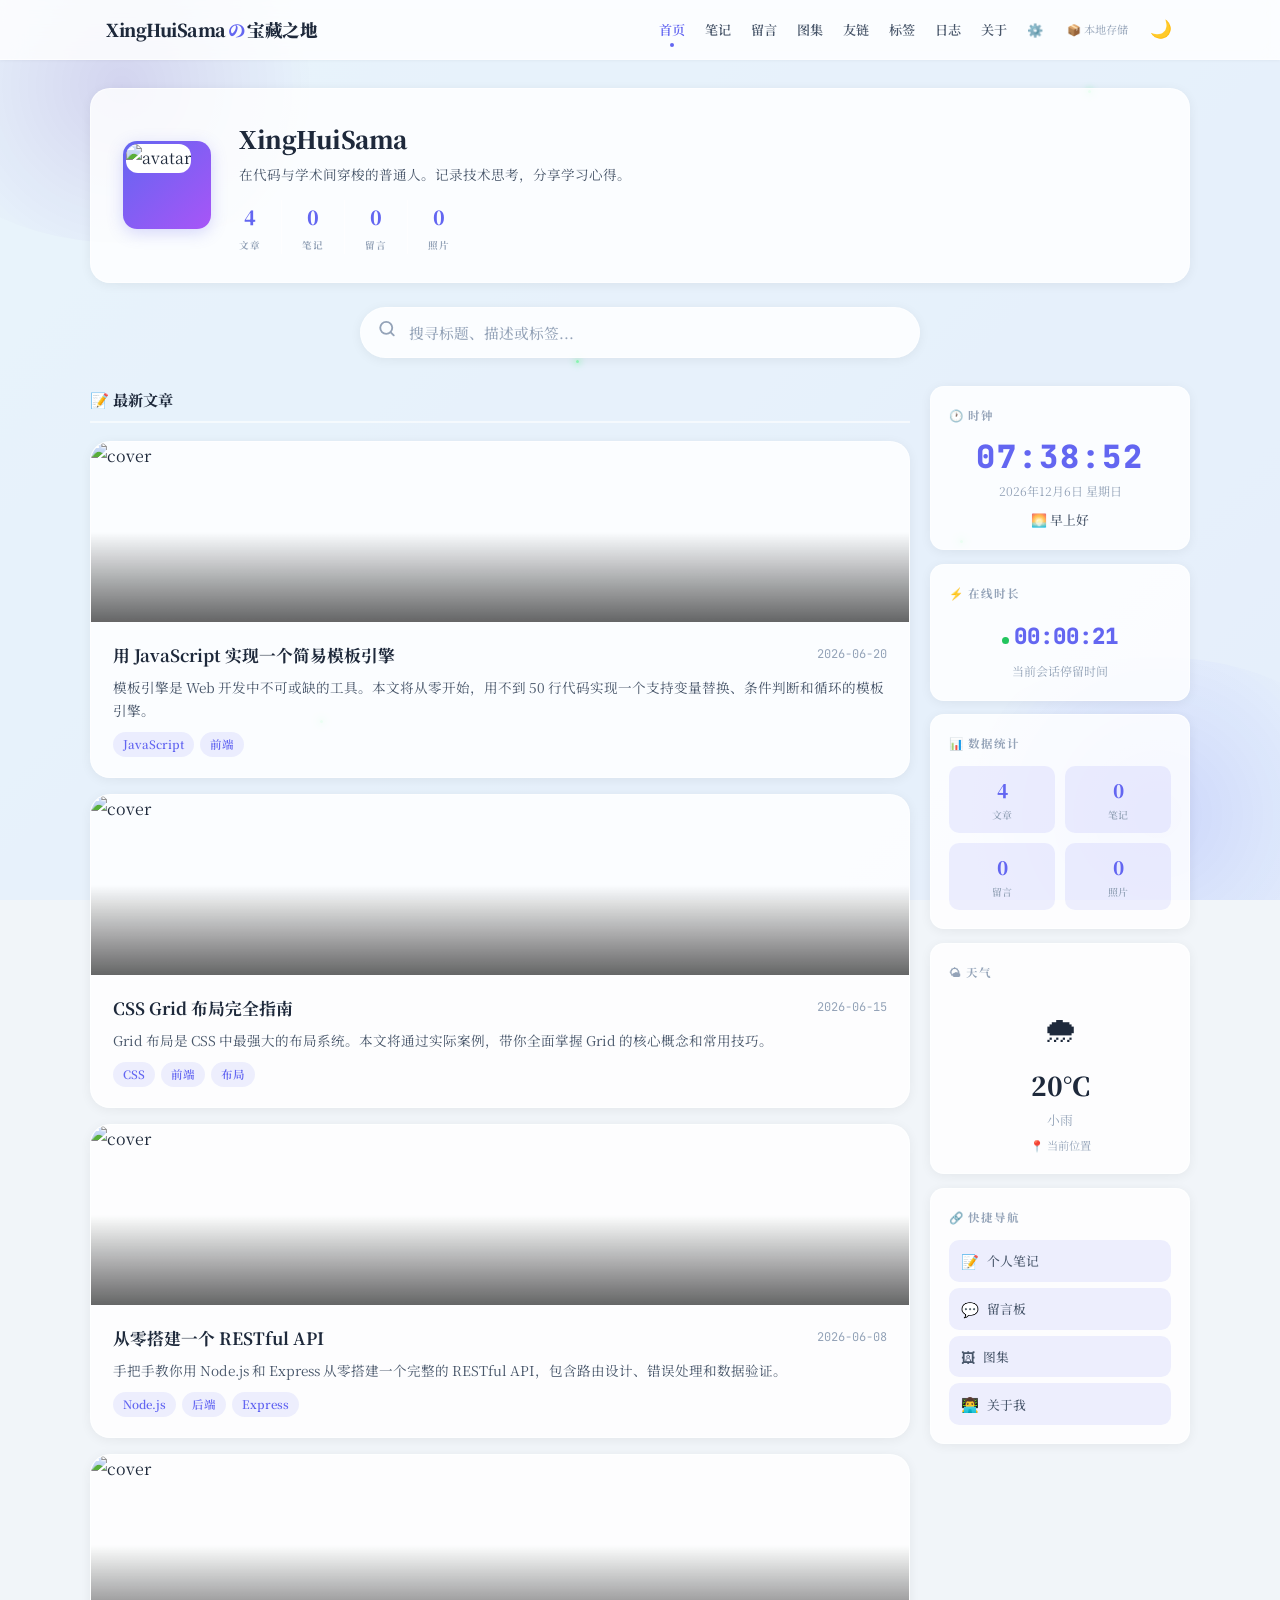
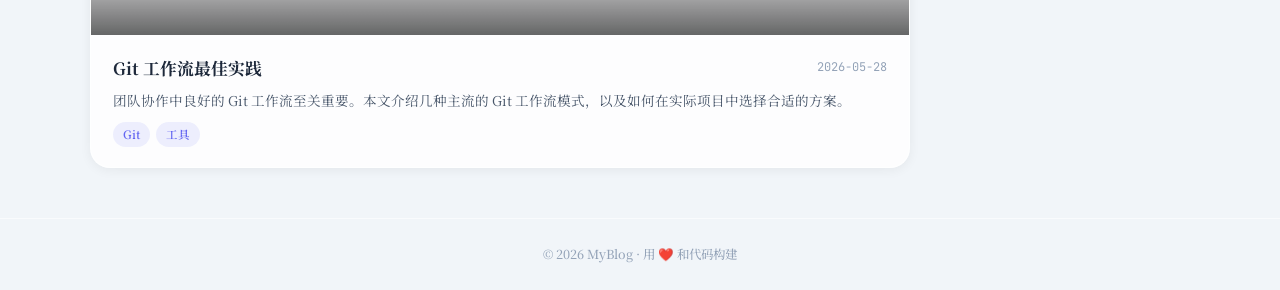
==== index.html @ 4ab78fc0 "✨ 初始化个人博客 - MyBlogの宝藏之地" ====
<!DOCTYPE html>
<html lang="zh-CN">
  <head>
    <meta charset="UTF-8" />
    <meta name="viewport" content="width=device-width, initial-scale=1.0" />
    <title>XingHuiSama の 博客</title>
    <link rel="preconnect" href="https://fonts.googleapis.com" />
    <link rel="preconnect" href="https://fonts.gstatic.com" crossorigin />
    <link href="https://fonts.googleapis.com/css2?family=Noto+Serif+SC:wght@400;700;900&family=JetBrains+Mono:wght@400;700&display=swap" rel="stylesheet" />
    <link rel="stylesheet" href="css/style.css" />
    <!-- Firebase SDK (for cross-device sync) -->
    <script src="https://www.gstatic.com/firebasejs/9.23.0/firebase-app-compat.js"></script>
    <script src="https://www.gstatic.com/firebasejs/9.23.0/firebase-firestore-compat.js"></script>
  </head>
  <body>
    <!-- Animated Background -->
    <div class="bg-layer">
      <div class="bg-image active" style="background-image:url('https://images.unsplash.com/photo-1519681393784-d120267933ba?w=800&q=60')"></div>
      <div class="bg-image" style="background-image:url('https://images.unsplash.com/photo-1470071459604-3b5ec3a7fe05?w=800&q=60')"></div>
      <div class="bg-image" style="background-image:url('https://images.unsplash.com/photo-1441974231531-c6227db76b6e?w=800&q=60')"></div>
      <div class="bg-overlay"></div>
      <div class="bg-gradient"></div>
      <div class="glow-blob top-left"></div>
      <div class="glow-blob bottom-right"></div>
    </div>

    <!-- Fireflies -->
    <div class="fireflies">
      <div class="firefly" style="top:20%;left:15%"></div>
      <div class="firefly" style="top:60%;left:75%"></div>
      <div class="firefly" style="top:40%;left:45%"></div>
      <div class="firefly" style="top:80%;left:25%"></div>
      <div class="firefly" style="top:10%;left:85%"></div>
    </div>

    <header class="header">
      <div class="header-inner">
        <a href="index.html" class="logo">MyBlog<span class="logo-accent">の</span>宝藏之地</a>
        <nav class="nav">
          <a href="index.html">首页</a>
          <a href="notes.html">笔记</a>
          <a href="guestbook.html">留言</a>
          <a href="gallery.html">图集</a>
          <a href="friends.html">友链</a>
          <a href="tags.html">标签</a>
          <a href="changelog.html">日志</a>
          <a href="about.html">关于</a>
          <a href="settings.html" title="设置">⚙️</a>
          <span id="sync-status" style="font-size:0.7rem;margin-left:4px"></span>
          <button class="theme-toggle" onclick="toggleTheme()">🌙</button>
        </nav>
      </div>
    </header>

    <main class="main">
      <!-- Profile Card -->
      <div class="hero-card">
        <div class="hero-avatar">
          <img src="https://api.dicebear.com/7.x/notionists/svg?seed=Felix&backgroundColor=c0aede" alt="avatar" />
        </div>
        <div class="hero-info">
          <h1 id="setting-hero-name">XingHuiSama</h1>
          <p class="hero-desc" id="setting-hero-desc">在代码与学术间穿梭的普通人。记录技术思考，分享学习心得。</p>
          <div class="hero-stats">
            <div class="hero-stat">
              <div class="stat-num" id="stat-articles">4</div>
              <div class="stat-label">文章</div>
            </div>
            <div class="stat-divider"></div>
            <div class="hero-stat">
              <div class="stat-num" id="stat-notes">0</div>
              <div class="stat-label">笔记</div>
            </div>
            <div class="stat-divider"></div>
            <div class="hero-stat">
              <div class="stat-num" id="stat-msgs">0</div>
              <div class="stat-label">留言</div>
            </div>
            <div class="stat-divider"></div>
            <div class="hero-stat">
              <div class="stat-num" id="stat-photos">0</div>
              <div class="stat-label">照片</div>
            </div>
          </div>
        </div>
      </div>

      <!-- Search -->
      <div class="search-box">
        <input type="text" id="search-input" placeholder="搜寻标题、描述或标签..." autocomplete="off" />
        <span class="search-icon">
          <svg xmlns="http://www.w3.org/2000/svg" viewBox="0 0 24 24" fill="none" stroke="currentColor" stroke-width="2.5" stroke-linecap="round" stroke-linejoin="round">
            <circle cx="11" cy="11" r="8"></circle>
            <line x1="21" y1="21" x2="16.65" y2="16.65"></line>
          </svg>
        </span>
        <button class="search-clear" id="search-clear" onclick="clearSearch()">✕</button>
      </div>

      <!-- Layout: Content + Widgets -->
      <div class="widgets-layout">
        <div class="content-main">
          <h2 class="section-title">📝 最新文章</h2>
          <div class="article-list" id="article-list"></div>
        </div>

        <aside class="widgets-sidebar">
          <!-- Clock -->
          <div class="widget">
            <div class="widget-title">🕐 时钟</div>
            <div class="widget-clock">
              <div class="clock-time" id="widget-clock-time">00:00:00</div>
              <div class="clock-date" id="widget-clock-date"></div>
              <div class="clock-greeting" id="widget-clock-greeting"></div>
            </div>
          </div>

          <!-- Online Time -->
          <div class="widget">
            <div class="widget-title">⚡ 在线时长</div>
            <div class="widget-online">
              <div class="online-time"><span class="online-dot"></span><span id="widget-online-time">00:00:00</span></div>
              <div class="online-label">当前会话停留时间</div>
            </div>
          </div>

          <!-- Stats -->
          <div class="widget">
            <div class="widget-title">📊 数据统计</div>
            <div class="widget-stats">
              <div class="widget-stat-item">
                <div class="widget-stat-num" id="widget-stat-articles">0</div>
                <div class="widget-stat-label">文章</div>
              </div>
              <div class="widget-stat-item">
                <div class="widget-stat-num" id="widget-stat-notes">0</div>
                <div class="widget-stat-label">笔记</div>
              </div>
              <div class="widget-stat-item">
                <div class="widget-stat-num" id="widget-stat-msgs">0</div>
                <div class="widget-stat-label">留言</div>
              </div>
              <div class="widget-stat-item">
                <div class="widget-stat-num" id="widget-stat-photos">0</div>
                <div class="widget-stat-label">照片</div>
              </div>
            </div>
          </div>

          <!-- Weather -->
          <div class="widget">
            <div class="widget-title">🌤 天气</div>
            <div class="widget-weather">
              <div class="weather-icon" id="widget-weather-icon">☀️</div>
              <div class="weather-temp" id="widget-weather-temp">--°C</div>
              <div class="weather-desc" id="widget-weather-desc">加载中...</div>
              <div class="weather-location">📍 当前位置</div>
            </div>
          </div>

          <!-- Quick Links -->
          <div class="widget">
            <div class="widget-title">🔗 快捷导航</div>
            <div class="widget-links">
              <a href="notes.html" class="widget-link">
                <span class="widget-link-icon">📝</span> 个人笔记
              </a>
              <a href="guestbook.html" class="widget-link">
                <span class="widget-link-icon">💬</span> 留言板
              </a>
              <a href="gallery.html" class="widget-link">
                <span class="widget-link-icon">🖼</span> 图集
              </a>
              <a href="about.html" class="widget-link">
                <span class="widget-link-icon">👨‍💻</span> 关于我
              </a>
            </div>
          </div>
        </aside>
      </div>
    </main>

    <footer class="footer">
      <p>© 2026 MyBlog · 用 ❤️ 和代码构建</p>
    </footer>

    <button class="back-to-top" id="back-to-top" onclick="scrollToTop()">↑</button>

    <script src="js/storage.js"></script>
    <script src="js/main.js"></script>
    <script src="js/articles.js"></script>
    <script src="js/widgets.js"></script>
    <script src="js/settings.js"></script>
    <script>
      renderArticleList("article-list");
      initSearch();
      initBgSlideshow();

      // 统计数据
      document.getElementById("stat-articles").textContent = articles.length;
      const allTags = [...new Set(articles.flatMap(a => a.tags))];
      document.getElementById("stat-tags") && (document.getElementById("stat-tags").textContent = allTags.length);

      // 异步加载笔记/留言/图集数量
      DB.get("notes").then(n => document.getElementById("stat-notes").textContent = n.length);
      DB.get("guestbook").then(m => document.getElementById("stat-msgs").textContent = m.length);
      DB.get("gallery").then(p => document.getElementById("stat-photos").textContent = p.length);

      // 监听同步更新
      window.addEventListener("db-sync", async () => {
        document.getElementById("stat-notes").textContent = (await DB.get("notes")).length;
        document.getElementById("stat-msgs").textContent = (await DB.get("guestbook")).length;
        document.getElementById("stat-photos").textContent = (await DB.get("gallery")).length;
      });

      // 搜索清除按钮
      const searchInput = document.getElementById("search-input");
      const searchClear = document.getElementById("search-clear");
      searchInput.addEventListener("input", () => {
        searchClear.classList.toggle("visible", searchInput.value.length > 0);
      });

      function clearSearch() {
        searchInput.value = "";
        searchClear.classList.remove("visible");
        renderArticleList("article-list");
        searchInput.focus();
      }
    </script>
  </body>
</html>
---- css/style.css ----
/* ===== CSS Variables ===== */
:root {
  --bg-primary: #f1f5f9;
  --bg-card: rgba(255, 255, 255, 0.82);
  --bg-card-hover: rgba(255, 255, 255, 0.92);
  --text-primary: #1e293b;
  --text-secondary: #475569;
  --text-muted: #94a3b8;
  --accent: #6366f1;
  --accent-hover: #818cf8;
  --accent-soft: rgba(99, 102, 241, 0.1);
  --border: rgba(255, 255, 255, 0.6);
  --shadow: 0 2px 12px rgba(0, 0, 0, 0.06);
  --shadow-hover: 0 8px 24px rgba(0, 0, 0, 0.1);
  --radius: 20px;
  --radius-sm: 14px;
  --radius-xs: 10px;
  --max-width: 1100px;
  --header-height: 60px;
  --transition: 0.2s ease;
}

[data-theme="dark"] {
  --bg-primary: #0f172a;
  --bg-card: rgba(30, 41, 59, 0.88);
  --bg-card-hover: rgba(30, 41, 59, 0.95);
  --text-primary: #f1f5f9;
  --text-secondary: #cbd5e1;
  --text-muted: #64748b;
  --accent: #818cf8;
  --accent-hover: #a5b4fc;
  --accent-soft: rgba(129, 140, 248, 0.15);
  --border: rgba(255, 255, 255, 0.08);
  --shadow: 0 2px 12px rgba(0, 0, 0, 0.25);
  --shadow-hover: 0 8px 24px rgba(0, 0, 0, 0.35);
}

/* ===== Reset & Base ===== */
*, *::before, *::after {
  margin: 0;
  padding: 0;
  box-sizing: border-box;
}

html {
  scroll-behavior: smooth;
}

body {
  font-family: "Noto Serif SC", "Georgia", "Times New Roman", serif;
  background: var(--bg-primary);
  color: var(--text-primary);
  line-height: 1.8;
  min-height: 100vh;
  overflow-x: hidden;
  transition: background 0.5s, color 0.5s;
}

a {
  text-decoration: none;
  color: var(--accent);
  transition: color var(--transition);
}

a:hover { color: var(--accent-hover); }
img { max-width: 100%; }

/* ===== Animated Background (轻量版) ===== */
.bg-layer {
  position: fixed;
  inset: 0;
  z-index: -1;
  pointer-events: none;
  overflow: hidden;
  will-change: contents;
}

.bg-layer .bg-image {
  position: absolute;
  inset: 0;
  background-size: cover;
  background-position: center;
  opacity: 0;
  transition: opacity 1.5s ease;
  will-change: opacity;
}

.bg-layer .bg-image.active { opacity: 1; }

/* 半透明遮罩替代 backdrop-filter blur */
.bg-layer .bg-overlay {
  position: absolute;
  inset: 0;
  background: rgba(241, 245, 249, 0.55);
}

[data-theme="dark"] .bg-layer .bg-overlay {
  background: rgba(15, 23, 42, 0.65);
}

/* 渐变色叠加 */
.bg-layer .bg-gradient {
  position: absolute;
  inset: 0;
  opacity: 0.35;
  background: linear-gradient(-45deg, #a18cd1, #fbc2eb, #a1c4fd, #c2e9fb);
  background-size: 400% 400%;
  animation: gradientMove 18s ease infinite;
  mix-blend-mode: color;
  will-change: background-position;
}

[data-theme="dark"] .bg-layer .bg-gradient { opacity: 0.1; }

@keyframes gradientMove {
  0% { background-position: 0% 50%; }
  50% { background-position: 100% 50%; }
  100% { background-position: 0% 50%; }
}

/* 光晕 - 简化版，移除 filter blur */
.bg-layer .glow-blob {
  position: absolute;
  border-radius: 50%;
}

.bg-layer .glow-blob.top-left {
  top: -8%;
  left: -8%;
  width: 35%;
  height: 35%;
  background: radial-gradient(circle, rgba(161, 140, 209, 0.3), transparent 70%);
}

.bg-layer .glow-blob.bottom-right {
  bottom: -8%;
  right: -8%;
  width: 35%;
  height: 35%;
  background: radial-gradient(circle, rgba(129, 140, 248, 0.25), transparent 70%);
}

/* ===== Fireflies (轻量版) ===== */
.fireflies {
  position: fixed;
  inset: 0;
  pointer-events: none;
  z-index: 0;
  overflow: hidden;
}

.firefly {
  position: absolute;
  width: 3px;
  height: 3px;
  border-radius: 50%;
  background: rgba(100, 255, 150, 0.7);
  box-shadow: 0 0 6px 2px rgba(100, 255, 150, 0.4);
  animation: fireflyBreathe 3s ease-in-out infinite, fireflyFloat 10s ease-in-out infinite;
  will-change: transform, opacity;
}

.firefly:nth-child(2) { animation-delay: 0.7s; animation-duration: 3.2s, 12s; }
.firefly:nth-child(3) { animation-delay: 1.4s; animation-duration: 2.8s, 11s; }
.firefly:nth-child(4) { animation-delay: 2.1s; animation-duration: 3.5s, 13s; }
.firefly:nth-child(5) { animation-delay: 0.3s; animation-duration: 2.6s, 9s; }

@keyframes fireflyBreathe {
  0%, 100% { opacity: 0; transform: scale(0.5); }
  50% { opacity: 0.9; transform: scale(1.1); }
}

@keyframes fireflyFloat {
  0% { transform: translate(0, 0); }
  25% { transform: translate(6vw, -10vh); }
  50% { transform: translate(-3vw, -15vh); }
  75% { transform: translate(10vw, -6vh); }
  100% { transform: translate(0, 0); }
}

/* ===== Header ===== */
.header {
  position: fixed;
  top: 0;
  left: 0;
  right: 0;
  height: var(--header-height);
  z-index: 100;
  border-bottom: 1px solid var(--border);
  background: var(--bg-card);
  backdrop-filter: blur(12px);
  -webkit-backdrop-filter: blur(12px);
  box-shadow: 0 1px 3px rgba(0, 0, 0, 0.04);
  will-change: transform;
}

.header-inner {
  width: 92%;
  max-width: var(--max-width);
  margin: 0 auto;
  height: 100%;
  display: flex;
  align-items: center;
  justify-content: space-between;
  padding: 0 16px;
}

.logo {
  font-size: 1.1rem;
  font-weight: 900;
  color: var(--text-primary);
  letter-spacing: -0.5px;
  white-space: nowrap;
}

.logo:hover { color: var(--accent); }
.logo .logo-accent { color: var(--accent); margin: 0 2px; }

.nav {
  display: flex;
  align-items: center;
  gap: 20px;
}

.nav a {
  color: var(--text-secondary);
  font-size: 0.82rem;
  font-weight: 600;
  position: relative;
  padding: 4px 0;
  transition: color 0.2s;
}

.nav a:hover { color: var(--accent); }

.nav a.active { color: var(--accent); }

.nav a.active::after {
  content: "";
  position: absolute;
  bottom: -2px;
  left: 50%;
  transform: translateX(-50%);
  width: 4px;
  height: 4px;
  background: var(--accent);
  border-radius: 50%;
  animation: pulse 2s ease-in-out infinite;
}

@keyframes pulse {
  0%, 100% { opacity: 1; }
  50% { opacity: 0.4; }
}

.theme-toggle {
  background: none;
  border: none;
  cursor: pointer;
  font-size: 1.1rem;
  color: var(--text-secondary);
  padding: 2px;
  transition: color 0.2s, transform 0.2s;
}

.theme-toggle:hover {
  color: var(--accent);
  transform: rotate(20deg);
}

/* ===== Main ===== */
.main {
  width: 92%;
  max-width: var(--max-width);
  margin: 0 auto;
  padding: calc(var(--header-height) + 28px) 0 50px;
  position: relative;
  z-index: 1;
}

/* ===== Hero Card ===== */
.hero-card {
  background: var(--bg-card);
  border: 1px solid var(--border);
  border-radius: var(--radius);
  box-shadow: var(--shadow);
  padding: 28px 32px;
  display: flex;
  align-items: center;
  gap: 28px;
  margin-bottom: 24px;
  transition: box-shadow 0.3s, transform 0.3s;
  contain: layout style;
}

.hero-card:hover {
  transform: translateY(-2px);
  box-shadow: var(--shadow-hover);
}

.hero-avatar {
  width: 88px;
  height: 88px;
  border-radius: var(--radius-sm);
  background: linear-gradient(135deg, var(--accent), #a855f7);
  padding: 3px;
  flex-shrink: 0;
  box-shadow: 0 4px 16px rgba(99, 102, 241, 0.25);
  transition: transform 0.3s;
}

.hero-card:hover .hero-avatar { transform: rotate(3deg); }

.hero-avatar img {
  width: 100%;
  height: 100%;
  border-radius: calc(var(--radius-sm) - 2px);
  object-fit: cover;
  background: white;
}

.hero-info { flex: 1; min-width: 0; }

.hero-info h1 {
  font-size: 1.5rem;
  font-weight: 900;
  margin-bottom: 4px;
  letter-spacing: -0.5px;
}

.hero-info .hero-desc {
  font-size: 0.85rem;
  color: var(--text-secondary);
  line-height: 1.6;
}

.hero-stats {
  display: flex;
  gap: 20px;
  margin-top: 14px;
}

.hero-stat { text-align: center; }

.hero-stat .stat-num {
  font-size: 1.2rem;
  font-weight: 900;
  color: var(--accent);
}

.hero-stat .stat-label {
  font-size: 0.6rem;
  font-weight: 700;
  color: var(--text-muted);
  text-transform: uppercase;
  letter-spacing: 1px;
  margin-top: 2px;
}

.stat-divider {
  width: 1px;
  background: var(--border);
  align-self: stretch;
}

/* ===== Search Bar ===== */
.search-box {
  position: relative;
  max-width: 560px;
  margin: 0 auto 28px;
}

.search-box input {
  width: 100%;
  padding: 14px 48px 14px 48px;
  font-size: 0.92rem;
  font-weight: 500;
  border: 1px solid var(--border);
  border-radius: 50px;
  background: var(--bg-card);
  color: var(--text-primary);
  outline: none;
  box-shadow: var(--shadow);
  transition: border-color 0.2s, box-shadow 0.2s;
  font-family: inherit;
}

.search-box input:focus {
  border-color: var(--accent);
  box-shadow: 0 0 0 3px var(--accent-soft), var(--shadow);
}

.search-box input::placeholder { color: var(--text-muted); }

.search-icon {
  position: absolute;
  left: 18px;
  top: 50%;
  transform: translateY(-50%);
  color: var(--text-muted);
  pointer-events: none;
  transition: color 0.2s;
}

.search-box input:focus ~ .search-icon { color: var(--accent); }
.search-icon svg { width: 18px; height: 18px; }

.search-clear {
  position: absolute;
  right: 14px;
  top: 50%;
  transform: translateY(-50%);
  background: none;
  border: none;
  font-size: 0.9rem;
  color: var(--text-muted);
  cursor: pointer;
  padding: 4px 8px;
  display: none;
  border-radius: 50%;
  transition: color 0.2s, background 0.2s;
}

.search-clear.visible { display: flex; align-items: center; justify-content: center; }
.search-clear:hover { color: var(--accent); background: var(--accent-soft); }

/* ===== Section Title ===== */
.section-title {
  font-size: 0.95rem;
  font-weight: 700;
  margin-bottom: 18px;
  padding-bottom: 8px;
  border-bottom: 2px solid var(--border);
  color: var(--text-primary);
}

/* ===== Article Cards ===== */
.article-list {
  display: flex;
  flex-direction: column;
  gap: 16px;
}

.article-card {
  background: var(--bg-card);
  border: 1px solid var(--border);
  border-radius: var(--radius);
  box-shadow: var(--shadow);
  overflow: hidden;
  transition: box-shadow 0.3s, transform 0.3s;
  cursor: pointer;
  contain: layout style;
  will-change: transform;
}

.article-card:hover {
  transform: translateY(-3px);
  box-shadow: var(--shadow-hover);
}

.article-cover {
  width: 100%;
  height: 180px;
  display: flex;
  align-items: center;
  justify-content: center;
  position: relative;
  overflow: hidden;
  contain: layout paint;
}

.article-cover img {
  width: 100%;
  height: 100%;
  object-fit: cover;
  transition: transform 0.5s;
}

.article-card:hover .article-cover img { transform: scale(1.04); }

.article-cover-overlay {
  position: absolute;
  inset: 0;
  background: linear-gradient(to top, rgba(0, 0, 0, 0.6) 0%, transparent 50%);
  z-index: 1;
}

.article-card-body { padding: 18px 22px 20px; }

.article-card-header {
  display: flex;
  align-items: center;
  justify-content: space-between;
  margin-bottom: 6px;
}

.article-card h2 {
  font-size: 1.05rem;
  font-weight: 700;
  color: var(--text-primary);
}

.article-card .date {
  font-size: 0.75rem;
  color: var(--text-muted);
  white-space: nowrap;
  font-family: "JetBrains Mono", "Fira Code", monospace;
}

.article-card .excerpt {
  color: var(--text-secondary);
  font-size: 0.85rem;
  margin-bottom: 10px;
  display: -webkit-box;
  -webkit-line-clamp: 2;
  -webkit-box-orient: vertical;
  overflow: hidden;
  line-height: 1.7;
}

.tags { display: flex; gap: 6px; flex-wrap: wrap; }

.tag {
  display: inline-block;
  padding: 2px 10px;
  font-size: 0.72rem;
  color: var(--accent);
  background: var(--accent-soft);
  border-radius: 20px;
  font-weight: 600;
  transition: background 0.2s, color 0.2s;
}

.tag:hover { background: var(--accent); color: white; }

/* ===== Empty State & Highlight ===== */
.empty-state {
  text-align: center;
  color: var(--text-muted);
  padding: 50px 0;
  font-size: 0.95rem;
}

.search-highlight {
  background: rgba(99, 102, 241, 0.2);
  color: var(--accent);
  padding: 1px 4px;
  border-radius: 3px;
  font-weight: 600;
}

/* ===== Breadcrumb ===== */
.breadcrumb {
  display: flex;
  align-items: center;
  gap: 8px;
  font-size: 0.82rem;
  color: var(--text-muted);
  margin-bottom: 18px;
}

.breadcrumb a { color: var(--text-secondary); }
.breadcrumb a:hover { color: var(--accent); }
.breadcrumb-sep { color: var(--text-muted); }

/* ===== Article Detail ===== */
.article-header {
  text-align: center;
  padding: 16px 0 28px;
  border-bottom: 1px solid var(--border);
  margin-bottom: 28px;
}

.article-header h1 {
  font-size: 1.6rem;
  font-weight: 900;
  margin-bottom: 12px;
  line-height: 1.3;
}

.article-meta {
  color: var(--text-muted);
  font-size: 0.82rem;
  display: flex;
  align-items: center;
  justify-content: center;
  gap: 12px;
  flex-wrap: wrap;
}

.article-content {
  font-size: 0.95rem;
  line-height: 2;
}

.article-content h2 {
  font-size: 1.25rem;
  font-weight: 700;
  margin: 32px 0 12px;
  color: var(--text-primary);
}

.article-content h3 {
  font-size: 1.05rem;
  font-weight: 600;
  margin: 22px 0 8px;
  color: var(--text-primary);
}

.article-content p { margin-bottom: 14px; color: var(--text-secondary); }

.article-content code {
  background: var(--accent-soft);
  padding: 2px 6px;
  border-radius: 5px;
  font-size: 0.85em;
  font-family: "JetBrains Mono", "Fira Code", "Consolas", monospace;
  color: var(--accent);
  font-weight: 500;
}

.article-content pre {
  background: rgba(15, 23, 42, 0.92);
  color: #e2e8f0;
  padding: 18px 20px;
  border-radius: var(--radius-xs);
  overflow-x: auto;
  margin: 16px 0;
}

.article-content pre code {
  background: none;
  padding: 0;
  color: #e2e8f0;
  font-size: 0.86em;
}

.article-content ul, .article-content ol {
  margin: 8px 0 14px 22px;
  color: var(--text-secondary);
}

.article-content li { margin-bottom: 5px; }

.article-content blockquote {
  border-left: 3px solid var(--accent);
  padding: 12px 18px;
  margin: 16px 0;
  background: var(--accent-soft);
  border-radius: 0 var(--radius-xs) var(--radius-xs) 0;
  color: var(--text-secondary);
  font-style: italic;
}

.back-link {
  display: inline-flex;
  align-items: center;
  gap: 6px;
  margin-bottom: 20px;
  color: var(--text-secondary);
  font-size: 0.82rem;
  font-weight: 500;
}

.back-link:hover { color: var(--accent); }

/* ===== Related Articles ===== */
.related-section {
  margin-top: 40px;
  padding-top: 24px;
  border-top: 1px solid var(--border);
}

.related-list {
  display: grid;
  grid-template-columns: repeat(auto-fill, minmax(220px, 1fr));
  gap: 14px;
}

.related-card {
  display: block;
  background: var(--bg-card);
  border: 1px solid var(--border);
  border-radius: var(--radius-sm);
  overflow: hidden;
  transition: box-shadow 0.3s, transform 0.3s;
  color: var(--text-primary);
  contain: layout style;
}

.related-card:hover {
  transform: translateY(-2px);
  box-shadow: var(--shadow-hover);
  color: var(--text-primary);
}

.related-card .article-cover { height: 100px; }

.related-card-body { padding: 12px 14px; }

.related-card h4 {
  font-size: 0.85rem;
  font-weight: 700;
  margin-bottom: 4px;
  color: var(--text-primary);
  display: -webkit-box;
  -webkit-line-clamp: 2;
  -webkit-box-orient: vertical;
  overflow: hidden;
}

.related-card .date {
  font-size: 0.72rem;
  color: var(--text-muted);
  font-family: "JetBrains Mono", "Fira Code", monospace;
}

/* ===== About Page ===== */
.about-section {
  display: flex;
  gap: 32px;
  align-items: flex-start;
  margin-top: 14px;
}

.about-avatar {
  width: 110px;
  height: 110px;
  border-radius: var(--radius-sm);
  background: linear-gradient(135deg, var(--accent), #a855f7);
  display: flex;
  align-items: center;
  justify-content: center;
  font-size: 2.2rem;
  color: white;
  flex-shrink: 0;
  box-shadow: 0 6px 20px rgba(99, 102, 241, 0.25);
}

.about-text h1 { font-size: 1.5rem; font-weight: 900; margin-bottom: 6px; }
.about-text .subtitle { color: var(--text-muted); margin-bottom: 14px; font-size: 0.88rem; }
.about-text p { color: var(--text-secondary); margin-bottom: 12px; font-size: 0.92rem; }

.about-skills { margin-top: 24px; }
.about-skills h2 { font-size: 1.05rem; font-weight: 700; margin-bottom: 12px; }
.skill-tags { display: flex; gap: 8px; flex-wrap: wrap; }

.skill-tag {
  padding: 5px 14px;
  background: var(--bg-card);
  border: 1px solid var(--border);
  border-radius: 20px;
  font-size: 0.82rem;
  color: var(--text-secondary);
  font-weight: 500;
  transition: border-color 0.2s, color 0.2s;
}

.skill-tag:hover { border-color: var(--accent); color: var(--accent); }

/* ===== Tags Page ===== */
.tags-cloud {
  display: flex;
  gap: 8px;
  flex-wrap: wrap;
  margin-bottom: 28px;
}

.tags-cloud .tag {
  font-size: 0.85rem;
  padding: 5px 16px;
  cursor: pointer;
  border: 1px solid transparent;
  transition: all 0.2s;
}

.tags-cloud .tag.active,
.tags-cloud .tag:hover {
  background: var(--accent);
  color: white;
  border-color: var(--accent);
}

.tag-section h3 {
  font-size: 0.95rem;
  font-weight: 700;
  margin: 18px 0 12px;
  color: var(--text-primary);
}

/* ===== Changelog Page ===== */
.changelog-timeline {
  position: relative;
  padding-left: 26px;
}

.changelog-timeline::before {
  content: "";
  position: absolute;
  left: 7px;
  top: 0;
  bottom: 0;
  width: 2px;
  background: var(--border);
}

.changelog-entry {
  position: relative;
  margin-bottom: 28px;
}

.changelog-entry::before {
  content: "";
  position: absolute;
  left: -22px;
  top: 5px;
  width: 10px;
  height: 10px;
  border-radius: 50%;
  background: var(--accent);
  border: 2px solid var(--bg-primary);
  box-shadow: 0 0 0 3px var(--accent-soft);
}

.changelog-header {
  display: flex;
  align-items: center;
  gap: 10px;
  margin-bottom: 10px;
}

.changelog-version { font-size: 0.95rem; font-weight: 700; color: var(--accent); }

.changelog-date {
  font-size: 0.75rem;
  color: var(--text-muted);
  font-family: "JetBrains Mono", "Fira Code", monospace;
}

.changelog-changes {
  list-style: none;
  display: flex;
  flex-direction: column;
  gap: 6px;
}

.changelog-changes li {
  display: flex;
  align-items: center;
  gap: 8px;
  font-size: 0.85rem;
  color: var(--text-secondary);
}

.changelog-type {
  display: inline-block;
  padding: 2px 8px;
  border-radius: 10px;
  font-size: 0.68rem;
  font-weight: 700;
  flex-shrink: 0;
}

.cl-feat { background: var(--accent-soft); color: var(--accent); }
.cl-improve { background: rgba(34, 197, 94, 0.1); color: #22c55e; }
.cl-fix { background: rgba(239, 68, 68, 0.1); color: #ef4444; }

/* ===== Back to Top ===== */
.back-to-top {
  position: fixed;
  bottom: 28px;
  right: 28px;
  width: 44px;
  height: 44px;
  border-radius: 50%;
  background: var(--accent);
  color: white;
  border: none;
  cursor: pointer;
  font-size: 1.1rem;
  display: flex;
  align-items: center;
  justify-content: center;
  box-shadow: 0 4px 14px rgba(99, 102, 241, 0.35);
  opacity: 0;
  transform: translateY(16px);
  transition: opacity 0.25s, transform 0.25s;
  z-index: 90;
  will-change: transform, opacity;
}

.back-to-top.visible { opacity: 1; transform: translateY(0); }
.back-to-top:hover {
  background: var(--accent-hover);
  transform: translateY(-2px);
  box-shadow: 0 6px 18px rgba(99, 102, 241, 0.45);
}

/* ===== Footer ===== */
.footer {
  text-align: center;
  padding: 24px 20px;
  color: var(--text-muted);
  font-size: 0.78rem;
  border-top: 1px solid var(--border);
  font-weight: 500;
}

/* ===== Widgets Sidebar ===== */
.widgets-layout {
  display: grid;
  grid-template-columns: 1fr 260px;
  gap: 20px;
  align-items: start;
}

.widgets-sidebar {
  display: flex;
  flex-direction: column;
  gap: 14px;
  position: sticky;
  top: calc(var(--header-height) + 20px);
}

.widget {
  background: var(--bg-card);
  border: 1px solid var(--border);
  border-radius: var(--radius-sm);
  padding: 18px;
  box-shadow: var(--shadow);
  transition: box-shadow 0.3s;
  contain: layout style;
}

.widget:hover { box-shadow: var(--shadow-hover); }

.widget-title {
  font-size: 0.72rem;
  font-weight: 700;
  color: var(--text-muted);
  text-transform: uppercase;
  letter-spacing: 1px;
  margin-bottom: 12px;
}

.widget-clock { text-align: center; }

.clock-time {
  font-size: 2rem;
  font-weight: 900;
  color: var(--accent);
  font-family: "JetBrains Mono", "Fira Code", monospace;
  letter-spacing: 2px;
  line-height: 1.2;
}

.clock-date { font-size: 0.75rem; color: var(--text-muted); margin-top: 4px; }
.clock-greeting { font-size: 0.8rem; color: var(--text-secondary); margin-top: 6px; font-weight: 500; }

.widget-stats { display: grid; grid-template-columns: 1fr 1fr; gap: 10px; }

.widget-stat-item {
  text-align: center;
  padding: 8px 0;
  background: var(--accent-soft);
  border-radius: var(--radius-xs);
}

.widget-stat-num { font-size: 1.15rem; font-weight: 900; color: var(--accent); }

.widget-stat-label {
  font-size: 0.62rem;
  color: var(--text-muted);
  font-weight: 600;
  text-transform: uppercase;
  letter-spacing: 0.5px;
}

.widget-online { text-align: center; }

.online-time {
  font-size: 1.4rem;
  font-weight: 900;
  color: var(--accent);
  font-family: "JetBrains Mono", "Fira Code", monospace;
}

.online-label { font-size: 0.75rem; color: var(--text-muted); margin-top: 4px; }

.online-dot {
  display: inline-block;
  width: 7px;
  height: 7px;
  background: #22c55e;
  border-radius: 50%;
  margin-right: 5px;
  animation: pulse 2s ease-in-out infinite;
}

.widget-weather { text-align: center; }
.weather-icon { font-size: 2.2rem; margin-bottom: 4px; }
.weather-temp { font-size: 1.6rem; font-weight: 900; color: var(--text-primary); }
.weather-desc { font-size: 0.8rem; color: var(--text-muted); }
.weather-location { font-size: 0.7rem; color: var(--text-muted); margin-top: 4px; }

.widget-links { display: flex; flex-direction: column; gap: 6px; }

.widget-link {
  display: flex;
  align-items: center;
  gap: 8px;
  padding: 8px 12px;
  background: var(--accent-soft);
  border-radius: var(--radius-xs);
  color: var(--text-secondary);
  font-size: 0.8rem;
  font-weight: 500;
  transition: background 0.2s, color 0.2s, transform 0.2s;
}

.widget-link:hover {
  background: var(--accent);
  color: white;
  transform: translateX(3px);
}

.widget-link-icon { font-size: 0.9rem; }

/* ===== Notes Page ===== */
.notes-grid {
  display: grid;
  grid-template-columns: repeat(auto-fill, minmax(260px, 1fr));
  gap: 14px;
}

.note-card {
  background: var(--bg-card);
  border: 1px solid var(--border);
  border-radius: var(--radius-sm);
  padding: 20px;
  box-shadow: var(--shadow);
  transition: box-shadow 0.3s, transform 0.3s;
  cursor: pointer;
  position: relative;
  overflow: hidden;
  contain: layout style;
}

.note-card:hover { transform: translateY(-2px); box-shadow: var(--shadow-hover); }

.note-card h3 {
  font-size: 0.95rem;
  font-weight: 700;
  margin-bottom: 6px;
  display: -webkit-box;
  -webkit-line-clamp: 1;
  -webkit-box-orient: vertical;
  overflow: hidden;
}

.note-card .note-preview {
  font-size: 0.82rem;
  color: var(--text-secondary);
  display: -webkit-box;
  -webkit-line-clamp: 3;
  -webkit-box-orient: vertical;
  overflow: hidden;
  line-height: 1.6;
  margin-bottom: 10px;
}

.note-card .note-meta {
  display: flex;
  align-items: center;
  justify-content: space-between;
  font-size: 0.72rem;
  color: var(--text-muted);
}

.note-card .note-attachments { display: flex; gap: 5px; margin-top: 8px; }

.note-card .note-attach-thumb {
  width: 44px;
  height: 44px;
  border-radius: 7px;
  object-fit: cover;
  border: 1px solid var(--border);
}

.note-card .note-delete {
  position: absolute;
  top: 8px;
  right: 8px;
  background: rgba(239, 68, 68, 0.1);
  color: #ef4444;
  border: none;
  width: 26px;
  height: 26px;
  border-radius: 50%;
  cursor: pointer;
  font-size: 0.75rem;
  display: flex;
  align-items: center;
  justify-content: center;
  opacity: 0;
  transition: opacity 0.2s;
  z-index: 2;
}

.note-card:hover .note-delete { opacity: 1; }
.note-card .note-delete:hover { background: #ef4444; color: white; }

/* ===== Form Styles ===== */
.form-card {
  background: var(--bg-card);
  border: 1px solid var(--border);
  border-radius: var(--radius);
  padding: 24px;
  box-shadow: var(--shadow);
  margin-bottom: 20px;
}

.form-card h2 { font-size: 1.05rem; font-weight: 700; margin-bottom: 18px; }

.form-group { margin-bottom: 14px; }

.form-group label {
  display: block;
  font-size: 0.82rem;
  font-weight: 600;
  color: var(--text-secondary);
  margin-bottom: 5px;
}

.form-group input,
.form-group textarea,
.form-group select {
  width: 100%;
  padding: 10px 14px;
  font-size: 0.88rem;
  border: 1px solid var(--border);
  border-radius: var(--radius-xs);
  background: rgba(255, 255, 255, 0.6);
  color: var(--text-primary);
  outline: none;
  transition: border-color 0.2s, box-shadow 0.2s;
  font-family: inherit;
  resize: vertical;
}

[data-theme="dark"] .form-group input,
[data-theme="dark"] .form-group textarea,
[data-theme="dark"] .form-group select {
  background: rgba(30, 41, 59, 0.6);
}

.form-group input:focus,
.form-group textarea:focus {
  border-color: var(--accent);
  box-shadow: 0 0 0 3px var(--accent-soft);
}

.form-group textarea { min-height: 100px; line-height: 1.7; }

.form-group .file-upload {
  display: flex;
  align-items: center;
  gap: 10px;
  flex-wrap: wrap;
}

.form-group .file-upload-btn {
  display: inline-flex;
  align-items: center;
  gap: 5px;
  padding: 8px 18px;
  background: var(--accent-soft);
  color: var(--accent);
  border: 1px dashed var(--accent);
  border-radius: var(--radius-xs);
  cursor: pointer;
  font-size: 0.82rem;
  font-weight: 600;
  transition: background 0.2s, color 0.2s;
}

.form-group .file-upload-btn:hover {
  background: var(--accent);
  color: white;
  border-style: solid;
}

.form-group .file-upload input[type="file"] { display: none; }

.file-preview { display: flex; gap: 6px; flex-wrap: wrap; margin-top: 8px; }

.file-preview-item {
  position: relative;
  width: 56px;
  height: 56px;
  border-radius: 7px;
  overflow: hidden;
  border: 1px solid var(--border);
}

.file-preview-item img { width: 100%; height: 100%; object-fit: cover; }

.file-preview-item .remove-file {
  position: absolute;
  top: 2px;
  right: 2px;
  width: 16px;
  height: 16px;
  background: rgba(239, 68, 68, 0.9);
  color: white;
  border: none;
  border-radius: 50%;
  cursor: pointer;
  font-size: 0.55rem;
  display: flex;
  align-items: center;
  justify-content: center;
}

.btn {
  display: inline-flex;
  align-items: center;
  gap: 5px;
  padding: 8px 20px;
  font-size: 0.85rem;
  font-weight: 600;
  border: none;
  border-radius: var(--radius-xs);
  cursor: pointer;
  transition: background 0.2s, transform 0.2s, box-shadow 0.2s;
  font-family: inherit;
}

.btn-primary {
  background: var(--accent);
  color: white;
  box-shadow: 0 3px 10px rgba(99, 102, 241, 0.25);
}

.btn-primary:hover {
  background: var(--accent-hover);
  transform: translateY(-1px);
  box-shadow: 0 5px 14px rgba(99, 102, 241, 0.35);
}

.btn-secondary {
  background: var(--bg-card);
  color: var(--text-secondary);
  border: 1px solid var(--border);
}

.btn-secondary:hover { border-color: var(--accent); color: var(--accent); }

.form-actions { display: flex; gap: 8px; margin-top: 18px; }

/* ===== Guestbook ===== */
.message-list { display: flex; flex-direction: column; gap: 14px; }

.message-card {
  background: var(--bg-card);
  border: 1px solid var(--border);
  border-radius: var(--radius-sm);
  padding: 18px 20px;
  box-shadow: var(--shadow);
  transition: box-shadow 0.3s;
  position: relative;
}

.message-card:hover { box-shadow: var(--shadow-hover); }

.message-header {
  display: flex;
  align-items: center;
  gap: 10px;
  margin-bottom: 8px;
}

.message-avatar {
  width: 36px;
  height: 36px;
  border-radius: 50%;
  background: linear-gradient(135deg, var(--accent), #a855f7);
  display: flex;
  align-items: center;
  justify-content: center;
  color: white;
  font-weight: 700;
  font-size: 0.82rem;
  flex-shrink: 0;
}

.message-author { font-weight: 700; font-size: 0.85rem; color: var(--text-primary); }

.message-time {
  font-size: 0.7rem;
  color: var(--text-muted);
  font-family: "JetBrains Mono", "Fira Code", monospace;
}

.message-body {
  font-size: 0.85rem;
  color: var(--text-secondary);
  line-height: 1.7;
  margin-bottom: 8px;
}

.message-image {
  max-width: 280px;
  border-radius: var(--radius-xs);
  margin-top: 6px;
  cursor: pointer;
  transition: transform 0.2s;
}

.message-image:hover { transform: scale(1.02); }

.message-delete {
  position: absolute;
  top: 10px;
  right: 10px;
  background: none;
  border: none;
  color: var(--text-muted);
  cursor: pointer;
  font-size: 0.75rem;
  padding: 3px;
  opacity: 0;
  transition: opacity 0.2s;
}

.message-card:hover .message-delete { opacity: 1; }
.message-delete:hover { color: #ef4444; }

/* ===== Gallery ===== */
.gallery-upload-zone {
  border: 2px dashed var(--border);
  border-radius: var(--radius);
  padding: 40px 20px;
  text-align: center;
  cursor: pointer;
  transition: border-color 0.2s, background 0.2s;
  margin-bottom: 20px;
  background: var(--bg-card);
}

.gallery-upload-zone:hover,
.gallery-upload-zone.dragover {
  border-color: var(--accent);
  background: var(--accent-soft);
}

.gallery-upload-zone .upload-icon { font-size: 2.2rem; margin-bottom: 10px; }
.gallery-upload-zone p { color: var(--text-muted); font-size: 0.85rem; }
.gallery-upload-zone .upload-hint { font-size: 0.75rem; color: var(--text-muted); margin-top: 4px; }

.gallery-grid {
  display: grid;
  grid-template-columns: repeat(auto-fill, minmax(180px, 1fr));
  gap: 10px;
}

.gallery-item {
  position: relative;
  border-radius: var(--radius-xs);
  overflow: hidden;
  aspect-ratio: 1;
  cursor: pointer;
  box-shadow: var(--shadow);
  transition: box-shadow 0.3s, transform 0.3s;
  contain: layout paint;
}

.gallery-item:hover { transform: scale(1.02); box-shadow: var(--shadow-hover); }

.gallery-item img {
  width: 100%;
  height: 100%;
  object-fit: cover;
  transition: transform 0.4s;
}

.gallery-item:hover img { transform: scale(1.04); }

.gallery-item .gallery-delete {
  position: absolute;
  top: 6px;
  right: 6px;
  width: 24px;
  height: 24px;
  background: rgba(239, 68, 68, 0.85);
  color: white;
  border: none;
  border-radius: 50%;
  cursor: pointer;
  font-size: 0.7rem;
  display: flex;
  align-items: center;
  justify-content: center;
  opacity: 0;
  transition: opacity 0.2s;
  z-index: 2;
}

.gallery-item:hover .gallery-delete { opacity: 1; }

.gallery-item .gallery-caption {
  position: absolute;
  bottom: 0;
  left: 0;
  right: 0;
  padding: 20px 10px 8px;
  background: linear-gradient(to top, rgba(0, 0, 0, 0.65), transparent);
  color: white;
  font-size: 0.75rem;
  font-weight: 500;
  transform: translateY(100%);
  transition: transform 0.25s;
}

.gallery-item:hover .gallery-caption { transform: translateY(0); }

/* Lightbox */
.lightbox {
  position: fixed;
  inset: 0;
  background: rgba(0, 0, 0, 0.88);
  z-index: 200;
  display: flex;
  align-items: center;
  justify-content: center;
  opacity: 0;
  pointer-events: none;
  transition: opacity 0.25s;
}

.lightbox.active { opacity: 1; pointer-events: auto; }

.lightbox img {
  max-width: 90vw;
  max-height: 85vh;
  border-radius: var(--radius-xs);
  box-shadow: 0 16px 48px rgba(0, 0, 0, 0.5);
}

.lightbox-close {
  position: absolute;
  top: 18px;
  right: 22px;
  background: rgba(255, 255, 255, 0.12);
  color: white;
  border: none;
  width: 40px;
  height: 40px;
  border-radius: 50%;
  cursor: pointer;
  font-size: 1.2rem;
  display: flex;
  align-items: center;
  justify-content: center;
  transition: background 0.2s;
}

.lightbox-close:hover { background: rgba(255, 255, 255, 0.25); }

/* ===== Friends Page ===== */
.friends-grid {
  display: grid;
  grid-template-columns: repeat(auto-fill, minmax(280px, 1fr));
  gap: 16px;
}

.friend-card {
  background: var(--bg-card);
  border: 1px solid var(--border);
  border-radius: var(--radius-sm);
  padding: 20px;
  box-shadow: var(--shadow);
  display: flex;
  align-items: center;
  gap: 16px;
  transition: box-shadow 0.3s, transform 0.3s;
  position: relative;
  contain: layout style;
}

.friend-card:hover {
  transform: translateY(-2px);
  box-shadow: var(--shadow-hover);
}

.friend-avatar {
  width: 56px;
  height: 56px;
  border-radius: 50%;
  object-fit: cover;
  border: 2px solid var(--border);
  flex-shrink: 0;
  background: var(--bg-secondary, #f1f5f9);
}

.friend-info {
  flex: 1;
  min-width: 0;
}

.friend-name {
  font-size: 0.95rem;
  font-weight: 700;
  color: var(--text-primary);
  margin-bottom: 3px;
  display: -webkit-box;
  -webkit-line-clamp: 1;
  -webkit-box-orient: vertical;
  overflow: hidden;
}

.friend-desc {
  font-size: 0.8rem;
  color: var(--text-muted);
  display: -webkit-box;
  -webkit-line-clamp: 2;
  -webkit-box-orient: vertical;
  overflow: hidden;
  line-height: 1.5;
  margin-bottom: 6px;
}

.friend-link {
  font-size: 0.75rem;
  color: var(--accent);
  font-weight: 500;
  word-break: break-all;
  display: -webkit-box;
  -webkit-line-clamp: 1;
  -webkit-box-orient: vertical;
  overflow: hidden;
}

.friend-link:hover { text-decoration: underline; }

.friend-actions {
  position: absolute;
  top: 10px;
  right: 10px;
  display: flex;
  gap: 4px;
  opacity: 0;
  transition: opacity 0.2s;
}

.friend-card:hover .friend-actions { opacity: 1; }

.friend-action-btn {
  width: 24px;
  height: 24px;
  border-radius: 50%;
  border: none;
  cursor: pointer;
  font-size: 0.7rem;
  display: flex;
  align-items: center;
  justify-content: center;
  transition: background 0.2s, color 0.2s;
}

.friend-edit-btn {
  background: rgba(99, 102, 241, 0.1);
  color: var(--accent);
}

.friend-edit-btn:hover { background: var(--accent); color: white; }

.friend-del-btn {
  background: rgba(239, 68, 68, 0.1);
  color: #ef4444;
}

.friend-del-btn:hover { background: #ef4444; color: white; }

.friend-avatar-upload {
  display: flex;
  align-items: center;
  gap: 12px;
}

.friend-avatar-preview {
  width: 48px;
  height: 48px;
  border-radius: 50%;
  object-fit: cover;
  border: 2px solid var(--border);
  background: var(--bg-secondary, #f1f5f9);
}

.friend-apply-card {
  background: var(--accent-soft);
  border: 2px dashed var(--accent);
  border-radius: var(--radius-sm);
  padding: 24px;
  text-align: center;
  margin-bottom: 20px;
}

.friend-apply-card h3 {
  font-size: 1rem;
  font-weight: 700;
  color: var(--accent);
  margin-bottom: 8px;
}

.friend-apply-card p {
  font-size: 0.85rem;
  color: var(--text-secondary);
  margin-bottom: 14px;
}

.friend-apply-card .friend-apply-template {
  background: rgba(15, 23, 42, 0.9);
  color: #e2e8f0;
  padding: 12px 16px;
  border-radius: var(--radius-xs);
  font-size: 0.8rem;
  font-family: "JetBrains Mono", monospace;
  text-align: left;
  line-height: 1.6;
  margin-bottom: 14px;
  white-space: pre-wrap;
}

/* ===== Settings Page ===== */
.settings-avatar-upload {
  display: flex;
  flex-direction: column;
  align-items: center;
  gap: 14px;
  margin-bottom: 20px;
}

.settings-avatar-ring {
  width: 110px;
  height: 110px;
  border-radius: 50%;
  background: linear-gradient(135deg, var(--accent), #a855f7);
  padding: 4px;
  cursor: pointer;
  transition: transform 0.2s, box-shadow 0.2s;
}

.settings-avatar-ring:hover {
  transform: scale(1.05);
  box-shadow: 0 6px 20px rgba(99, 102, 241, 0.35);
}

.settings-avatar-ring img {
  width: 100%;
  height: 100%;
  border-radius: 50%;
  object-fit: cover;
  background: white;
  display: block;
}

.settings-avatar-hint {
  font-size: 0.82rem;
  color: var(--text-muted);
}

.settings-avatar-hint span {
  color: var(--accent);
  font-weight: 600;
  cursor: pointer;
}

.settings-preview {
  background: var(--bg-card);
  border: 1px solid var(--border);
  border-radius: var(--radius-sm);
  padding: 20px;
  margin-top: 20px;
}

.settings-preview h3 {
  font-size: 0.82rem;
  font-weight: 700;
  color: var(--text-muted);
  text-transform: uppercase;
  letter-spacing: 1px;
  margin-bottom: 14px;
}

.settings-preview-card {
  display: flex;
  align-items: center;
  gap: 14px;
  padding: 14px;
  background: var(--accent-soft);
  border-radius: var(--radius-xs);
}

.settings-preview-avatar {
  width: 50px;
  height: 50px;
  border-radius: 50%;
  object-fit: cover;
  border: 2px solid var(--accent);
}

.settings-preview-name {
  font-size: 1rem;
  font-weight: 900;
  color: var(--text-primary);
}

.settings-preview-sub {
  font-size: 0.75rem;
  color: var(--text-secondary);
  margin-top: 2px;
}

/* ===== Markdown Editor ===== */
.md-editor {
  border: 1px solid var(--border);
  border-radius: var(--radius-sm);
  overflow: hidden;
  background: var(--bg-card);
}

.md-editor-toolbar {
  display: flex;
  gap: 2px;
  padding: 6px 10px;
  background: var(--bg-secondary, #f1f5f9);
  border-bottom: 1px solid var(--border);
  flex-wrap: wrap;
}

.md-toolbar-btn {
  padding: 5px 8px;
  background: none;
  border: none;
  border-radius: 5px;
  cursor: pointer;
  font-size: 0.82rem;
  color: var(--text-secondary);
  transition: background 0.15s, color 0.15s;
  font-weight: 600;
}

.md-toolbar-btn:hover { background: var(--accent-soft); color: var(--accent); }
.md-toolbar-sep { width: 1px; background: var(--border); margin: 3px 5px; }

.md-editor-body {
  display: grid;
  grid-template-columns: 1fr 1fr;
  min-height: 280px;
}

.md-editor-pane { position: relative; }
.md-editor-pane:first-child { border-right: 1px solid var(--border); }

.md-editor-pane label {
  position: absolute;
  top: 8px;
  left: 12px;
  font-size: 0.65rem;
  font-weight: 700;
  color: var(--text-muted);
  text-transform: uppercase;
  letter-spacing: 1px;
  z-index: 1;
  pointer-events: none;
}

.md-editor textarea {
  width: 100%;
  height: 100%;
  min-height: 280px;
  padding: 32px 14px 14px;
  border: none;
  background: transparent;
  color: var(--text-primary);
  font-family: "JetBrains Mono", "Fira Code", "Consolas", monospace;
  font-size: 0.85rem;
  line-height: 1.7;
  resize: vertical;
  outline: none;
  tab-size: 2;
}

.md-preview {
  padding: 32px 14px 14px;
  overflow-y: auto;
  max-height: 460px;
}

.md-preview h1 { font-size: 1.4rem; font-weight: 900; margin: 16px 0 10px; border-bottom: 2px solid var(--border); padding-bottom: 6px; }
.md-preview h2 { font-size: 1.2rem; font-weight: 700; margin: 14px 0 8px; }
.md-preview h3 { font-size: 1rem; font-weight: 600; margin: 12px 0 6px; }
.md-preview p { margin-bottom: 10px; color: var(--text-secondary); line-height: 1.8; }
.md-preview strong { font-weight: 700; color: var(--text-primary); }
.md-preview code { background: var(--accent-soft); padding: 1px 5px; border-radius: 4px; font-size: 0.85em; font-family: "JetBrains Mono", monospace; color: var(--accent); }

.md-preview pre {
  background: rgba(15, 23, 42, 0.92);
  color: #e2e8f0;
  padding: 14px;
  border-radius: var(--radius-xs);
  overflow-x: auto;
  margin: 12px 0;
}

.md-preview pre code { background: none; padding: 0; color: #e2e8f0; }
.md-preview ul, .md-preview ol { margin: 6px 0 10px 22px; color: var(--text-secondary); }
.md-preview li { margin-bottom: 3px; }

.md-preview blockquote {
  border-left: 3px solid var(--accent);
  padding: 8px 14px;
  margin: 10px 0;
  background: var(--accent-soft);
  border-radius: 0 var(--radius-xs) var(--radius-xs) 0;
  color: var(--text-secondary);
  font-style: italic;
}

.md-preview a { color: var(--accent); text-decoration: underline; }
.md-preview hr { border: none; border-top: 2px solid var(--border); margin: 16px 0; }
.md-preview img { max-width: 100%; border-radius: var(--radius-xs); margin: 8px 0; }

.md-preview table { width: 100%; border-collapse: collapse; margin: 10px 0; }
.md-preview th, .md-preview td { border: 1px solid var(--border); padding: 6px 10px; text-align: left; font-size: 0.85rem; }
.md-preview th { background: var(--bg-secondary, #f1f5f9); font-weight: 700; }
.md-empty { color: var(--text-muted); font-style: italic; padding: 16px; text-align: center; }

/* ===== Mobile ===== */
@media (max-width: 640px) {
  .header-inner { width: 96%; }
  .nav { gap: 12px; flex-wrap: wrap; justify-content: flex-end; }
  .nav a { font-size: 0.75rem; }

  .hero-card { flex-direction: column; text-align: center; padding: 22px 20px; gap: 16px; }
  .hero-stats { justify-content: center; }
  .hero-info h1 { font-size: 1.2rem; }

  .article-cover { height: 140px; }
  .article-card-body { padding: 14px 18px; }
  .article-card-header { flex-direction: column; align-items: flex-start; gap: 3px; }

  .back-to-top { bottom: 18px; right: 18px; width: 40px; height: 40px; }
  .related-list { grid-template-columns: 1fr; }
  .about-section { flex-direction: column; align-items: center; text-align: center; }

  .widgets-layout { grid-template-columns: 1fr; }
  .widgets-sidebar { position: static; display: grid; grid-template-columns: 1fr 1fr; gap: 10px; }

  .notes-grid { grid-template-columns: 1fr; }
  .gallery-grid { grid-template-columns: repeat(2, 1fr); gap: 8px; }
  .md-editor-body { grid-template-columns: 1fr; }
  .md-editor-pane:first-child { border-right: none; border-bottom: 1px solid var(--border); }
  .friends-grid { grid-template-columns: 1fr; }
}
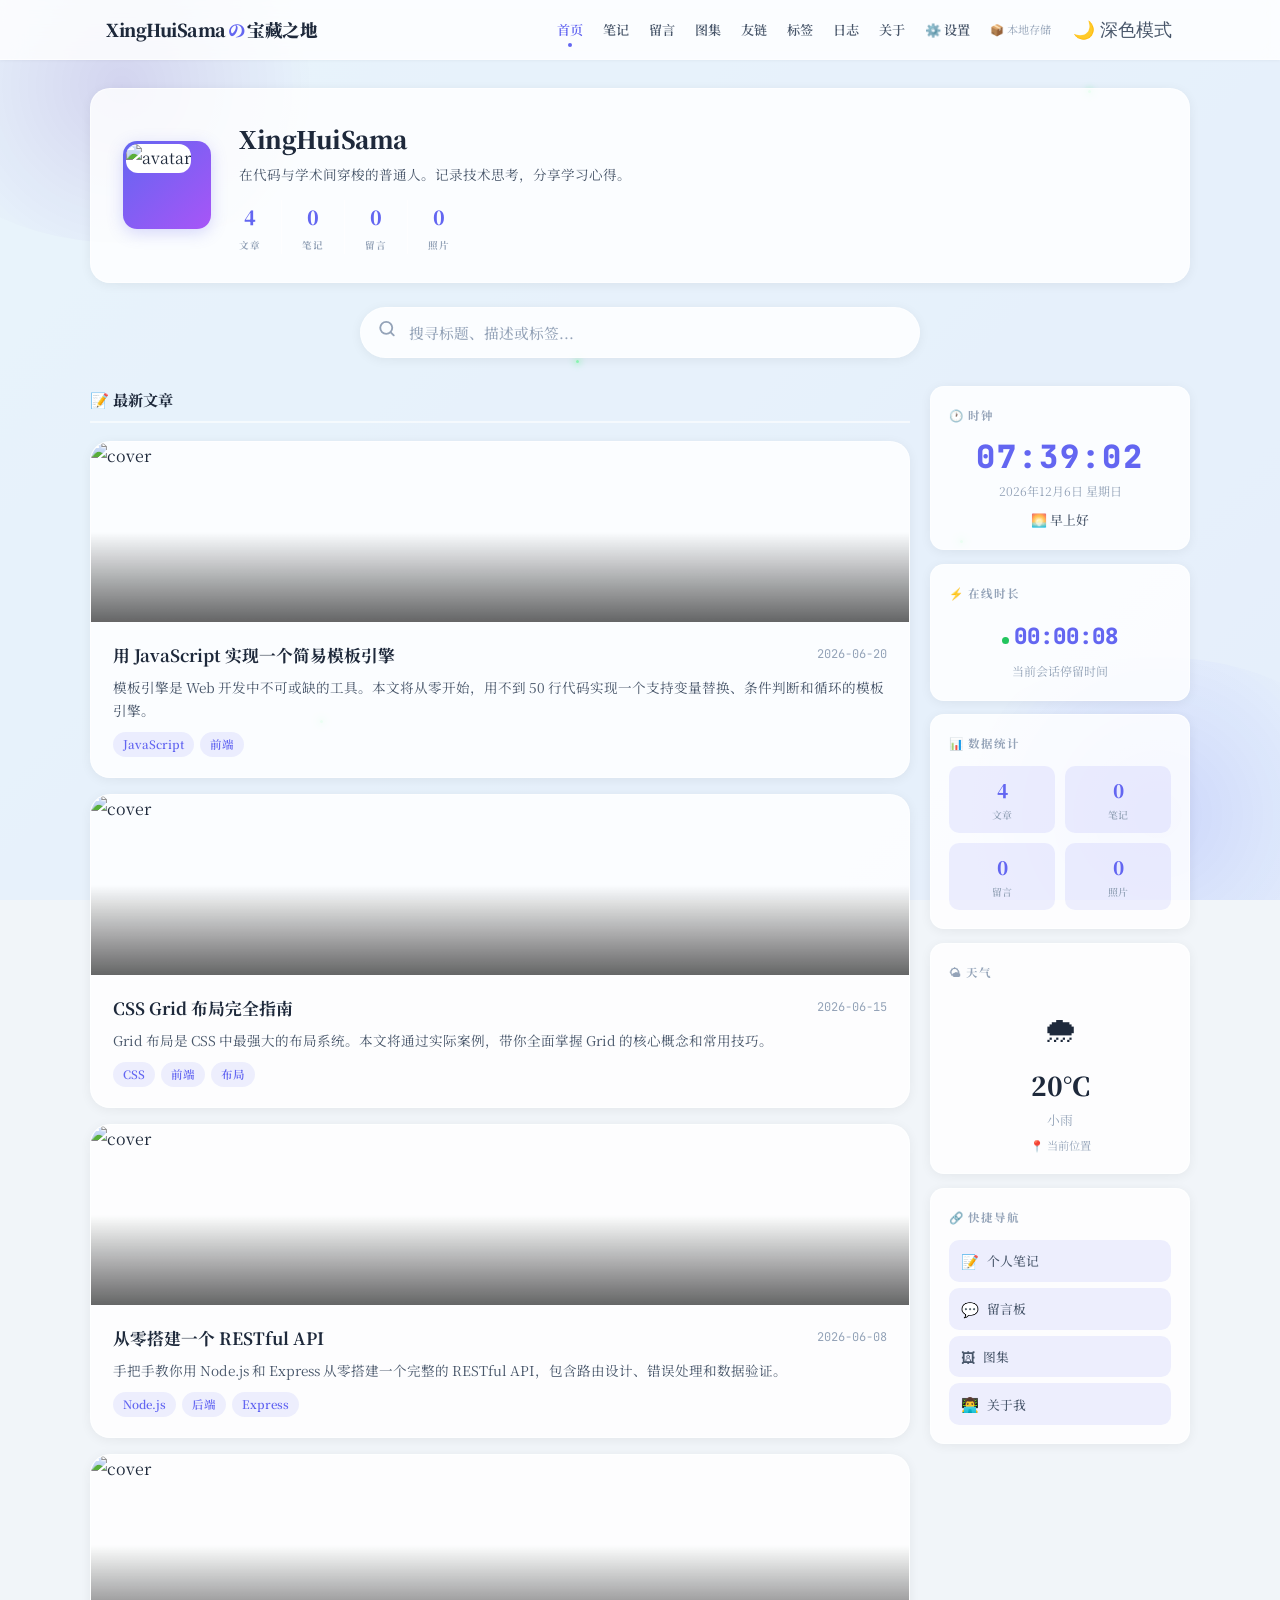
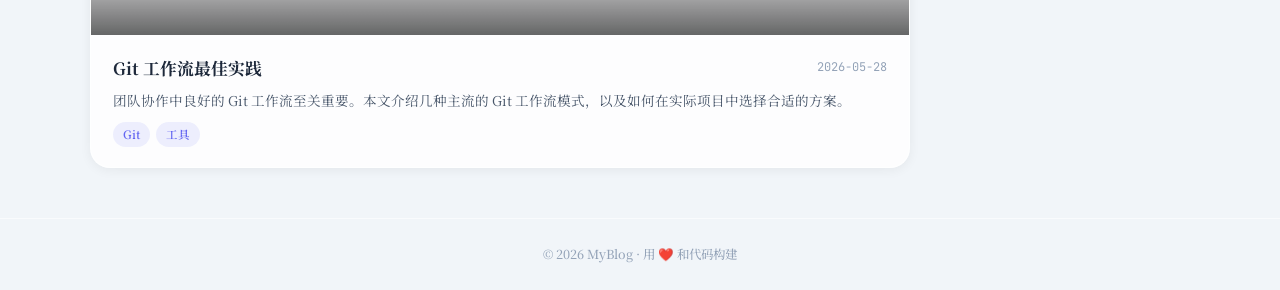
==== commit c0ad3792: "📱 优化移动端导航 - 汉堡菜单 + 侧滑面板" ====
--- a/index.html
+++ b/index.html
@@ -36,7 +36,12 @@
     <header class="header">
       <div class="header-inner">
         <a href="index.html" class="logo">MyBlog<span class="logo-accent">の</span>宝藏之地</a>
-        <nav class="nav">
+        <button class="nav-toggle" id="nav-toggle" onclick="toggleNav()">
+          <span class="nav-toggle-bar"></span>
+          <span class="nav-toggle-bar"></span>
+          <span class="nav-toggle-bar"></span>
+        </button>
+        <nav class="nav" id="main-nav">
           <a href="index.html">首页</a>
           <a href="notes.html">笔记</a>
           <a href="guestbook.html">留言</a>
@@ -45,10 +50,11 @@
           <a href="tags.html">标签</a>
           <a href="changelog.html">日志</a>
           <a href="about.html">关于</a>
-          <a href="settings.html" title="设置">⚙️</a>
-          <span id="sync-status" style="font-size:0.7rem;margin-left:4px"></span>
-          <button class="theme-toggle" onclick="toggleTheme()">🌙</button>
+          <a href="settings.html" title="设置">⚙️ 设置</a>
+          <span id="sync-status" style="font-size:0.7rem;margin:8px 0"></span>
+          <button class="theme-toggle" onclick="toggleTheme()">🌙 主题切换</button>
         </nav>
+        <div class="nav-overlay" id="nav-overlay" onclick="closeNav()"></div>
       </div>
     </header>
 
--- a/css/style.css
+++ b/css/style.css
@@ -1837,11 +1837,104 @@
 .md-preview th { background: var(--bg-secondary, #f1f5f9); font-weight: 700; }
 .md-empty { color: var(--text-muted); font-style: italic; padding: 16px; text-align: center; }
 
+/* ===== Mobile Hamburger Menu ===== */
+.nav-toggle {
+  display: none;
+  background: none;
+  border: none;
+  cursor: pointer;
+  padding: 6px;
+  z-index: 110;
+}
+
+.nav-toggle-bar {
+  display: block;
+  width: 20px;
+  height: 2px;
+  background: var(--text-primary);
+  margin: 4px 0;
+  border-radius: 2px;
+  transition: all 0.3s;
+}
+
+.nav-toggle.active .nav-toggle-bar:nth-child(1) {
+  transform: rotate(45deg) translate(4px, 4px);
+}
+
+.nav-toggle.active .nav-toggle-bar:nth-child(2) {
+  opacity: 0;
+}
+
+.nav-toggle.active .nav-toggle-bar:nth-child(3) {
+  transform: rotate(-45deg) translate(5px, -5px);
+}
+
+.nav-overlay {
+  display: none;
+  position: fixed;
+  inset: 0;
+  background: rgba(0, 0, 0, 0.4);
+  z-index: 99;
+  opacity: 0;
+  transition: opacity 0.3s;
+}
+
+.nav-overlay.active {
+  display: block;
+  opacity: 1;
+}
+
+.nav-sidebar {
+  display: none;
+}
+
+@media (max-width: 768px) {
+  .nav-toggle { display: flex; flex-direction: column; align-items: center; }
+
+  .nav {
+    position: fixed;
+    top: 0;
+    right: -280px;
+    width: 280px;
+    height: 100vh;
+    background: var(--bg-card);
+    backdrop-filter: blur(20px);
+    -webkit-backdrop-filter: blur(20px);
+    flex-direction: column;
+    align-items: stretch;
+    gap: 0;
+    padding: 80px 24px 24px;
+    z-index: 101;
+    transition: right 0.3s ease;
+    box-shadow: -4px 0 24px rgba(0, 0, 0, 0.15);
+    overflow-y: auto;
+    -webkit-overflow-scrolling: touch;
+  }
+
+  .nav.open { right: 0; }
+
+  .nav a {
+    font-size: 1rem;
+    padding: 14px 0;
+    border-bottom: 1px solid var(--border);
+    text-align: left;
+  }
+
+  .nav a.active::after { display: none; }
+
+  .theme-toggle {
+    margin-top: 12px;
+    align-self: flex-start;
+    font-size: 1.3rem;
+    padding: 10px 0;
+  }
+
+  #sync-status { display: none; }
+}
+
 /* ===== Mobile ===== */
 @media (max-width: 640px) {
   .header-inner { width: 96%; }
-  .nav { gap: 12px; flex-wrap: wrap; justify-content: flex-end; }
-  .nav a { font-size: 0.75rem; }
 
   .hero-card { flex-direction: column; text-align: center; padding: 22px 20px; gap: 16px; }
   .hero-stats { justify-content: center; }
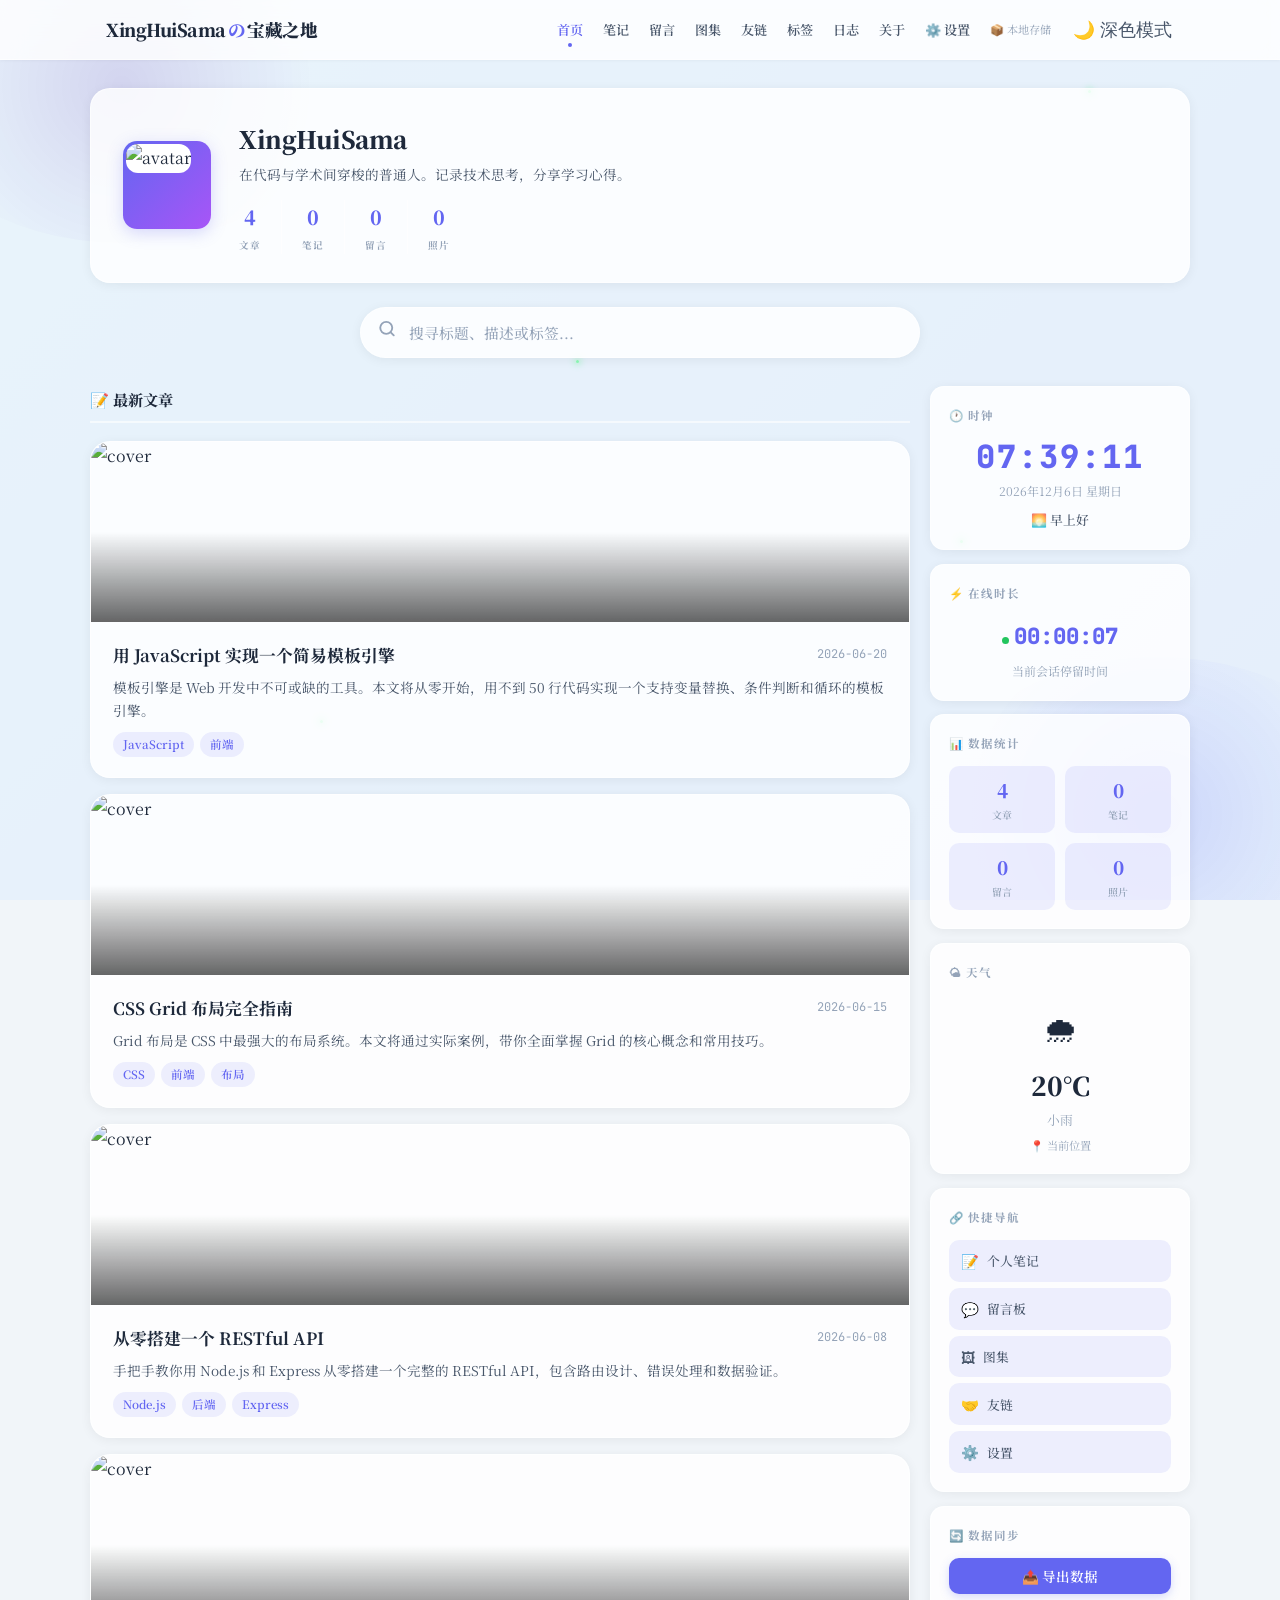
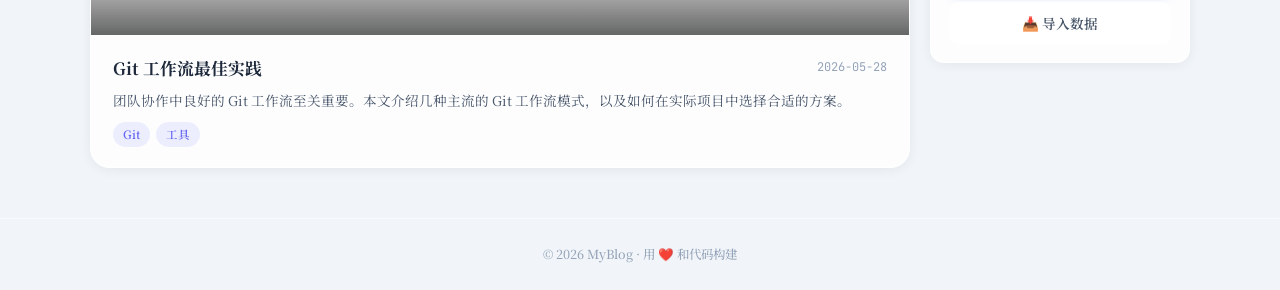
==== commit cb35175f: "🔄 实现跨设备数据同步 - 导出/导入 JSON 文件" ====
--- a/index.html
+++ b/index.html
@@ -9,8 +9,6 @@
     <link href="https://fonts.googleapis.com/css2?family=Noto+Serif+SC:wght@400;700;900&family=JetBrains+Mono:wght@400;700&display=swap" rel="stylesheet" />
     <link rel="stylesheet" href="css/style.css" />
     <!-- Firebase SDK (for cross-device sync) -->
-    <script src="https://www.gstatic.com/firebasejs/9.23.0/firebase-app-compat.js"></script>
-    <script src="https://www.gstatic.com/firebasejs/9.23.0/firebase-firestore-compat.js"></script>
   </head>
   <body>
     <!-- Animated Background -->
@@ -177,11 +175,41 @@
               <a href="gallery.html" class="widget-link">
                 <span class="widget-link-icon">🖼</span> 图集
               </a>
-              <a href="about.html" class="widget-link">
-                <span class="widget-link-icon">👨‍💻</span> 关于我
-              </a>
-            </div>
-          </div>
+              <a href="friends.html" class="widget-link">
+                <span class="widget-link-icon">🤝</span> 友链
+              </a>
+              <a href="settings.html" class="widget-link">
+                <span class="widget-link-icon">⚙️</span> 设置
+              </a>
+            </div>
+          </div>
+
+          <!-- Sync -->
+          <div class="widget">
+            <div class="widget-title">🔄 数据同步</div>
+            <div style="display:flex;flex-direction:column;gap:8px">
+              <button class="btn btn-primary" style="width:100%;justify-content:center" onclick="DB.exportAll()">📤 导出数据</button>
+              <label class="btn btn-secondary" style="width:100%;justify-content:center;cursor:pointer;margin:0">
+                📥 导入数据
+                <input type="file" accept=".json" style="display:none" onchange="quickImport(this)" />
+              </label>
+            </div>
+          </div>
+
+          <script>
+            async function quickImport(input) {
+              const file = input.files[0];
+              if (!file) return;
+              try {
+                await DB.importAll(file);
+                alert("✅ 导入成功！页面将刷新");
+                location.reload();
+              } catch (e) {
+                alert("❌ 导入失败: " + e.message);
+              }
+              input.value = "";
+            }
+          </script>
         </aside>
       </div>
     </main>
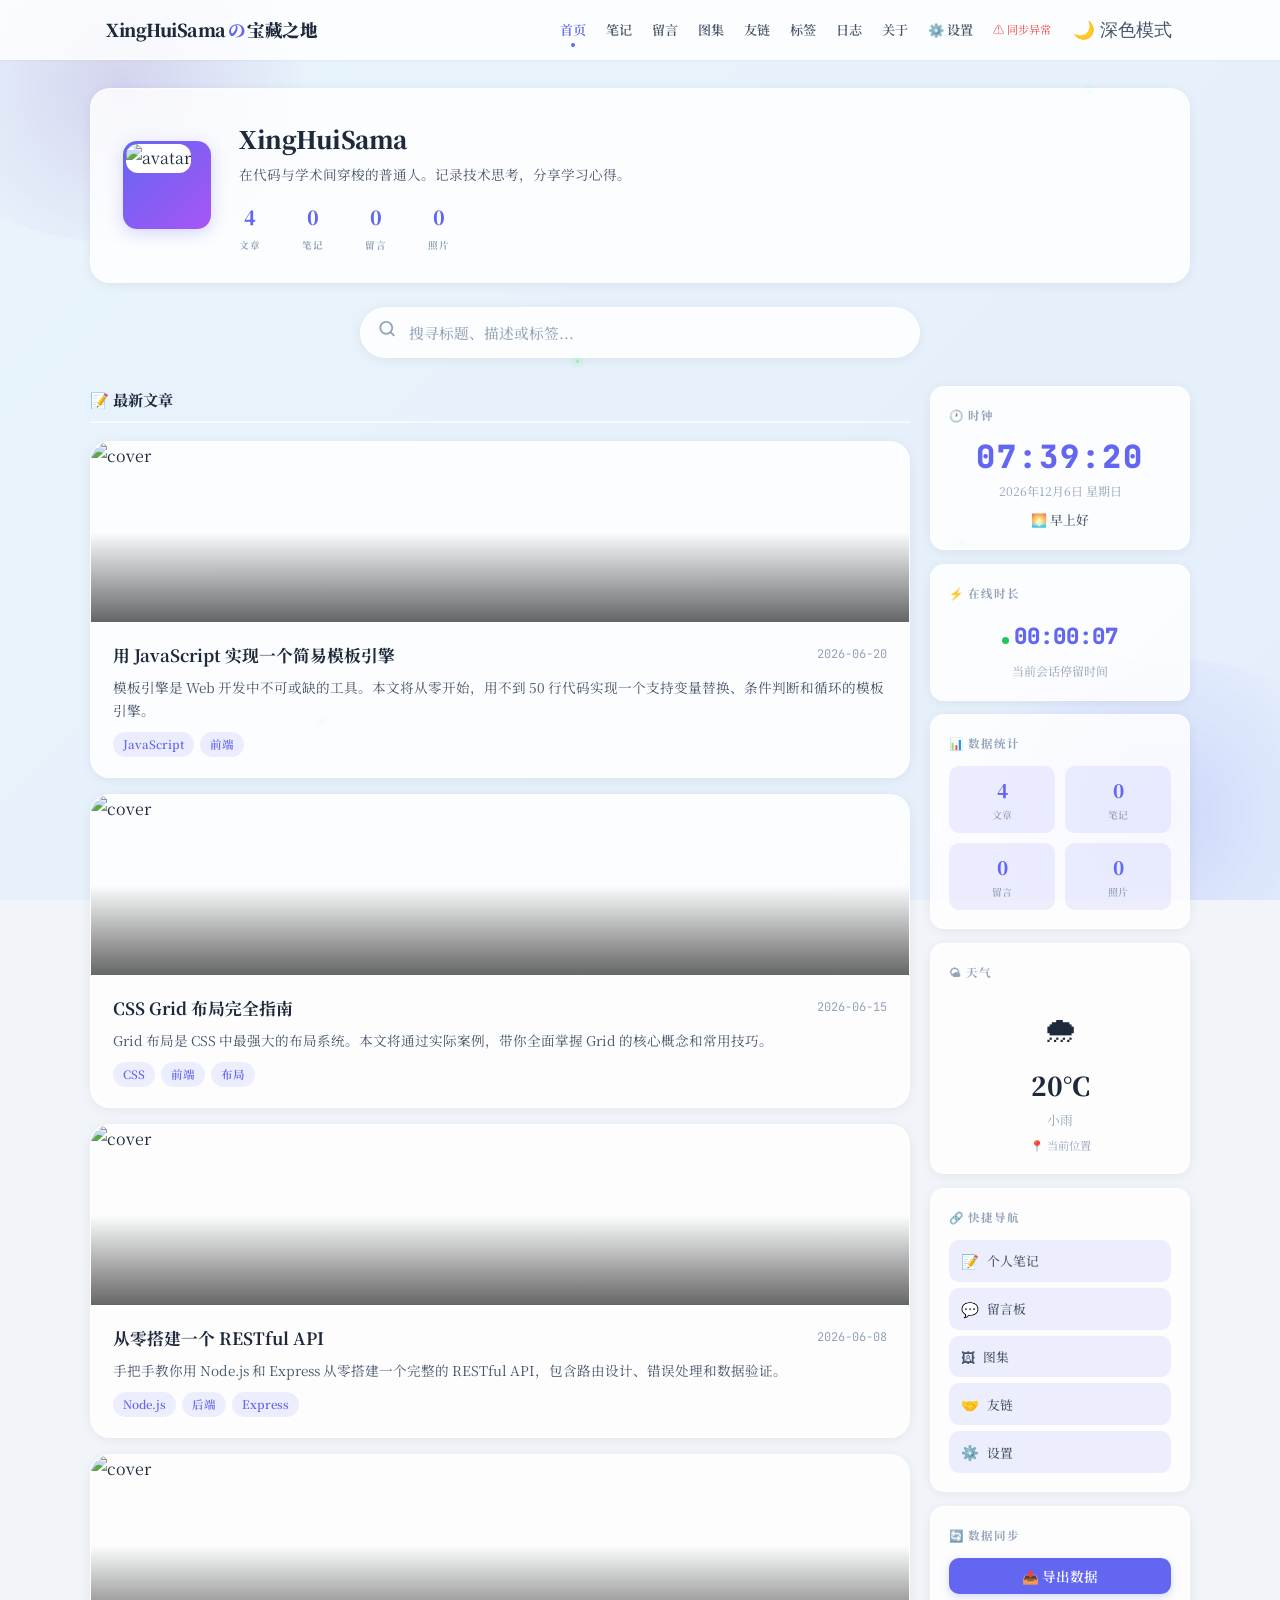
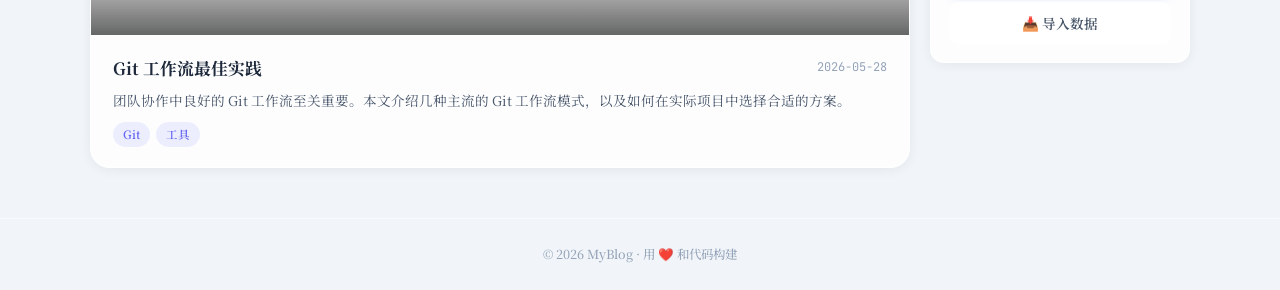
==== commit b095118c: "优化博客网页：性能、SEO、UX、无障碍 - 修复 settings.html 中重复的 handleImport 函数 - 添加 Meta 标签（description, Open Graph）到所" ====
--- a/index.html
+++ b/index.html
@@ -4,6 +4,10 @@
     <meta charset="UTF-8" />
     <meta name="viewport" content="width=device-width, initial-scale=1.0" />
     <title>XingHuiSama の 博客</title>
+    <meta name="description" content="XingHuiSama 的个人博客，记录技术思考，分享学习心得。" />
+    <meta property="og:title" content="XingHuiSama の 博客" />
+    <meta property="og:description" content="记录技术思考，分享学习心得。" />
+    <meta property="og:type" content="website" />
     <link rel="preconnect" href="https://fonts.googleapis.com" />
     <link rel="preconnect" href="https://fonts.gstatic.com" crossorigin />
     <link href="https://fonts.googleapis.com/css2?family=Noto+Serif+SC:wght@400;700;900&family=JetBrains+Mono:wght@400;700&display=swap" rel="stylesheet" />
@@ -34,7 +38,7 @@
     <header class="header">
       <div class="header-inner">
         <a href="index.html" class="logo">MyBlog<span class="logo-accent">の</span>宝藏之地</a>
-        <button class="nav-toggle" id="nav-toggle" onclick="toggleNav()">
+        <button class="nav-toggle" id="nav-toggle" onclick="toggleNav()" aria-label="切换导航菜单" aria-expanded="false">
           <span class="nav-toggle-bar"></span>
           <span class="nav-toggle-bar"></span>
           <span class="nav-toggle-bar"></span>
@@ -50,7 +54,7 @@
           <a href="about.html">关于</a>
           <a href="settings.html" title="设置">⚙️ 设置</a>
           <span id="sync-status" style="font-size:0.7rem;margin:8px 0"></span>
-          <button class="theme-toggle" onclick="toggleTheme()">🌙 主题切换</button>
+          <button class="theme-toggle" onclick="toggleTheme()" aria-pressed="false">🌙 主题切换</button>
         </nav>
         <div class="nav-overlay" id="nav-overlay" onclick="closeNav()"></div>
       </div>
@@ -60,7 +64,7 @@
       <!-- Profile Card -->
       <div class="hero-card">
         <div class="hero-avatar">
-          <img src="https://api.dicebear.com/7.x/notionists/svg?seed=Felix&backgroundColor=c0aede" alt="avatar" />
+          <img loading="lazy" src="https://api.dicebear.com/7.x/notionists/svg?seed=Felix&backgroundColor=c0aede" alt="avatar" />
         </div>
         <div class="hero-info">
           <h1 id="setting-hero-name">XingHuiSama</h1>
@@ -261,5 +265,10 @@
         searchInput.focus();
       }
     </script>
+      <script>
+      if ("serviceWorker" in navigator) {
+        navigator.serviceWorker.register("/sw.js").catch(() => {});
+      }
+    </script>
   </body>
 </html>
--- a/css/style.css
+++ b/css/style.css
@@ -1957,3 +1957,35 @@
   .md-editor-pane:first-child { border-right: none; border-bottom: 1px solid var(--border); }
   .friends-grid { grid-template-columns: 1fr; }
 }
+
+/* ===== Accessibility & Reduced Motion ===== */
+@media (prefers-reduced-motion: reduce) {
+  *, *::before, *::after {
+    animation-duration: 0.01ms !important;
+    animation-iteration-count: 1 !important;
+    transition-duration: 0.01ms !important;
+  }
+  
+  .firefly {
+    animation: none !important;
+    opacity: 0.5;
+  }
+  
+  .bg-layer .bg-gradient {
+    animation: none !important;
+  }
+}
+
+/* ===== Touch Optimization ===== */
+@media (pointer: coarse) {
+  .btn, .nav a, .theme-toggle, .nav-toggle, .back-to-top,
+  .widget-link, .tag, .friend-action-btn, .note-delete,
+  .message-delete, .gallery-delete {
+    min-height: 44px;
+    min-width: 44px;
+  }
+  
+  .article-card, .note-card, .friend-card, .gallery-item {
+    touch-action: manipulation;
+  }
+}
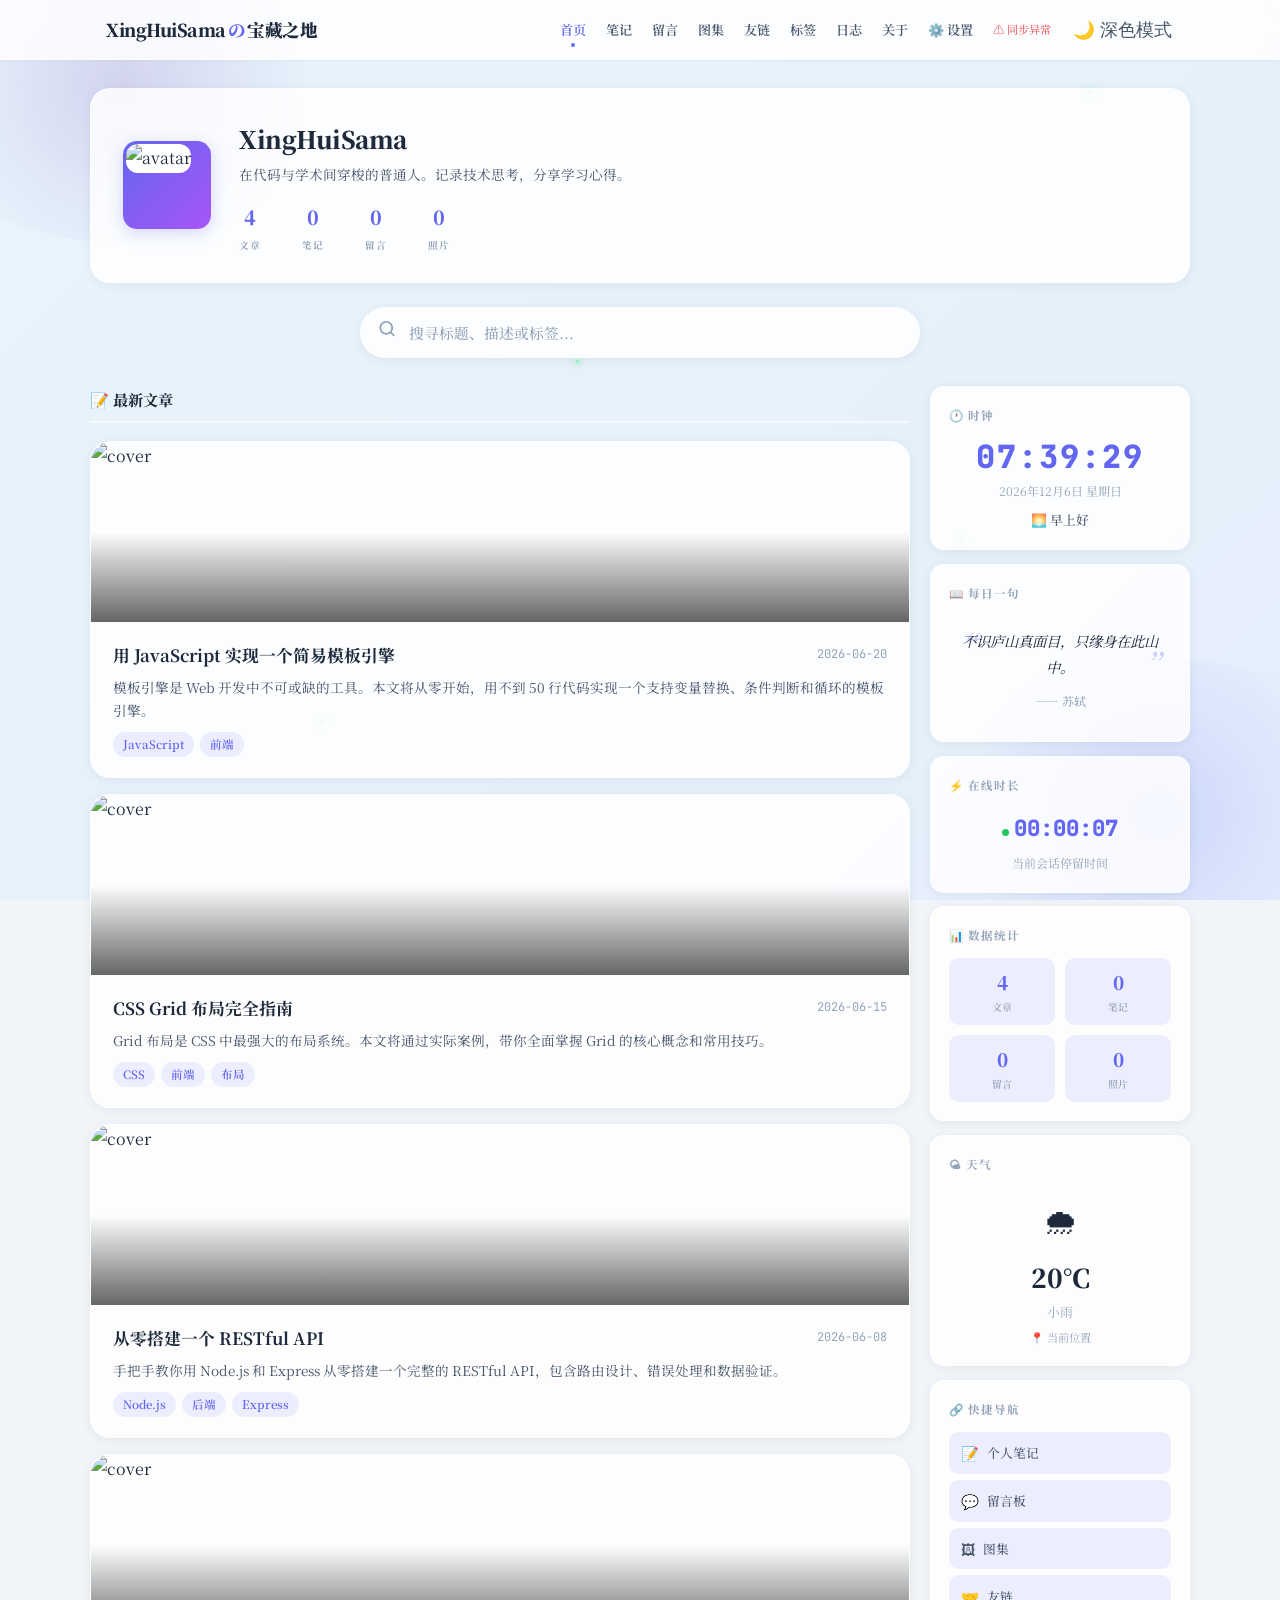
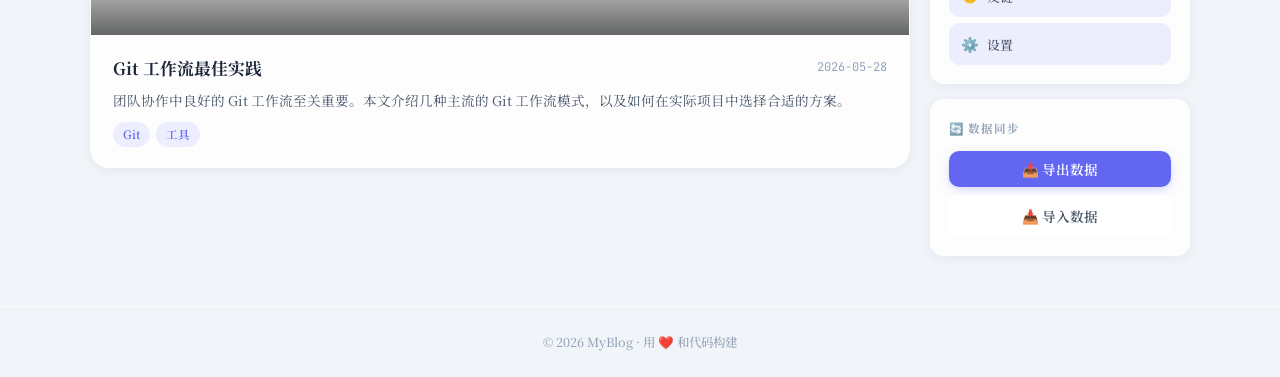
==== commit 2307a4bc: "添加每日一句功能 - 新增 js/quotes.js 包含150+经典名句 - 首页侧边栏添加每日一句小部件 - 根据日期自动更换句子 - 添加引号装饰和作者显示样式" ====
--- a/index.html
+++ b/index.html
@@ -123,6 +123,14 @@
             </div>
           </div>
 
+          <!-- Daily Quote -->
+          <div class="widget">
+            <div class="widget-title">📖 每日一句</div>
+            <div class="widget-quote">
+              <div class="quote-text" id="daily-quote">加载中...</div>
+              <div class="quote-author" id="daily-quote-author"></div>
+            </div>
+          </div>
           <!-- Online Time -->
           <div class="widget">
             <div class="widget-title">⚡ 在线时长</div>
@@ -227,12 +235,14 @@
     <script src="js/storage.js"></script>
     <script src="js/main.js"></script>
     <script src="js/articles.js"></script>
+    <script src="js/quotes.js"></script>
     <script src="js/widgets.js"></script>
     <script src="js/settings.js"></script>
     <script>
       renderArticleList("article-list");
       initSearch();
       initBgSlideshow();
+      initDailyQuote();
 
       // 统计数据
       document.getElementById("stat-articles").textContent = articles.length;
--- a/css/style.css
+++ b/css/style.css
@@ -1989,3 +1989,46 @@
     touch-action: manipulation;
   }
 }
+
+/* ===== Daily Quote Widget ===== */
+.widget-quote {
+  text-align: center;
+  padding: 12px 0;
+}
+
+.quote-text {
+  font-size: 0.9rem;
+  color: var(--text-primary);
+  line-height: 1.8;
+  font-style: italic;
+  margin-bottom: 10px;
+  position: relative;
+  padding: 0 10px;
+}
+
+.quote-text::before {
+  content: "\201C";
+  font-size: 2rem;
+  color: var(--accent);
+  position: absolute;
+  left: -5px;
+  top: -10px;
+  opacity: 0.3;
+}
+
+.quote-text::after {
+  content: "\201D";
+  font-size: 2rem;
+  color: var(--accent);
+  position: absolute;
+  right: -5px;
+  bottom: -15px;
+  opacity: 0.3;
+}
+
+.quote-author {
+  font-size: 0.75rem;
+  color: var(--text-muted);
+  font-weight: 500;
+  margin-top: 8px;
+}
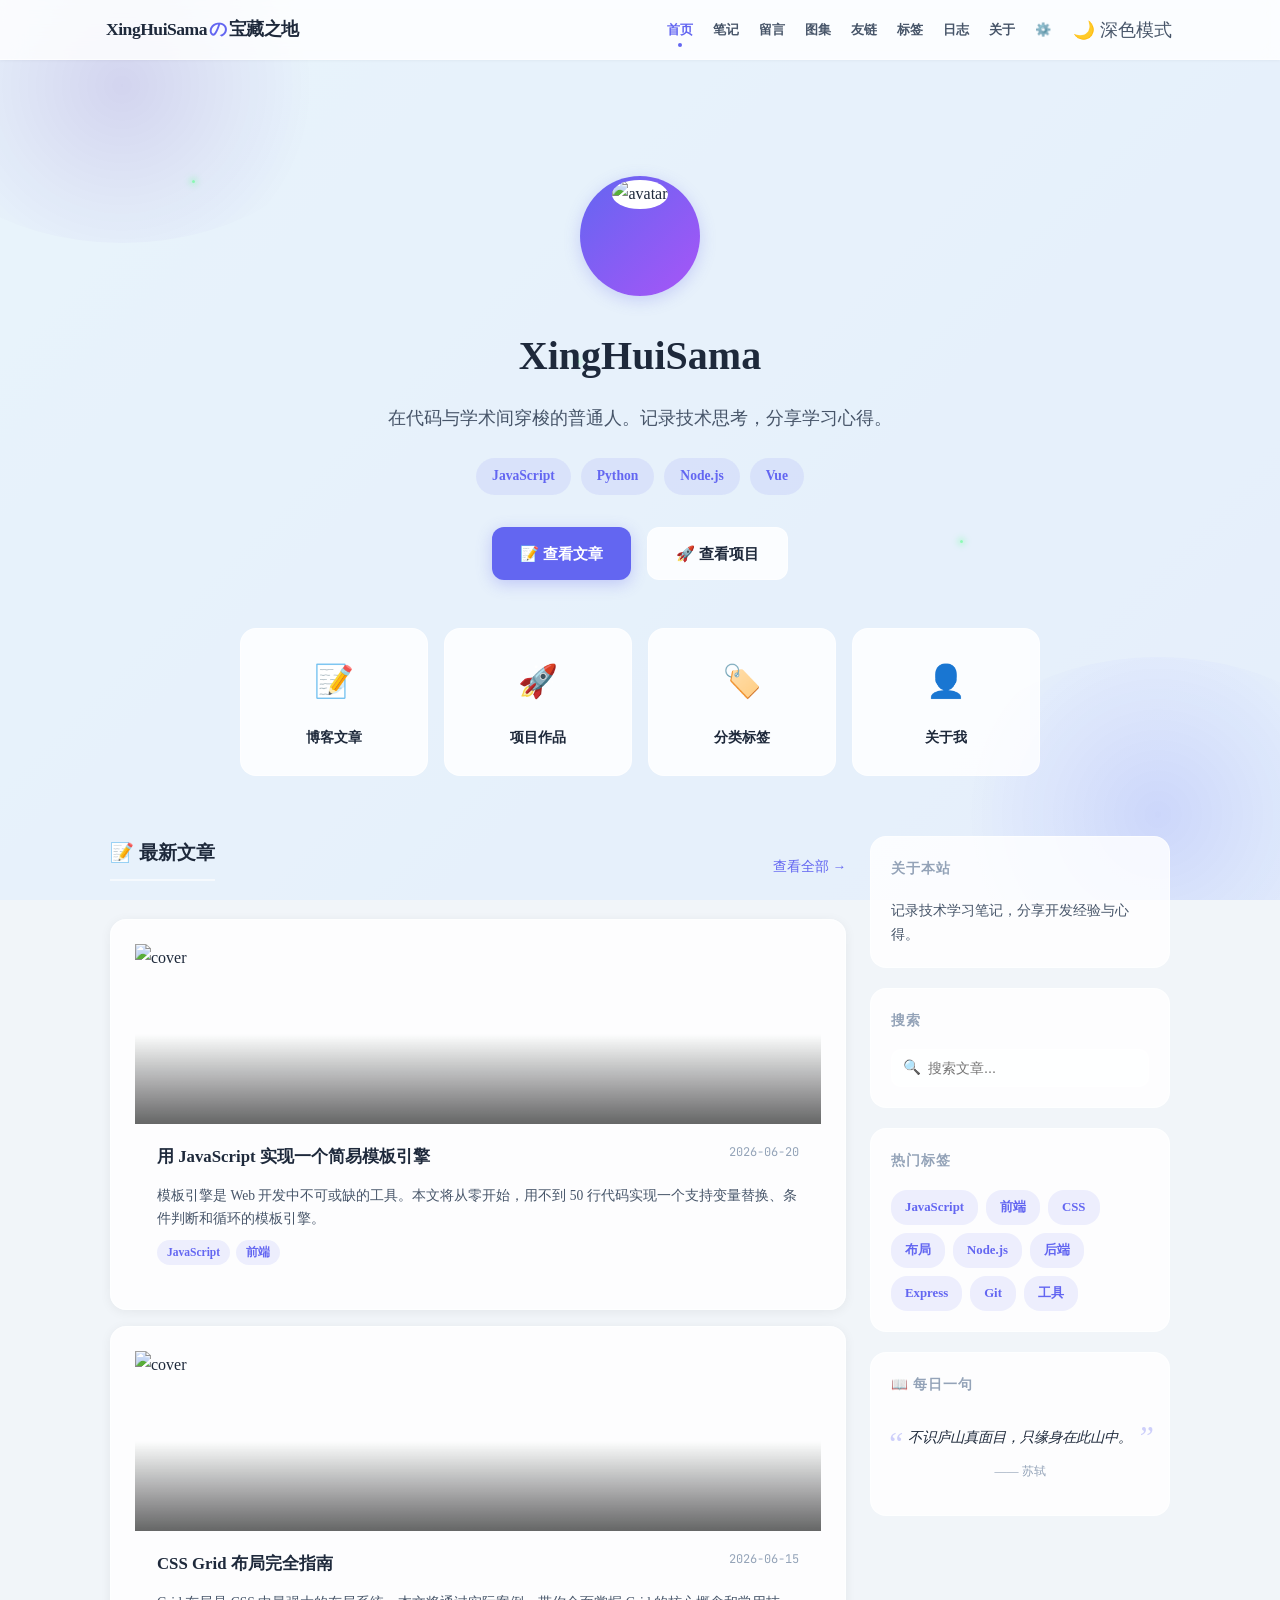
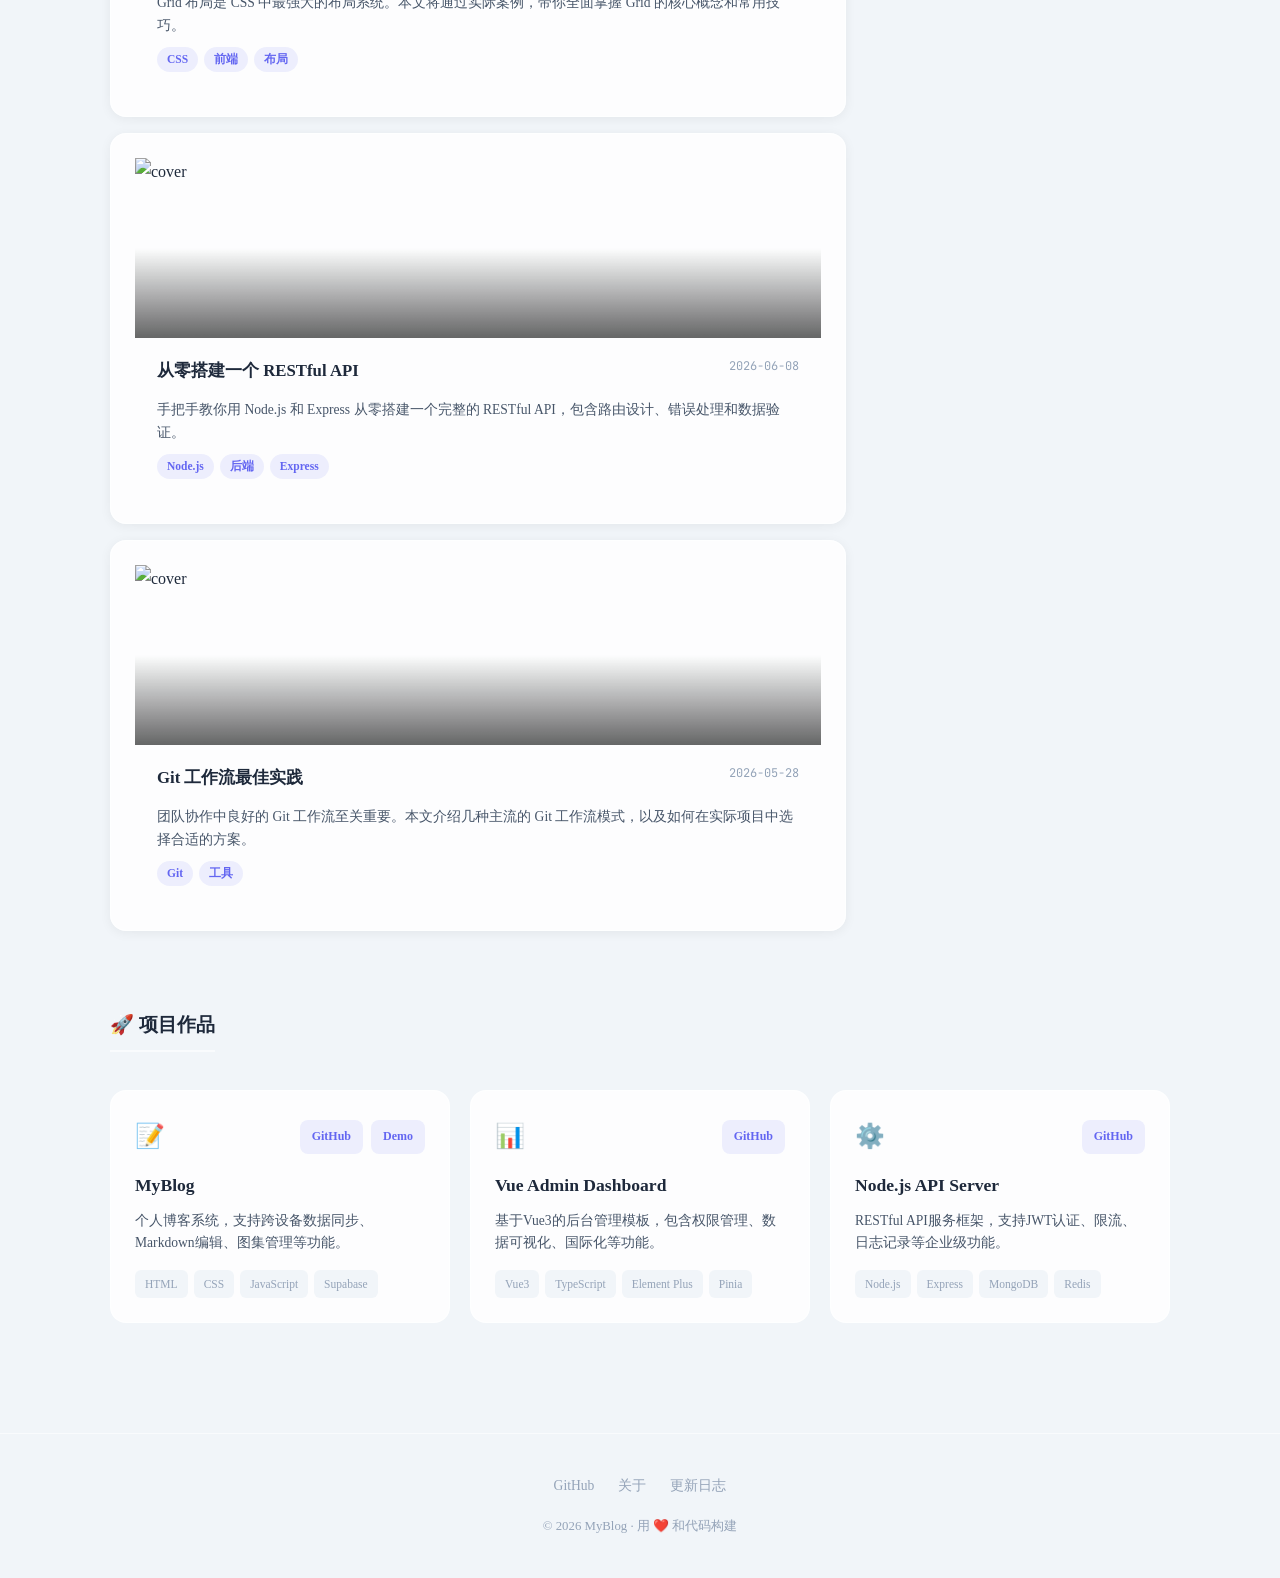
==== commit 3dd8c7e0: "重构首页布局为4大区块结构 - HeroSection: 头像、名字、简介、技术标签、双按钮 - QuickNavSection: 4个快捷入口卡片 - ContentSection: 文章列表 + " ====
--- a/index.html
+++ b/index.html
@@ -1,284 +1,162 @@
 <!DOCTYPE html>
 <html lang="zh-CN">
-  <head>
-    <meta charset="UTF-8" />
-    <meta name="viewport" content="width=device-width, initial-scale=1.0" />
-    <title>XingHuiSama の 博客</title>
-    <meta name="description" content="XingHuiSama 的个人博客，记录技术思考，分享学习心得。" />
-    <meta property="og:title" content="XingHuiSama の 博客" />
-    <meta property="og:description" content="记录技术思考，分享学习心得。" />
-    <meta property="og:type" content="website" />
-    <link rel="preconnect" href="https://fonts.googleapis.com" />
-    <link rel="preconnect" href="https://fonts.gstatic.com" crossorigin />
-    <link href="https://fonts.googleapis.com/css2?family=Noto+Serif+SC:wght@400;700;900&family=JetBrains+Mono:wght@400;700&display=swap" rel="stylesheet" />
-    <link rel="stylesheet" href="css/style.css" />
-    <!-- Firebase SDK (for cross-device sync) -->
-  </head>
-  <body>
-    <!-- Animated Background -->
-    <div class="bg-layer">
-      <div class="bg-image active" style="background-image:url('https://images.unsplash.com/photo-1519681393784-d120267933ba?w=800&q=60')"></div>
-      <div class="bg-image" style="background-image:url('https://images.unsplash.com/photo-1470071459604-3b5ec3a7fe05?w=800&q=60')"></div>
-      <div class="bg-image" style="background-image:url('https://images.unsplash.com/photo-1441974231531-c6227db76b6e?w=800&q=60')"></div>
-      <div class="bg-overlay"></div>
-      <div class="bg-gradient"></div>
-      <div class="glow-blob top-left"></div>
-      <div class="glow-blob bottom-right"></div>
-    </div>
-
-    <!-- Fireflies -->
-    <div class="fireflies">
-      <div class="firefly" style="top:20%;left:15%"></div>
-      <div class="firefly" style="top:60%;left:75%"></div>
-      <div class="firefly" style="top:40%;left:45%"></div>
-      <div class="firefly" style="top:80%;left:25%"></div>
-      <div class="firefly" style="top:10%;left:85%"></div>
-    </div>
-
-    <header class="header">
-      <div class="header-inner">
-        <a href="index.html" class="logo">MyBlog<span class="logo-accent">の</span>宝藏之地</a>
-        <button class="nav-toggle" id="nav-toggle" onclick="toggleNav()" aria-label="切换导航菜单" aria-expanded="false">
-          <span class="nav-toggle-bar"></span>
-          <span class="nav-toggle-bar"></span>
-          <span class="nav-toggle-bar"></span>
-        </button>
-        <nav class="nav" id="main-nav">
-          <a href="index.html">首页</a>
-          <a href="notes.html">笔记</a>
-          <a href="guestbook.html">留言</a>
-          <a href="gallery.html">图集</a>
-          <a href="friends.html">友链</a>
-          <a href="tags.html">标签</a>
-          <a href="changelog.html">日志</a>
-          <a href="about.html">关于</a>
-          <a href="settings.html" title="设置">⚙️ 设置</a>
-          <span id="sync-status" style="font-size:0.7rem;margin:8px 0"></span>
-          <button class="theme-toggle" onclick="toggleTheme()" aria-pressed="false">🌙 主题切换</button>
-        </nav>
-        <div class="nav-overlay" id="nav-overlay" onclick="closeNav()"></div>
-      </div>
-    </header>
-
-    <main class="main">
-      <!-- Profile Card -->
-      <div class="hero-card">
-        <div class="hero-avatar">
-          <img loading="lazy" src="https://api.dicebear.com/7.x/notionists/svg?seed=Felix&backgroundColor=c0aede" alt="avatar" />
-        </div>
-        <div class="hero-info">
-          <h1 id="setting-hero-name">XingHuiSama</h1>
-          <p class="hero-desc" id="setting-hero-desc">在代码与学术间穿梭的普通人。记录技术思考，分享学习心得。</p>
-          <div class="hero-stats">
-            <div class="hero-stat">
-              <div class="stat-num" id="stat-articles">4</div>
-              <div class="stat-label">文章</div>
-            </div>
-            <div class="stat-divider"></div>
-            <div class="hero-stat">
-              <div class="stat-num" id="stat-notes">0</div>
-              <div class="stat-label">笔记</div>
-            </div>
-            <div class="stat-divider"></div>
-            <div class="hero-stat">
-              <div class="stat-num" id="stat-msgs">0</div>
-              <div class="stat-label">留言</div>
-            </div>
-            <div class="stat-divider"></div>
-            <div class="hero-stat">
-              <div class="stat-num" id="stat-photos">0</div>
-              <div class="stat-label">照片</div>
-            </div>
-          </div>
-        </div>
-      </div>
-
-      <!-- Search -->
-      <div class="search-box">
-        <input type="text" id="search-input" placeholder="搜寻标题、描述或标签..." autocomplete="off" />
-        <span class="search-icon">
-          <svg xmlns="http://www.w3.org/2000/svg" viewBox="0 0 24 24" fill="none" stroke="currentColor" stroke-width="2.5" stroke-linecap="round" stroke-linejoin="round">
-            <circle cx="11" cy="11" r="8"></circle>
-            <line x1="21" y1="21" x2="16.65" y2="16.65"></line>
-          </svg>
-        </span>
-        <button class="search-clear" id="search-clear" onclick="clearSearch()">✕</button>
-      </div>
-
-      <!-- Layout: Content + Widgets -->
-      <div class="widgets-layout">
-        <div class="content-main">
-          <h2 class="section-title">📝 最新文章</h2>
-          <div class="article-list" id="article-list"></div>
-        </div>
-
-        <aside class="widgets-sidebar">
-          <!-- Clock -->
-          <div class="widget">
-            <div class="widget-title">🕐 时钟</div>
-            <div class="widget-clock">
-              <div class="clock-time" id="widget-clock-time">00:00:00</div>
-              <div class="clock-date" id="widget-clock-date"></div>
-              <div class="clock-greeting" id="widget-clock-greeting"></div>
-            </div>
-          </div>
-
-          <!-- Daily Quote -->
-          <div class="widget">
-            <div class="widget-title">📖 每日一句</div>
-            <div class="widget-quote">
-              <div class="quote-text" id="daily-quote">加载中...</div>
-              <div class="quote-author" id="daily-quote-author"></div>
-            </div>
-          </div>
-          <!-- Online Time -->
-          <div class="widget">
-            <div class="widget-title">⚡ 在线时长</div>
-            <div class="widget-online">
-              <div class="online-time"><span class="online-dot"></span><span id="widget-online-time">00:00:00</span></div>
-              <div class="online-label">当前会话停留时间</div>
-            </div>
-          </div>
-
-          <!-- Stats -->
-          <div class="widget">
-            <div class="widget-title">📊 数据统计</div>
-            <div class="widget-stats">
-              <div class="widget-stat-item">
-                <div class="widget-stat-num" id="widget-stat-articles">0</div>
-                <div class="widget-stat-label">文章</div>
-              </div>
-              <div class="widget-stat-item">
-                <div class="widget-stat-num" id="widget-stat-notes">0</div>
-                <div class="widget-stat-label">笔记</div>
-              </div>
-              <div class="widget-stat-item">
-                <div class="widget-stat-num" id="widget-stat-msgs">0</div>
-                <div class="widget-stat-label">留言</div>
-              </div>
-              <div class="widget-stat-item">
-                <div class="widget-stat-num" id="widget-stat-photos">0</div>
-                <div class="widget-stat-label">照片</div>
-              </div>
-            </div>
-          </div>
-
-          <!-- Weather -->
-          <div class="widget">
-            <div class="widget-title">🌤 天气</div>
-            <div class="widget-weather">
-              <div class="weather-icon" id="widget-weather-icon">☀️</div>
-              <div class="weather-temp" id="widget-weather-temp">--°C</div>
-              <div class="weather-desc" id="widget-weather-desc">加载中...</div>
-              <div class="weather-location">📍 当前位置</div>
-            </div>
-          </div>
-
-          <!-- Quick Links -->
-          <div class="widget">
-            <div class="widget-title">🔗 快捷导航</div>
-            <div class="widget-links">
-              <a href="notes.html" class="widget-link">
-                <span class="widget-link-icon">📝</span> 个人笔记
-              </a>
-              <a href="guestbook.html" class="widget-link">
-                <span class="widget-link-icon">💬</span> 留言板
-              </a>
-              <a href="gallery.html" class="widget-link">
-                <span class="widget-link-icon">🖼</span> 图集
-              </a>
-              <a href="friends.html" class="widget-link">
-                <span class="widget-link-icon">🤝</span> 友链
-              </a>
-              <a href="settings.html" class="widget-link">
-                <span class="widget-link-icon">⚙️</span> 设置
-              </a>
-            </div>
-          </div>
-
-          <!-- Sync -->
-          <div class="widget">
-            <div class="widget-title">🔄 数据同步</div>
-            <div style="display:flex;flex-direction:column;gap:8px">
-              <button class="btn btn-primary" style="width:100%;justify-content:center" onclick="DB.exportAll()">📤 导出数据</button>
-              <label class="btn btn-secondary" style="width:100%;justify-content:center;cursor:pointer;margin:0">
-                📥 导入数据
-                <input type="file" accept=".json" style="display:none" onchange="quickImport(this)" />
-              </label>
-            </div>
-          </div>
-
-          <script>
-            async function quickImport(input) {
-              const file = input.files[0];
-              if (!file) return;
-              try {
-                await DB.importAll(file);
-                alert("✅ 导入成功！页面将刷新");
-                location.reload();
-              } catch (e) {
-                alert("❌ 导入失败: " + e.message);
-              }
-              input.value = "";
-            }
-          </script>
-        </aside>
-      </div>
-    </main>
-
-    <footer class="footer">
-      <p>© 2026 MyBlog · 用 ❤️ 和代码构建</p>
-    </footer>
-
-    <button class="back-to-top" id="back-to-top" onclick="scrollToTop()">↑</button>
-
-    <script src="js/storage.js"></script>
-    <script src="js/main.js"></script>
-    <script src="js/articles.js"></script>
-    <script src="js/quotes.js"></script>
-    <script src="js/widgets.js"></script>
-    <script src="js/settings.js"></script>
-    <script>
-      renderArticleList("article-list");
-      initSearch();
-      initBgSlideshow();
-      initDailyQuote();
-
-      // 统计数据
-      document.getElementById("stat-articles").textContent = articles.length;
-      const allTags = [...new Set(articles.flatMap(a => a.tags))];
-      document.getElementById("stat-tags") && (document.getElementById("stat-tags").textContent = allTags.length);
-
-      // 异步加载笔记/留言/图集数量
-      DB.get("notes").then(n => document.getElementById("stat-notes").textContent = n.length);
-      DB.get("guestbook").then(m => document.getElementById("stat-msgs").textContent = m.length);
-      DB.get("gallery").then(p => document.getElementById("stat-photos").textContent = p.length);
-
-      // 监听同步更新
-      window.addEventListener("db-sync", async () => {
-        document.getElementById("stat-notes").textContent = (await DB.get("notes")).length;
-        document.getElementById("stat-msgs").textContent = (await DB.get("guestbook")).length;
-        document.getElementById("stat-photos").textContent = (await DB.get("gallery")).length;
-      });
-
-      // 搜索清除按钮
-      const searchInput = document.getElementById("search-input");
-      const searchClear = document.getElementById("search-clear");
-      searchInput.addEventListener("input", () => {
-        searchClear.classList.toggle("visible", searchInput.value.length > 0);
-      });
-
-      function clearSearch() {
-        searchInput.value = "";
-        searchClear.classList.remove("visible");
-        renderArticleList("article-list");
-        searchInput.focus();
-      }
-    </script>
-      <script>
-      if ("serviceWorker" in navigator) {
-        navigator.serviceWorker.register("/sw.js").catch(() => {});
-      }
-    </script>
-  </body>
+<head>
+<meta charset="UTF-8" />
+<meta name="viewport" content="width=device-width, initial-scale=1.0" />
+<title>XingHuiSama</title>
+<meta name="description" content="个人博客" />
+<link rel="preconnect" href="https://fonts.googleapis.com" />
+<link rel="preconnect" href="https://fonts.gstatic.com" crossorigin />
+<link href="https://fonts.googleapis.com/css2?family=Inter:wght@400;500;600;700;800&family=Noto+Sans+SC:wght@400;500;600;700&family=JetBrains+Mono:wght@400;500&display=swap" rel="stylesheet" />
+<link rel="stylesheet" href="css/style.css" />
+</head>
+<body>
+<div class="bg-layer">
+<div class="bg-image active" style="background-image:url('https://images.unsplash.com/photo-1519681393784-d120267933ba?w=800&q=60')"></div>
+<div class="bg-image" style="background-image:url('https://images.unsplash.com/photo-1470071459604-3b5ec3a7fe05?w=800&q=60')"></div>
+<div class="bg-overlay"></div>
+<div class="bg-gradient"></div>
+<div class="glow-blob top-left"></div>
+<div class="glow-blob bottom-right"></div>
+</div>
+<div class="fireflies">
+<div class="firefly" style="top:20%;left:15%"></div>
+<div class="firefly" style="top:60%;left:75%"></div>
+<div class="firefly" style="top:40%;left:45%"></div>
+</div>
+<header class="header">
+<div class="header-inner">
+<a href="index.html" class="logo">MyBlog<span class="logo-accent">の</span>宝藏之地</a>
+<button class="nav-toggle" id="nav-toggle" onclick="toggleNav()">
+<span class="nav-toggle-bar"></span>
+<span class="nav-toggle-bar"></span>
+<span class="nav-toggle-bar"></span>
+</button>
+<nav class="nav" id="main-nav">
+<a href="index.html">首页</a>
+<a href="notes.html">笔记</a>
+<a href="guestbook.html">留言</a>
+<a href="gallery.html">图集</a>
+<a href="friends.html">友链</a>
+<a href="tags.html">标签</a>
+<a href="changelog.html">日志</a>
+<a href="about.html">关于</a>
+<a href="settings.html">⚙️</a>
+<button class="theme-toggle" onclick="toggleTheme()">🌙 主题</button>
+</nav>
+<div class="nav-overlay" id="nav-overlay" onclick="closeNav()"></div>
+</div>
+</header>
+<main class="main">
+<section class="hero-section">
+<div class="hero-content">
+<div class="hero-avatar">
+<img id="hero-avatar-img" src="https://api.dicebear.com/7.x/notionists/svg?seed=Felix&backgroundColor=c0aede" alt="avatar" />
+</div>
+<h1 class="hero-name" id="hero-name">XingHuiSama</h1>
+<p class="hero-desc" id="hero-desc">在代码与学术间穿梭的普通人。记录技术思考，分享学习心得。</p>
+<div class="hero-tags">
+<span class="hero-tag">JavaScript</span>
+<span class="hero-tag">Python</span>
+<span class="hero-tag">Node.js</span>
+<span class="hero-tag">Vue</span>
+</div>
+<div class="hero-buttons">
+<a href="#articles" class="hero-btn hero-btn-primary">📝 查看文章</a>
+<a href="#projects" class="hero-btn hero-btn-secondary">🚀 查看项目</a>
+</div>
+</div>
+</section>
+<section class="quick-nav-section">
+<div class="quick-nav-grid">
+<a href="notes.html" class="quick-nav-card">
+<span class="quick-nav-icon">📝</span>
+<span class="quick-nav-label">博客文章</span>
+</a>
+<a href="#projects" class="quick-nav-card">
+<span class="quick-nav-icon">🚀</span>
+<span class="quick-nav-label">项目作品</span>
+</a>
+<a href="tags.html" class="quick-nav-card">
+<span class="quick-nav-icon">🏷️</span>
+<span class="quick-nav-label">分类标签</span>
+</a>
+<a href="about.html" class="quick-nav-card">
+<span class="quick-nav-icon">👤</span>
+<span class="quick-nav-label">关于我</span>
+</a>
+</div>
+</section>
+<section class="content-section" id="articles">
+<div class="content-grid">
+<div class="content-main">
+<div class="section-header">
+<h2 class="section-title">📝 最新文章</h2>
+<a href="notes.html" class="section-more">查看全部 →</a>
+</div>
+<div id="article-list"></div>
+</div>
+<aside class="sidebar">
+<div class="sidebar-card">
+<h3 class="sidebar-title">关于本站</h3>
+<p class="sidebar-about-text">记录技术学习笔记，分享开发经验与心得。</p>
+</div>
+<div class="sidebar-card">
+<h3 class="sidebar-title">搜索</h3>
+<div class="sidebar-search">
+<span class="sidebar-search-icon">🔍</span>
+<input type="text" id="search-input" placeholder="搜索文章..." autocomplete="off" />
+</div>
+</div>
+<div class="sidebar-card">
+<h3 class="sidebar-title">热门标签</h3>
+<div class="sidebar-tags" id="sidebar-tags"></div>
+</div>
+<div class="sidebar-card">
+<h3 class="sidebar-title">📖 每日一句</h3>
+<div class="widget-quote">
+<div class="quote-text" id="daily-quote">加载中...</div>
+<div class="quote-author" id="daily-quote-author"></div>
+</div>
+</div>
+</aside>
+</div>
+</section>
+<section class="project-section" id="projects">
+<div class="section-header" style="max-width:1100px;margin:0 auto 20px">
+<h2 class="section-title">🚀 项目作品</h2>
+</div>
+<div class="project-grid" id="project-list"></div>
+</section>
+</main>
+<footer class="footer-section">
+<div class="footer-links">
+<a href="https://github.com/linrjie" class="footer-link" target="_blank">GitHub</a>
+<a href="about.html" class="footer-link">关于</a>
+<a href="changelog.html" class="footer-link">更新日志</a>
+</div>
+<p class="footer-copyright">© 2026 MyBlog · 用 ❤️ 和代码构建</p>
+</footer>
+<button class="back-to-top" id="back-to-top" onclick="scrollToTop()">↑</button>
+<script src="js/quotes.js"></script>
+<script src="js/storage.js"></script>
+<script src="js/main.js"></script>
+<script src="js/articles.js"></script>
+<script src="js/projects.js"></script>
+<script src="js/widgets.js"></script>
+<script src="js/settings.js"></script>
+<script>
+renderArticleList("article-list");
+initDailyQuote();
+initBgSlideshow();
+renderProjectList("project-list");
+var allTags = [...new Set(articles.flatMap(function(a){ return a.tags; }))];
+var tagsEl = document.getElementById("sidebar-tags");
+if(tagsEl){tagsEl.innerHTML = allTags.slice(0,10).map(function(t){return '<a href="tags.html?tag='+encodeURIComponent(t)+'" class="sidebar-tag">'+t+'</a>';}).join("");}
+var si = document.getElementById("search-input");
+if(si){var dt;si.addEventListener("input",function(){clearTimeout(dt);dt=setTimeout(function(){var q=si.value;var r=searchArticles(q);var c=document.getElementById("article-list");if(!c)return;if(r.length===0){c.innerHTML='<p style="text-align:center;color:var(--text-muted);padding:40px 0">没有找到匹配的文章</p>';return;}c.innerHTML=r.map(function(a){return '<a href="article.html?id='+a.id+'" class="article-card"><div class="article-card-header"><h3 class="article-card-title">'+highlightText(a.title,q)+'</h3><span class="article-card-date">'+a.date+'</span></div><p class="article-card-summary">'+highlightText(a.excerpt,q)+'</p><div class="article-card-tags">'+a.tags.map(function(t){return '<span class="article-tag">'+t+'</span>';}).join("")+'</div></a>';}).join("");},200);});}
+async function applyHeroSettings(){var s=await SettingsStore.get();document.getElementById("hero-name").textContent=s.name;document.getElementById("hero-desc").textContent=s.subtitle;document.getElementById("hero-avatar-img").src=s.avatar;}
+applyHeroSettings();
+</script>
+</body>
 </html>
--- a/css/style.css
+++ b/css/style.css
@@ -2032,3 +2032,75 @@
   font-weight: 500;
   margin-top: 8px;
 }
+.hero-section{min-height:60vh;display:flex;align-items:center;justify-content:center;text-align:center;padding:80px 20px 40px}
+.hero-content{max-width:640px;animation:fadeInUp .8s ease-out}
+.hero-avatar{width:120px;height:120px;border-radius:50%;background:linear-gradient(135deg,var(--accent),#a855f7);padding:4px;margin:0 auto 24px}
+.hero-avatar img{width:100%;height:100%;border-radius:50%;object-fit:cover;background:white}
+.hero-name{font-size:2.5rem;font-weight:800;margin-bottom:12px}
+.hero-desc{font-size:1.1rem;color:var(--text-secondary);margin-bottom:24px;line-height:1.7}
+.hero-tags{display:flex;gap:10px;justify-content:center;flex-wrap:wrap;margin-bottom:32px}
+.hero-tag{padding:6px 16px;background:var(--accent-soft);color:var(--accent);border-radius:20px;font-size:.85rem;font-weight:600}
+.hero-buttons{display:flex;gap:16px;justify-content:center;flex-wrap:wrap}
+.hero-btn{padding:12px 28px;border-radius:12px;font-size:.95rem;font-weight:600;cursor:pointer;transition:all .3s;text-decoration:none;display:inline-flex;align-items:center;gap:8px}
+.hero-btn-primary{background:var(--accent);color:white;box-shadow:0 4px 16px rgba(99,102,241,.3)}
+.hero-btn-primary:hover{transform:translateY(-2px);box-shadow:0 6px 24px rgba(99,102,241,.4);color:white}
+.hero-btn-secondary{background:var(--bg-card);color:var(--text-primary);border:1px solid var(--border)}
+.hero-btn-secondary:hover{transform:translateY(-2px);border-color:var(--accent);color:var(--accent)}
+.quick-nav-section{padding:0 20px 60px}
+.quick-nav-grid{display:grid;grid-template-columns:repeat(4,1fr);gap:16px;max-width:800px;margin:0 auto}
+.quick-nav-card{background:var(--bg-card);border:1px solid var(--border);border-radius:16px;padding:24px 16px;text-align:center;text-decoration:none;transition:all .3s}
+.quick-nav-card:hover{transform:translateY(-4px);box-shadow:var(--shadow-hover);border-color:var(--accent)}
+.quick-nav-icon{font-size:2rem;margin-bottom:12px;display:block}
+.quick-nav-label{font-size:.9rem;font-weight:600;color:var(--text-primary)}
+.content-section{padding:0 20px 60px}
+.content-grid{display:grid;grid-template-columns:1fr 300px;gap:24px;max-width:1100px;margin:0 auto}
+.content-main{min-width:0}
+.section-header{display:flex;align-items:center;justify-content:space-between;margin-bottom:20px}
+.section-title{font-size:1.2rem;font-weight:700;color:var(--text-primary);display:flex;align-items:center;gap:8px}
+.section-more{font-size:.85rem;color:var(--accent);text-decoration:none;font-weight:500}
+.section-more:hover{text-decoration:underline}
+.article-card{background:var(--bg-card);border:1px solid var(--border);border-radius:16px;padding:24px;margin-bottom:16px;transition:all .3s;cursor:pointer;text-decoration:none;display:block}
+.article-card:hover{transform:translateY(-4px);box-shadow:var(--shadow-hover);border-color:var(--accent)}
+.article-card-header{display:flex;align-items:flex-start;justify-content:space-between;gap:16px;margin-bottom:12px}
+.article-card-title{font-size:1.15rem;font-weight:700;color:var(--text-primary);line-height:1.4}
+.article-card-date{font-size:.8rem;color:var(--text-muted);white-space:nowrap;font-family:JetBrains Mono,monospace}
+.article-card-summary{font-size:.9rem;color:var(--text-secondary);line-height:1.7;margin-bottom:16px;display:-webkit-box;-webkit-line-clamp:2;-webkit-box-orient:vertical;overflow:hidden}
+.article-card-tags{display:flex;gap:8px;flex-wrap:wrap}
+.article-tag{padding:4px 12px;background:var(--accent-soft);color:var(--accent);border-radius:16px;font-size:.75rem;font-weight:600}
+.sidebar{display:flex;flex-direction:column;gap:20px}
+.sidebar-card{background:var(--bg-card);border:1px solid var(--border);border-radius:16px;padding:20px}
+.sidebar-title{font-size:.85rem;font-weight:700;color:var(--text-muted);text-transform:uppercase;letter-spacing:1px;margin-bottom:16px}
+.sidebar-about-text{font-size:.9rem;color:var(--text-secondary);line-height:1.7}
+.sidebar-tags{display:flex;gap:8px;flex-wrap:wrap}
+.sidebar-tag{padding:6px 14px;background:var(--accent-soft);color:var(--accent);border-radius:16px;font-size:.8rem;font-weight:600;cursor:pointer;transition:all .2s;text-decoration:none}
+.sidebar-tag:hover{background:var(--accent);color:white}
+.sidebar-search{position:relative}
+.sidebar-search input{width:100%;padding:10px 14px 10px 36px;border:1px solid var(--border);border-radius:10px;background:rgba(255,255,255,.6);color:var(--text-primary);font-size:.9rem;outline:none;transition:all .2s}
+.sidebar-search input:focus{border-color:var(--accent);box-shadow:0 0 0 3px var(--accent-soft)}
+.sidebar-search-icon{position:absolute;left:12px;top:50%;transform:translateY(-50%);color:var(--text-muted);font-size:.9rem}
+.project-section{padding:0 20px 60px}
+.project-grid{display:grid;grid-template-columns:repeat(3,1fr);gap:20px;max-width:1100px;margin:0 auto}
+.project-card{background:var(--bg-card);border:1px solid var(--border);border-radius:16px;padding:24px;transition:all .3s}
+.project-card:hover{transform:translateY(-4px);box-shadow:var(--shadow-hover);border-color:var(--accent)}
+.project-card-header{display:flex;align-items:center;justify-content:space-between;margin-bottom:12px}
+.project-card-icon{font-size:1.5rem}
+.project-card-links{display:flex;gap:8px}
+.project-link{padding:6px 12px;background:var(--accent-soft);color:var(--accent);border-radius:8px;font-size:.75rem;font-weight:600;text-decoration:none;transition:all .2s}
+.project-link:hover{background:var(--accent);color:white}
+.project-card-name{font-size:1.1rem;font-weight:700;color:var(--text-primary);margin-bottom:8px}
+.project-card-desc{font-size:.85rem;color:var(--text-secondary);line-height:1.6;margin-bottom:16px}
+.project-card-tech{display:flex;gap:6px;flex-wrap:wrap}
+.project-tech-tag{padding:4px 10px;background:var(--bg-primary);color:var(--text-muted);border-radius:6px;font-size:.72rem;font-weight:500}
+.widget-quote{text-align:center;padding:12px 0}
+.quote-text{font-size:.9rem;color:var(--text-primary);line-height:1.8;font-style:italic;margin-bottom:10px;position:relative;padding:0 10px}
+.quote-text::before{content:"\201C";font-size:2rem;color:var(--accent);position:absolute;left:-5px;top:-10px;opacity:.3}
+.quote-text::after{content:"\201D";font-size:2rem;color:var(--accent);position:absolute;right:-5px;bottom:-15px;opacity:.3}
+.quote-author{font-size:.75rem;color:var(--text-muted);font-weight:500;margin-top:8px}
+.footer-section{padding:40px 20px;border-top:1px solid var(--border);text-align:center}
+.footer-links{display:flex;gap:24px;justify-content:center;margin-bottom:16px}
+.footer-link{color:var(--text-muted);text-decoration:none;font-size:.85rem;transition:color .2s}
+.footer-link:hover{color:var(--accent)}
+.footer-copyright{font-size:.8rem;color:var(--text-muted)}
+@keyframes fadeInUp{from{opacity:0;transform:translateY(20px)}to{opacity:1;transform:translateY(0)}}
+@media(max-width:768px){.hero-name{font-size:1.8rem}.quick-nav-grid{grid-template-columns:repeat(2,1fr)}.content-grid{grid-template-columns:1fr}.project-grid{grid-template-columns:1fr}.sidebar{order:-1}}
+@media(max-width:480px){.hero-section{min-height:50vh;padding:60px 16px 30px}.hero-buttons{flex-direction:column}.hero-btn{width:100%;justify-content:center}}
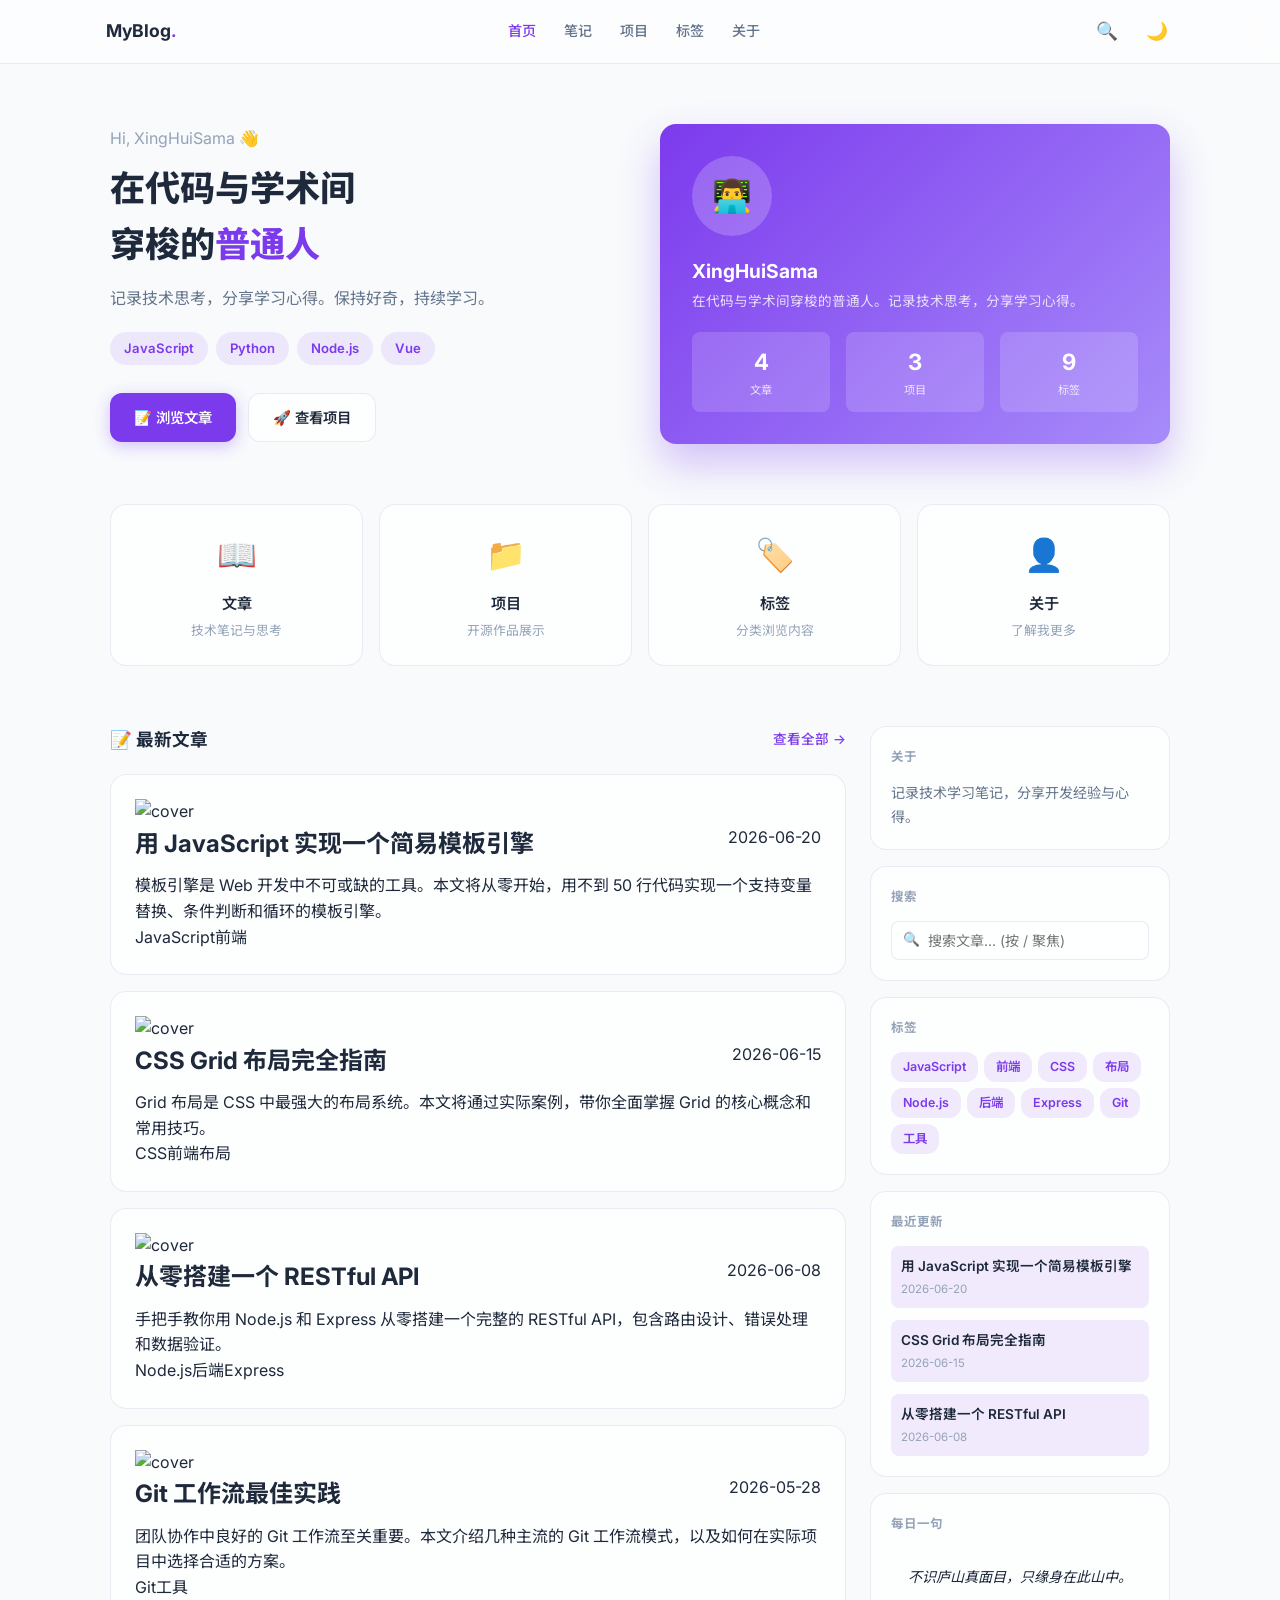
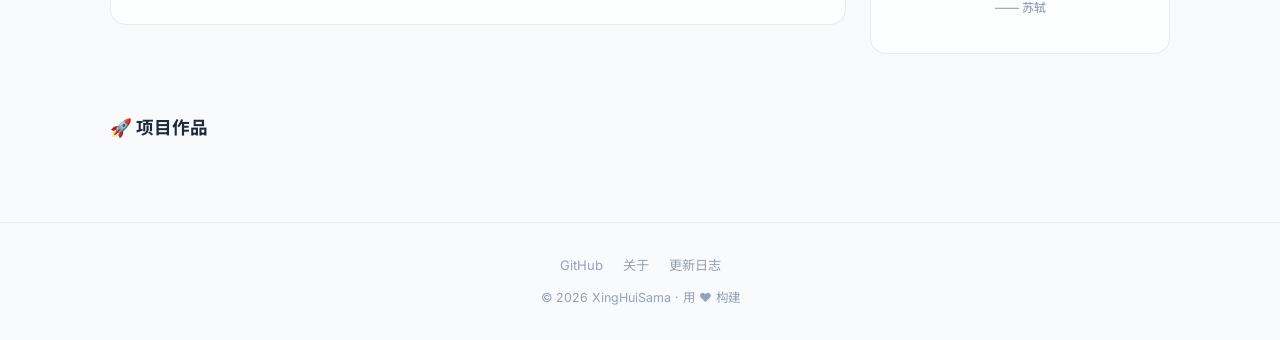
==== commit 4da657f9: "极简风格重构：卡片化设计 + 玻璃拟态 设计系统： - 主色: #7C3AED (紫色) - 背景: #F8FAFC - 卡片: rgba(255,255,255,0.7) + blur(12px) " ====
--- a/index.html
+++ b/index.html
@@ -1,143 +1,23 @@
 <!DOCTYPE html>
 <html lang="zh-CN">
 <head>
-<meta charset="UTF-8" />
-<meta name="viewport" content="width=device-width, initial-scale=1.0" />
+<meta charset="UTF-8">
+<meta name="viewport" content="width=device-width, initial-scale=1.0">
 <title>XingHuiSama</title>
-<meta name="description" content="个人博客" />
-<link rel="preconnect" href="https://fonts.googleapis.com" />
-<link rel="preconnect" href="https://fonts.gstatic.com" crossorigin />
-<link href="https://fonts.googleapis.com/css2?family=Inter:wght@400;500;600;700;800&family=Noto+Sans+SC:wght@400;500;600;700&family=JetBrains+Mono:wght@400;500&display=swap" rel="stylesheet" />
-<link rel="stylesheet" href="css/style.css" />
+<link rel="preconnect" href="https://fonts.googleapis.com">
+<link rel="preconnect" href="https://fonts.gstatic.com" crossorigin>
+<link href="https://fonts.googleapis.com/css2?family=Inter:wght@400;500;600;700;800&family=Noto+Sans+SC:wght@400;500;600;700&family=JetBrains+Mono:wght@400;500&display=swap" rel="stylesheet">
+<link rel="stylesheet" href="css/style.css">
 </head>
 <body>
-<div class="bg-layer">
-<div class="bg-image active" style="background-image:url('https://images.unsplash.com/photo-1519681393784-d120267933ba?w=800&q=60')"></div>
-<div class="bg-image" style="background-image:url('https://images.unsplash.com/photo-1470071459604-3b5ec3a7fe05?w=800&q=60')"></div>
-<div class="bg-overlay"></div>
-<div class="bg-gradient"></div>
-<div class="glow-blob top-left"></div>
-<div class="glow-blob bottom-right"></div>
-</div>
-<div class="fireflies">
-<div class="firefly" style="top:20%;left:15%"></div>
-<div class="firefly" style="top:60%;left:75%"></div>
-<div class="firefly" style="top:40%;left:45%"></div>
-</div>
-<header class="header">
-<div class="header-inner">
-<a href="index.html" class="logo">MyBlog<span class="logo-accent">の</span>宝藏之地</a>
-<button class="nav-toggle" id="nav-toggle" onclick="toggleNav()">
-<span class="nav-toggle-bar"></span>
-<span class="nav-toggle-bar"></span>
-<span class="nav-toggle-bar"></span>
-</button>
-<nav class="nav" id="main-nav">
-<a href="index.html">首页</a>
-<a href="notes.html">笔记</a>
-<a href="guestbook.html">留言</a>
-<a href="gallery.html">图集</a>
-<a href="friends.html">友链</a>
-<a href="tags.html">标签</a>
-<a href="changelog.html">日志</a>
-<a href="about.html">关于</a>
-<a href="settings.html">⚙️</a>
-<button class="theme-toggle" onclick="toggleTheme()">🌙 主题</button>
-</nav>
-<div class="nav-overlay" id="nav-overlay" onclick="closeNav()"></div>
-</div>
-</header>
-<main class="main">
-<section class="hero-section">
-<div class="hero-content">
-<div class="hero-avatar">
-<img id="hero-avatar-img" src="https://api.dicebear.com/7.x/notionists/svg?seed=Felix&backgroundColor=c0aede" alt="avatar" />
-</div>
-<h1 class="hero-name" id="hero-name">XingHuiSama</h1>
-<p class="hero-desc" id="hero-desc">在代码与学术间穿梭的普通人。记录技术思考，分享学习心得。</p>
-<div class="hero-tags">
-<span class="hero-tag">JavaScript</span>
-<span class="hero-tag">Python</span>
-<span class="hero-tag">Node.js</span>
-<span class="hero-tag">Vue</span>
-</div>
-<div class="hero-buttons">
-<a href="#articles" class="hero-btn hero-btn-primary">📝 查看文章</a>
-<a href="#projects" class="hero-btn hero-btn-secondary">🚀 查看项目</a>
-</div>
-</div>
-</section>
-<section class="quick-nav-section">
-<div class="quick-nav-grid">
-<a href="notes.html" class="quick-nav-card">
-<span class="quick-nav-icon">📝</span>
-<span class="quick-nav-label">博客文章</span>
-</a>
-<a href="#projects" class="quick-nav-card">
-<span class="quick-nav-icon">🚀</span>
-<span class="quick-nav-label">项目作品</span>
-</a>
-<a href="tags.html" class="quick-nav-card">
-<span class="quick-nav-icon">🏷️</span>
-<span class="quick-nav-label">分类标签</span>
-</a>
-<a href="about.html" class="quick-nav-card">
-<span class="quick-nav-icon">👤</span>
-<span class="quick-nav-label">关于我</span>
-</a>
-</div>
-</section>
-<section class="content-section" id="articles">
-<div class="content-grid">
-<div class="content-main">
-<div class="section-header">
-<h2 class="section-title">📝 最新文章</h2>
-<a href="notes.html" class="section-more">查看全部 →</a>
-</div>
-<div id="article-list"></div>
-</div>
-<aside class="sidebar">
-<div class="sidebar-card">
-<h3 class="sidebar-title">关于本站</h3>
-<p class="sidebar-about-text">记录技术学习笔记，分享开发经验与心得。</p>
-</div>
-<div class="sidebar-card">
-<h3 class="sidebar-title">搜索</h3>
-<div class="sidebar-search">
-<span class="sidebar-search-icon">🔍</span>
-<input type="text" id="search-input" placeholder="搜索文章..." autocomplete="off" />
-</div>
-</div>
-<div class="sidebar-card">
-<h3 class="sidebar-title">热门标签</h3>
-<div class="sidebar-tags" id="sidebar-tags"></div>
-</div>
-<div class="sidebar-card">
-<h3 class="sidebar-title">📖 每日一句</h3>
-<div class="widget-quote">
-<div class="quote-text" id="daily-quote">加载中...</div>
-<div class="quote-author" id="daily-quote-author"></div>
-</div>
-</div>
-</aside>
-</div>
-</section>
-<section class="project-section" id="projects">
-<div class="section-header" style="max-width:1100px;margin:0 auto 20px">
-<h2 class="section-title">🚀 项目作品</h2>
-</div>
-<div class="project-grid" id="project-list"></div>
-</section>
-</main>
-<footer class="footer-section">
-<div class="footer-links">
-<a href="https://github.com/linrjie" class="footer-link" target="_blank">GitHub</a>
-<a href="about.html" class="footer-link">关于</a>
-<a href="changelog.html" class="footer-link">更新日志</a>
-</div>
-<p class="footer-copyright">© 2026 MyBlog · 用 ❤️ 和代码构建</p>
-</footer>
-<button class="back-to-top" id="back-to-top" onclick="scrollToTop()">↑</button>
+<header class="topnav"><div class="topnav-inner"><a href="index.html" class="topnav-logo">MyBlog<span>.</span></a><nav class="topnav-links" id="nav-links"><a href="index.html" class="active">首页</a><a href="notes.html">笔记</a><a href="#projects">项目</a><a href="tags.html">标签</a><a href="about.html">关于</a></nav><div class="topnav-right"><button class="topnav-icon" id="search-btn">🔍</button><button class="topnav-icon" id="theme-btn">🌙</button><button class="nav-toggle" id="nav-toggle"><span></span><span></span><span></span></button></div></div></header>
+<div class="nav-overlay" id="nav-overlay"></div>
+<section class="hero"><div class="hero-left"><p class="hero-greeting">Hi, <span id="hero-name">XingHuiSama</span> 👋</p><h1 class="hero-name">在代码与学术间<br>穿梭的<span>普通人</span></h1><p class="hero-desc">记录技术思考，分享学习心得。保持好奇，持续学习。</p><div class="hero-tags"><span class="hero-tag">JavaScript</span><span class="hero-tag">Python</span><span class="hero-tag">Node.js</span><span class="hero-tag">Vue</span></div><div class="hero-btns"><a href="#articles" class="hero-btn hero-btn-primary">📝 浏览文章</a><a href="#projects" class="hero-btn hero-btn-secondary">🚀 查看项目</a></div></div><div class="hero-right"><div class="hero-card"><div class="hero-card-avatar">👨‍💻</div><div class="hero-card-name" id="hero-card-name">XingHuiSama</div><div class="hero-card-desc" id="hero-card-desc">全栈开发者 / 技术爱好者</div><div class="hero-card-stats"><div class="hero-stat"><div class="hero-stat-num" id="stat-articles">4</div><div class="hero-stat-label">文章</div></div><div class="hero-stat"><div class="hero-stat-num" id="stat-projects">3</div><div class="hero-stat-label">项目</div></div><div class="hero-stat"><div class="hero-stat-num" id="stat-tags">8</div><div class="hero-stat-label">标签</div></div></div></div></div></section>
+<section class="quick"><div class="quick-grid"><a href="notes.html" class="quick-card"><span class="quick-card-icon">📖</span><div class="quick-card-title">文章</div><div class="quick-card-sub">技术笔记与思考</div></a><a href="#projects" class="quick-card"><span class="quick-card-icon">📁</span><div class="quick-card-title">项目</div><div class="quick-card-sub">开源作品展示</div></a><a href="tags.html" class="quick-card"><span class="quick-card-icon">🏷️</span><div class="quick-card-title">标签</div><div class="quick-card-sub">分类浏览内容</div></a><a href="about.html" class="quick-card"><span class="quick-card-icon">👤</span><div class="quick-card-title">关于</div><div class="quick-card-sub">了解我更多</div></a></div></section>
+<section class="content" id="articles"><div class="content-main"><div class="section-header"><h2 class="section-title">📝 最新文章</h2><a href="notes.html" class="section-more">查看全部 →</a></div><div id="article-list"></div></div><aside class="sidebar"><div class="sidebar-card"><h3 class="sidebar-title">关于</h3><p class="sidebar-about">记录技术学习笔记，分享开发经验与心得。</p></div><div class="sidebar-card"><h3 class="sidebar-title">搜索</h3><div class="sidebar-search"><span class="sidebar-search-icon">🔍</span><input type="text" id="search-sidebar" placeholder="搜索文章... (按 / 聚焦)" autocomplete="off"></div></div><div class="sidebar-card"><h3 class="sidebar-title">标签</h3><div class="sidebar-tags" id="sidebar-tags"></div></div><div class="sidebar-card"><h3 class="sidebar-title">最近更新</h3><div class="sidebar-recent" id="sidebar-recent"></div></div><div class="sidebar-card"><h3 class="sidebar-title">每日一句</h3><div class="quote-card"><div class="quote-text" id="daily-quote">加载中...</div><div class="quote-author" id="daily-quote-author"></div></div></div></aside></section>
+<section class="projects" id="projects"><div class="section-header"><h2 class="section-title">🚀 项目作品</h2></div><div class="projects-grid" id="project-list"></div></section>
+<footer class="footer"><div class="footer-links"><a href="https://github.com/linrjie" class="footer-link" target="_blank">GitHub</a><a href="about.html" class="footer-link">关于</a><a href="changelog.html" class="footer-link">更新日志</a></div><p class="footer-copy">© 2026 XingHuiSama · 用 ❤️ 构建</p></footer>
+<button class="back-top" id="back-top">↑</button>
 <script src="js/quotes.js"></script>
 <script src="js/storage.js"></script>
 <script src="js/main.js"></script>
@@ -145,18 +25,6 @@
 <script src="js/projects.js"></script>
 <script src="js/widgets.js"></script>
 <script src="js/settings.js"></script>
-<script>
-renderArticleList("article-list");
-initDailyQuote();
-initBgSlideshow();
-renderProjectList("project-list");
-var allTags = [...new Set(articles.flatMap(function(a){ return a.tags; }))];
-var tagsEl = document.getElementById("sidebar-tags");
-if(tagsEl){tagsEl.innerHTML = allTags.slice(0,10).map(function(t){return '<a href="tags.html?tag='+encodeURIComponent(t)+'" class="sidebar-tag">'+t+'</a>';}).join("");}
-var si = document.getElementById("search-input");
-if(si){var dt;si.addEventListener("input",function(){clearTimeout(dt);dt=setTimeout(function(){var q=si.value;var r=searchArticles(q);var c=document.getElementById("article-list");if(!c)return;if(r.length===0){c.innerHTML='<p style="text-align:center;color:var(--text-muted);padding:40px 0">没有找到匹配的文章</p>';return;}c.innerHTML=r.map(function(a){return '<a href="article.html?id='+a.id+'" class="article-card"><div class="article-card-header"><h3 class="article-card-title">'+highlightText(a.title,q)+'</h3><span class="article-card-date">'+a.date+'</span></div><p class="article-card-summary">'+highlightText(a.excerpt,q)+'</p><div class="article-card-tags">'+a.tags.map(function(t){return '<span class="article-tag">'+t+'</span>';}).join("")+'</div></a>';}).join("");},200);});}
-async function applyHeroSettings(){var s=await SettingsStore.get();document.getElementById("hero-name").textContent=s.name;document.getElementById("hero-desc").textContent=s.subtitle;document.getElementById("hero-avatar-img").src=s.avatar;}
-applyHeroSettings();
-</script>
+<script src="js/app.js"></script>
 </body>
 </html>
--- a/css/style.css
+++ b/css/style.css
@@ -1,2106 +1,90 @@
-/* ===== CSS Variables ===== */
-:root {
-  --bg-primary: #f1f5f9;
-  --bg-card: rgba(255, 255, 255, 0.82);
-  --bg-card-hover: rgba(255, 255, 255, 0.92);
-  --text-primary: #1e293b;
-  --text-secondary: #475569;
-  --text-muted: #94a3b8;
-  --accent: #6366f1;
-  --accent-hover: #818cf8;
-  --accent-soft: rgba(99, 102, 241, 0.1);
-  --border: rgba(255, 255, 255, 0.6);
-  --shadow: 0 2px 12px rgba(0, 0, 0, 0.06);
-  --shadow-hover: 0 8px 24px rgba(0, 0, 0, 0.1);
-  --radius: 20px;
-  --radius-sm: 14px;
-  --radius-xs: 10px;
-  --max-width: 1100px;
-  --header-height: 60px;
-  --transition: 0.2s ease;
-}
-
-[data-theme="dark"] {
-  --bg-primary: #0f172a;
-  --bg-card: rgba(30, 41, 59, 0.88);
-  --bg-card-hover: rgba(30, 41, 59, 0.95);
-  --text-primary: #f1f5f9;
-  --text-secondary: #cbd5e1;
-  --text-muted: #64748b;
-  --accent: #818cf8;
-  --accent-hover: #a5b4fc;
-  --accent-soft: rgba(129, 140, 248, 0.15);
-  --border: rgba(255, 255, 255, 0.08);
-  --shadow: 0 2px 12px rgba(0, 0, 0, 0.25);
-  --shadow-hover: 0 8px 24px rgba(0, 0, 0, 0.35);
-}
-
-/* ===== Reset & Base ===== */
-*, *::before, *::after {
-  margin: 0;
-  padding: 0;
-  box-sizing: border-box;
-}
-
-html {
-  scroll-behavior: smooth;
-}
-
-body {
-  font-family: "Noto Serif SC", "Georgia", "Times New Roman", serif;
-  background: var(--bg-primary);
-  color: var(--text-primary);
-  line-height: 1.8;
-  min-height: 100vh;
-  overflow-x: hidden;
-  transition: background 0.5s, color 0.5s;
-}
-
-a {
-  text-decoration: none;
-  color: var(--accent);
-  transition: color var(--transition);
-}
-
-a:hover { color: var(--accent-hover); }
-img { max-width: 100%; }
-
-/* ===== Animated Background (轻量版) ===== */
-.bg-layer {
-  position: fixed;
-  inset: 0;
-  z-index: -1;
-  pointer-events: none;
-  overflow: hidden;
-  will-change: contents;
-}
-
-.bg-layer .bg-image {
-  position: absolute;
-  inset: 0;
-  background-size: cover;
-  background-position: center;
-  opacity: 0;
-  transition: opacity 1.5s ease;
-  will-change: opacity;
-}
-
-.bg-layer .bg-image.active { opacity: 1; }
-
-/* 半透明遮罩替代 backdrop-filter blur */
-.bg-layer .bg-overlay {
-  position: absolute;
-  inset: 0;
-  background: rgba(241, 245, 249, 0.55);
-}
-
-[data-theme="dark"] .bg-layer .bg-overlay {
-  background: rgba(15, 23, 42, 0.65);
-}
-
-/* 渐变色叠加 */
-.bg-layer .bg-gradient {
-  position: absolute;
-  inset: 0;
-  opacity: 0.35;
-  background: linear-gradient(-45deg, #a18cd1, #fbc2eb, #a1c4fd, #c2e9fb);
-  background-size: 400% 400%;
-  animation: gradientMove 18s ease infinite;
-  mix-blend-mode: color;
-  will-change: background-position;
-}
-
-[data-theme="dark"] .bg-layer .bg-gradient { opacity: 0.1; }
-
-@keyframes gradientMove {
-  0% { background-position: 0% 50%; }
-  50% { background-position: 100% 50%; }
-  100% { background-position: 0% 50%; }
-}
-
-/* 光晕 - 简化版，移除 filter blur */
-.bg-layer .glow-blob {
-  position: absolute;
-  border-radius: 50%;
-}
-
-.bg-layer .glow-blob.top-left {
-  top: -8%;
-  left: -8%;
-  width: 35%;
-  height: 35%;
-  background: radial-gradient(circle, rgba(161, 140, 209, 0.3), transparent 70%);
-}
-
-.bg-layer .glow-blob.bottom-right {
-  bottom: -8%;
-  right: -8%;
-  width: 35%;
-  height: 35%;
-  background: radial-gradient(circle, rgba(129, 140, 248, 0.25), transparent 70%);
-}
-
-/* ===== Fireflies (轻量版) ===== */
-.fireflies {
-  position: fixed;
-  inset: 0;
-  pointer-events: none;
-  z-index: 0;
-  overflow: hidden;
-}
-
-.firefly {
-  position: absolute;
-  width: 3px;
-  height: 3px;
-  border-radius: 50%;
-  background: rgba(100, 255, 150, 0.7);
-  box-shadow: 0 0 6px 2px rgba(100, 255, 150, 0.4);
-  animation: fireflyBreathe 3s ease-in-out infinite, fireflyFloat 10s ease-in-out infinite;
-  will-change: transform, opacity;
-}
-
-.firefly:nth-child(2) { animation-delay: 0.7s; animation-duration: 3.2s, 12s; }
-.firefly:nth-child(3) { animation-delay: 1.4s; animation-duration: 2.8s, 11s; }
-.firefly:nth-child(4) { animation-delay: 2.1s; animation-duration: 3.5s, 13s; }
-.firefly:nth-child(5) { animation-delay: 0.3s; animation-duration: 2.6s, 9s; }
-
-@keyframes fireflyBreathe {
-  0%, 100% { opacity: 0; transform: scale(0.5); }
-  50% { opacity: 0.9; transform: scale(1.1); }
-}
-
-@keyframes fireflyFloat {
-  0% { transform: translate(0, 0); }
-  25% { transform: translate(6vw, -10vh); }
-  50% { transform: translate(-3vw, -15vh); }
-  75% { transform: translate(10vw, -6vh); }
-  100% { transform: translate(0, 0); }
-}
-
-/* ===== Header ===== */
-.header {
-  position: fixed;
-  top: 0;
-  left: 0;
-  right: 0;
-  height: var(--header-height);
-  z-index: 100;
-  border-bottom: 1px solid var(--border);
-  background: var(--bg-card);
-  backdrop-filter: blur(12px);
-  -webkit-backdrop-filter: blur(12px);
-  box-shadow: 0 1px 3px rgba(0, 0, 0, 0.04);
-  will-change: transform;
-}
-
-.header-inner {
-  width: 92%;
-  max-width: var(--max-width);
-  margin: 0 auto;
-  height: 100%;
-  display: flex;
-  align-items: center;
-  justify-content: space-between;
-  padding: 0 16px;
-}
-
-.logo {
-  font-size: 1.1rem;
-  font-weight: 900;
-  color: var(--text-primary);
-  letter-spacing: -0.5px;
-  white-space: nowrap;
-}
-
-.logo:hover { color: var(--accent); }
-.logo .logo-accent { color: var(--accent); margin: 0 2px; }
-
-.nav {
-  display: flex;
-  align-items: center;
-  gap: 20px;
-}
-
-.nav a {
-  color: var(--text-secondary);
-  font-size: 0.82rem;
-  font-weight: 600;
-  position: relative;
-  padding: 4px 0;
-  transition: color 0.2s;
-}
-
-.nav a:hover { color: var(--accent); }
-
-.nav a.active { color: var(--accent); }
-
-.nav a.active::after {
-  content: "";
-  position: absolute;
-  bottom: -2px;
-  left: 50%;
-  transform: translateX(-50%);
-  width: 4px;
-  height: 4px;
-  background: var(--accent);
-  border-radius: 50%;
-  animation: pulse 2s ease-in-out infinite;
-}
-
-@keyframes pulse {
-  0%, 100% { opacity: 1; }
-  50% { opacity: 0.4; }
-}
-
-.theme-toggle {
-  background: none;
-  border: none;
-  cursor: pointer;
-  font-size: 1.1rem;
-  color: var(--text-secondary);
-  padding: 2px;
-  transition: color 0.2s, transform 0.2s;
-}
-
-.theme-toggle:hover {
-  color: var(--accent);
-  transform: rotate(20deg);
-}
-
-/* ===== Main ===== */
-.main {
-  width: 92%;
-  max-width: var(--max-width);
-  margin: 0 auto;
-  padding: calc(var(--header-height) + 28px) 0 50px;
-  position: relative;
-  z-index: 1;
-}
-
-/* ===== Hero Card ===== */
-.hero-card {
-  background: var(--bg-card);
-  border: 1px solid var(--border);
-  border-radius: var(--radius);
-  box-shadow: var(--shadow);
-  padding: 28px 32px;
-  display: flex;
-  align-items: center;
-  gap: 28px;
-  margin-bottom: 24px;
-  transition: box-shadow 0.3s, transform 0.3s;
-  contain: layout style;
-}
-
-.hero-card:hover {
-  transform: translateY(-2px);
-  box-shadow: var(--shadow-hover);
-}
-
-.hero-avatar {
-  width: 88px;
-  height: 88px;
-  border-radius: var(--radius-sm);
-  background: linear-gradient(135deg, var(--accent), #a855f7);
-  padding: 3px;
-  flex-shrink: 0;
-  box-shadow: 0 4px 16px rgba(99, 102, 241, 0.25);
-  transition: transform 0.3s;
-}
-
-.hero-card:hover .hero-avatar { transform: rotate(3deg); }
-
-.hero-avatar img {
-  width: 100%;
-  height: 100%;
-  border-radius: calc(var(--radius-sm) - 2px);
-  object-fit: cover;
-  background: white;
-}
-
-.hero-info { flex: 1; min-width: 0; }
-
-.hero-info h1 {
-  font-size: 1.5rem;
-  font-weight: 900;
-  margin-bottom: 4px;
-  letter-spacing: -0.5px;
-}
-
-.hero-info .hero-desc {
-  font-size: 0.85rem;
-  color: var(--text-secondary);
-  line-height: 1.6;
-}
-
-.hero-stats {
-  display: flex;
-  gap: 20px;
-  margin-top: 14px;
-}
-
-.hero-stat { text-align: center; }
-
-.hero-stat .stat-num {
-  font-size: 1.2rem;
-  font-weight: 900;
-  color: var(--accent);
-}
-
-.hero-stat .stat-label {
-  font-size: 0.6rem;
-  font-weight: 700;
-  color: var(--text-muted);
-  text-transform: uppercase;
-  letter-spacing: 1px;
-  margin-top: 2px;
-}
-
-.stat-divider {
-  width: 1px;
-  background: var(--border);
-  align-self: stretch;
-}
-
-/* ===== Search Bar ===== */
-.search-box {
-  position: relative;
-  max-width: 560px;
-  margin: 0 auto 28px;
-}
-
-.search-box input {
-  width: 100%;
-  padding: 14px 48px 14px 48px;
-  font-size: 0.92rem;
-  font-weight: 500;
-  border: 1px solid var(--border);
-  border-radius: 50px;
-  background: var(--bg-card);
-  color: var(--text-primary);
-  outline: none;
-  box-shadow: var(--shadow);
-  transition: border-color 0.2s, box-shadow 0.2s;
-  font-family: inherit;
-}
-
-.search-box input:focus {
-  border-color: var(--accent);
-  box-shadow: 0 0 0 3px var(--accent-soft), var(--shadow);
-}
-
-.search-box input::placeholder { color: var(--text-muted); }
-
-.search-icon {
-  position: absolute;
-  left: 18px;
-  top: 50%;
-  transform: translateY(-50%);
-  color: var(--text-muted);
-  pointer-events: none;
-  transition: color 0.2s;
-}
-
-.search-box input:focus ~ .search-icon { color: var(--accent); }
-.search-icon svg { width: 18px; height: 18px; }
-
-.search-clear {
-  position: absolute;
-  right: 14px;
-  top: 50%;
-  transform: translateY(-50%);
-  background: none;
-  border: none;
-  font-size: 0.9rem;
-  color: var(--text-muted);
-  cursor: pointer;
-  padding: 4px 8px;
-  display: none;
-  border-radius: 50%;
-  transition: color 0.2s, background 0.2s;
-}
-
-.search-clear.visible { display: flex; align-items: center; justify-content: center; }
-.search-clear:hover { color: var(--accent); background: var(--accent-soft); }
-
-/* ===== Section Title ===== */
-.section-title {
-  font-size: 0.95rem;
-  font-weight: 700;
-  margin-bottom: 18px;
-  padding-bottom: 8px;
-  border-bottom: 2px solid var(--border);
-  color: var(--text-primary);
-}
-
-/* ===== Article Cards ===== */
-.article-list {
-  display: flex;
-  flex-direction: column;
-  gap: 16px;
-}
-
-.article-card {
-  background: var(--bg-card);
-  border: 1px solid var(--border);
-  border-radius: var(--radius);
-  box-shadow: var(--shadow);
-  overflow: hidden;
-  transition: box-shadow 0.3s, transform 0.3s;
-  cursor: pointer;
-  contain: layout style;
-  will-change: transform;
-}
-
-.article-card:hover {
-  transform: translateY(-3px);
-  box-shadow: var(--shadow-hover);
-}
-
-.article-cover {
-  width: 100%;
-  height: 180px;
-  display: flex;
-  align-items: center;
-  justify-content: center;
-  position: relative;
-  overflow: hidden;
-  contain: layout paint;
-}
-
-.article-cover img {
-  width: 100%;
-  height: 100%;
-  object-fit: cover;
-  transition: transform 0.5s;
-}
-
-.article-card:hover .article-cover img { transform: scale(1.04); }
-
-.article-cover-overlay {
-  position: absolute;
-  inset: 0;
-  background: linear-gradient(to top, rgba(0, 0, 0, 0.6) 0%, transparent 50%);
-  z-index: 1;
-}
-
-.article-card-body { padding: 18px 22px 20px; }
-
-.article-card-header {
-  display: flex;
-  align-items: center;
-  justify-content: space-between;
-  margin-bottom: 6px;
-}
-
-.article-card h2 {
-  font-size: 1.05rem;
-  font-weight: 700;
-  color: var(--text-primary);
-}
-
-.article-card .date {
-  font-size: 0.75rem;
-  color: var(--text-muted);
-  white-space: nowrap;
-  font-family: "JetBrains Mono", "Fira Code", monospace;
-}
-
-.article-card .excerpt {
-  color: var(--text-secondary);
-  font-size: 0.85rem;
-  margin-bottom: 10px;
-  display: -webkit-box;
-  -webkit-line-clamp: 2;
-  -webkit-box-orient: vertical;
-  overflow: hidden;
-  line-height: 1.7;
-}
-
-.tags { display: flex; gap: 6px; flex-wrap: wrap; }
-
-.tag {
-  display: inline-block;
-  padding: 2px 10px;
-  font-size: 0.72rem;
-  color: var(--accent);
-  background: var(--accent-soft);
-  border-radius: 20px;
-  font-weight: 600;
-  transition: background 0.2s, color 0.2s;
-}
-
-.tag:hover { background: var(--accent); color: white; }
-
-/* ===== Empty State & Highlight ===== */
-.empty-state {
-  text-align: center;
-  color: var(--text-muted);
-  padding: 50px 0;
-  font-size: 0.95rem;
-}
-
-.search-highlight {
-  background: rgba(99, 102, 241, 0.2);
-  color: var(--accent);
-  padding: 1px 4px;
-  border-radius: 3px;
-  font-weight: 600;
-}
-
-/* ===== Breadcrumb ===== */
-.breadcrumb {
-  display: flex;
-  align-items: center;
-  gap: 8px;
-  font-size: 0.82rem;
-  color: var(--text-muted);
-  margin-bottom: 18px;
-}
-
-.breadcrumb a { color: var(--text-secondary); }
-.breadcrumb a:hover { color: var(--accent); }
-.breadcrumb-sep { color: var(--text-muted); }
-
-/* ===== Article Detail ===== */
-.article-header {
-  text-align: center;
-  padding: 16px 0 28px;
-  border-bottom: 1px solid var(--border);
-  margin-bottom: 28px;
-}
-
-.article-header h1 {
-  font-size: 1.6rem;
-  font-weight: 900;
-  margin-bottom: 12px;
-  line-height: 1.3;
-}
-
-.article-meta {
-  color: var(--text-muted);
-  font-size: 0.82rem;
-  display: flex;
-  align-items: center;
-  justify-content: center;
-  gap: 12px;
-  flex-wrap: wrap;
-}
-
-.article-content {
-  font-size: 0.95rem;
-  line-height: 2;
-}
-
-.article-content h2 {
-  font-size: 1.25rem;
-  font-weight: 700;
-  margin: 32px 0 12px;
-  color: var(--text-primary);
-}
-
-.article-content h3 {
-  font-size: 1.05rem;
-  font-weight: 600;
-  margin: 22px 0 8px;
-  color: var(--text-primary);
-}
-
-.article-content p { margin-bottom: 14px; color: var(--text-secondary); }
-
-.article-content code {
-  background: var(--accent-soft);
-  padding: 2px 6px;
-  border-radius: 5px;
-  font-size: 0.85em;
-  font-family: "JetBrains Mono", "Fira Code", "Consolas", monospace;
-  color: var(--accent);
-  font-weight: 500;
-}
-
-.article-content pre {
-  background: rgba(15, 23, 42, 0.92);
-  color: #e2e8f0;
-  padding: 18px 20px;
-  border-radius: var(--radius-xs);
-  overflow-x: auto;
-  margin: 16px 0;
-}
-
-.article-content pre code {
-  background: none;
-  padding: 0;
-  color: #e2e8f0;
-  font-size: 0.86em;
-}
-
-.article-content ul, .article-content ol {
-  margin: 8px 0 14px 22px;
-  color: var(--text-secondary);
-}
-
-.article-content li { margin-bottom: 5px; }
-
-.article-content blockquote {
-  border-left: 3px solid var(--accent);
-  padding: 12px 18px;
-  margin: 16px 0;
-  background: var(--accent-soft);
-  border-radius: 0 var(--radius-xs) var(--radius-xs) 0;
-  color: var(--text-secondary);
-  font-style: italic;
-}
-
-.back-link {
-  display: inline-flex;
-  align-items: center;
-  gap: 6px;
-  margin-bottom: 20px;
-  color: var(--text-secondary);
-  font-size: 0.82rem;
-  font-weight: 500;
-}
-
-.back-link:hover { color: var(--accent); }
-
-/* ===== Related Articles ===== */
-.related-section {
-  margin-top: 40px;
-  padding-top: 24px;
-  border-top: 1px solid var(--border);
-}
-
-.related-list {
-  display: grid;
-  grid-template-columns: repeat(auto-fill, minmax(220px, 1fr));
-  gap: 14px;
-}
-
-.related-card {
-  display: block;
-  background: var(--bg-card);
-  border: 1px solid var(--border);
-  border-radius: var(--radius-sm);
-  overflow: hidden;
-  transition: box-shadow 0.3s, transform 0.3s;
-  color: var(--text-primary);
-  contain: layout style;
-}
-
-.related-card:hover {
-  transform: translateY(-2px);
-  box-shadow: var(--shadow-hover);
-  color: var(--text-primary);
-}
-
-.related-card .article-cover { height: 100px; }
-
-.related-card-body { padding: 12px 14px; }
-
-.related-card h4 {
-  font-size: 0.85rem;
-  font-weight: 700;
-  margin-bottom: 4px;
-  color: var(--text-primary);
-  display: -webkit-box;
-  -webkit-line-clamp: 2;
-  -webkit-box-orient: vertical;
-  overflow: hidden;
-}
-
-.related-card .date {
-  font-size: 0.72rem;
-  color: var(--text-muted);
-  font-family: "JetBrains Mono", "Fira Code", monospace;
-}
-
-/* ===== About Page ===== */
-.about-section {
-  display: flex;
-  gap: 32px;
-  align-items: flex-start;
-  margin-top: 14px;
-}
-
-.about-avatar {
-  width: 110px;
-  height: 110px;
-  border-radius: var(--radius-sm);
-  background: linear-gradient(135deg, var(--accent), #a855f7);
-  display: flex;
-  align-items: center;
-  justify-content: center;
-  font-size: 2.2rem;
-  color: white;
-  flex-shrink: 0;
-  box-shadow: 0 6px 20px rgba(99, 102, 241, 0.25);
-}
-
-.about-text h1 { font-size: 1.5rem; font-weight: 900; margin-bottom: 6px; }
-.about-text .subtitle { color: var(--text-muted); margin-bottom: 14px; font-size: 0.88rem; }
-.about-text p { color: var(--text-secondary); margin-bottom: 12px; font-size: 0.92rem; }
-
-.about-skills { margin-top: 24px; }
-.about-skills h2 { font-size: 1.05rem; font-weight: 700; margin-bottom: 12px; }
-.skill-tags { display: flex; gap: 8px; flex-wrap: wrap; }
-
-.skill-tag {
-  padding: 5px 14px;
-  background: var(--bg-card);
-  border: 1px solid var(--border);
-  border-radius: 20px;
-  font-size: 0.82rem;
-  color: var(--text-secondary);
-  font-weight: 500;
-  transition: border-color 0.2s, color 0.2s;
-}
-
-.skill-tag:hover { border-color: var(--accent); color: var(--accent); }
-
-/* ===== Tags Page ===== */
-.tags-cloud {
-  display: flex;
-  gap: 8px;
-  flex-wrap: wrap;
-  margin-bottom: 28px;
-}
-
-.tags-cloud .tag {
-  font-size: 0.85rem;
-  padding: 5px 16px;
-  cursor: pointer;
-  border: 1px solid transparent;
-  transition: all 0.2s;
-}
-
-.tags-cloud .tag.active,
-.tags-cloud .tag:hover {
-  background: var(--accent);
-  color: white;
-  border-color: var(--accent);
-}
-
-.tag-section h3 {
-  font-size: 0.95rem;
-  font-weight: 700;
-  margin: 18px 0 12px;
-  color: var(--text-primary);
-}
-
-/* ===== Changelog Page ===== */
-.changelog-timeline {
-  position: relative;
-  padding-left: 26px;
-}
-
-.changelog-timeline::before {
-  content: "";
-  position: absolute;
-  left: 7px;
-  top: 0;
-  bottom: 0;
-  width: 2px;
-  background: var(--border);
-}
-
-.changelog-entry {
-  position: relative;
-  margin-bottom: 28px;
-}
-
-.changelog-entry::before {
-  content: "";
-  position: absolute;
-  left: -22px;
-  top: 5px;
-  width: 10px;
-  height: 10px;
-  border-radius: 50%;
-  background: var(--accent);
-  border: 2px solid var(--bg-primary);
-  box-shadow: 0 0 0 3px var(--accent-soft);
-}
-
-.changelog-header {
-  display: flex;
-  align-items: center;
-  gap: 10px;
-  margin-bottom: 10px;
-}
-
-.changelog-version { font-size: 0.95rem; font-weight: 700; color: var(--accent); }
-
-.changelog-date {
-  font-size: 0.75rem;
-  color: var(--text-muted);
-  font-family: "JetBrains Mono", "Fira Code", monospace;
-}
-
-.changelog-changes {
-  list-style: none;
-  display: flex;
-  flex-direction: column;
-  gap: 6px;
-}
-
-.changelog-changes li {
-  display: flex;
-  align-items: center;
-  gap: 8px;
-  font-size: 0.85rem;
-  color: var(--text-secondary);
-}
-
-.changelog-type {
-  display: inline-block;
-  padding: 2px 8px;
-  border-radius: 10px;
-  font-size: 0.68rem;
-  font-weight: 700;
-  flex-shrink: 0;
-}
-
-.cl-feat { background: var(--accent-soft); color: var(--accent); }
-.cl-improve { background: rgba(34, 197, 94, 0.1); color: #22c55e; }
-.cl-fix { background: rgba(239, 68, 68, 0.1); color: #ef4444; }
-
-/* ===== Back to Top ===== */
-.back-to-top {
-  position: fixed;
-  bottom: 28px;
-  right: 28px;
-  width: 44px;
-  height: 44px;
-  border-radius: 50%;
-  background: var(--accent);
-  color: white;
-  border: none;
-  cursor: pointer;
-  font-size: 1.1rem;
-  display: flex;
-  align-items: center;
-  justify-content: center;
-  box-shadow: 0 4px 14px rgba(99, 102, 241, 0.35);
-  opacity: 0;
-  transform: translateY(16px);
-  transition: opacity 0.25s, transform 0.25s;
-  z-index: 90;
-  will-change: transform, opacity;
-}
-
-.back-to-top.visible { opacity: 1; transform: translateY(0); }
-.back-to-top:hover {
-  background: var(--accent-hover);
-  transform: translateY(-2px);
-  box-shadow: 0 6px 18px rgba(99, 102, 241, 0.45);
-}
-
-/* ===== Footer ===== */
-.footer {
-  text-align: center;
-  padding: 24px 20px;
-  color: var(--text-muted);
-  font-size: 0.78rem;
-  border-top: 1px solid var(--border);
-  font-weight: 500;
-}
-
-/* ===== Widgets Sidebar ===== */
-.widgets-layout {
-  display: grid;
-  grid-template-columns: 1fr 260px;
-  gap: 20px;
-  align-items: start;
-}
-
-.widgets-sidebar {
-  display: flex;
-  flex-direction: column;
-  gap: 14px;
-  position: sticky;
-  top: calc(var(--header-height) + 20px);
-}
-
-.widget {
-  background: var(--bg-card);
-  border: 1px solid var(--border);
-  border-radius: var(--radius-sm);
-  padding: 18px;
-  box-shadow: var(--shadow);
-  transition: box-shadow 0.3s;
-  contain: layout style;
-}
-
-.widget:hover { box-shadow: var(--shadow-hover); }
-
-.widget-title {
-  font-size: 0.72rem;
-  font-weight: 700;
-  color: var(--text-muted);
-  text-transform: uppercase;
-  letter-spacing: 1px;
-  margin-bottom: 12px;
-}
-
-.widget-clock { text-align: center; }
-
-.clock-time {
-  font-size: 2rem;
-  font-weight: 900;
-  color: var(--accent);
-  font-family: "JetBrains Mono", "Fira Code", monospace;
-  letter-spacing: 2px;
-  line-height: 1.2;
-}
-
-.clock-date { font-size: 0.75rem; color: var(--text-muted); margin-top: 4px; }
-.clock-greeting { font-size: 0.8rem; color: var(--text-secondary); margin-top: 6px; font-weight: 500; }
-
-.widget-stats { display: grid; grid-template-columns: 1fr 1fr; gap: 10px; }
-
-.widget-stat-item {
-  text-align: center;
-  padding: 8px 0;
-  background: var(--accent-soft);
-  border-radius: var(--radius-xs);
-}
-
-.widget-stat-num { font-size: 1.15rem; font-weight: 900; color: var(--accent); }
-
-.widget-stat-label {
-  font-size: 0.62rem;
-  color: var(--text-muted);
-  font-weight: 600;
-  text-transform: uppercase;
-  letter-spacing: 0.5px;
-}
-
-.widget-online { text-align: center; }
-
-.online-time {
-  font-size: 1.4rem;
-  font-weight: 900;
-  color: var(--accent);
-  font-family: "JetBrains Mono", "Fira Code", monospace;
-}
-
-.online-label { font-size: 0.75rem; color: var(--text-muted); margin-top: 4px; }
-
-.online-dot {
-  display: inline-block;
-  width: 7px;
-  height: 7px;
-  background: #22c55e;
-  border-radius: 50%;
-  margin-right: 5px;
-  animation: pulse 2s ease-in-out infinite;
-}
-
-.widget-weather { text-align: center; }
-.weather-icon { font-size: 2.2rem; margin-bottom: 4px; }
-.weather-temp { font-size: 1.6rem; font-weight: 900; color: var(--text-primary); }
-.weather-desc { font-size: 0.8rem; color: var(--text-muted); }
-.weather-location { font-size: 0.7rem; color: var(--text-muted); margin-top: 4px; }
-
-.widget-links { display: flex; flex-direction: column; gap: 6px; }
-
-.widget-link {
-  display: flex;
-  align-items: center;
-  gap: 8px;
-  padding: 8px 12px;
-  background: var(--accent-soft);
-  border-radius: var(--radius-xs);
-  color: var(--text-secondary);
-  font-size: 0.8rem;
-  font-weight: 500;
-  transition: background 0.2s, color 0.2s, transform 0.2s;
-}
-
-.widget-link:hover {
-  background: var(--accent);
-  color: white;
-  transform: translateX(3px);
-}
-
-.widget-link-icon { font-size: 0.9rem; }
-
-/* ===== Notes Page ===== */
-.notes-grid {
-  display: grid;
-  grid-template-columns: repeat(auto-fill, minmax(260px, 1fr));
-  gap: 14px;
-}
-
-.note-card {
-  background: var(--bg-card);
-  border: 1px solid var(--border);
-  border-radius: var(--radius-sm);
-  padding: 20px;
-  box-shadow: var(--shadow);
-  transition: box-shadow 0.3s, transform 0.3s;
-  cursor: pointer;
-  position: relative;
-  overflow: hidden;
-  contain: layout style;
-}
-
-.note-card:hover { transform: translateY(-2px); box-shadow: var(--shadow-hover); }
-
-.note-card h3 {
-  font-size: 0.95rem;
-  font-weight: 700;
-  margin-bottom: 6px;
-  display: -webkit-box;
-  -webkit-line-clamp: 1;
-  -webkit-box-orient: vertical;
-  overflow: hidden;
-}
-
-.note-card .note-preview {
-  font-size: 0.82rem;
-  color: var(--text-secondary);
-  display: -webkit-box;
-  -webkit-line-clamp: 3;
-  -webkit-box-orient: vertical;
-  overflow: hidden;
-  line-height: 1.6;
-  margin-bottom: 10px;
-}
-
-.note-card .note-meta {
-  display: flex;
-  align-items: center;
-  justify-content: space-between;
-  font-size: 0.72rem;
-  color: var(--text-muted);
-}
-
-.note-card .note-attachments { display: flex; gap: 5px; margin-top: 8px; }
-
-.note-card .note-attach-thumb {
-  width: 44px;
-  height: 44px;
-  border-radius: 7px;
-  object-fit: cover;
-  border: 1px solid var(--border);
-}
-
-.note-card .note-delete {
-  position: absolute;
-  top: 8px;
-  right: 8px;
-  background: rgba(239, 68, 68, 0.1);
-  color: #ef4444;
-  border: none;
-  width: 26px;
-  height: 26px;
-  border-radius: 50%;
-  cursor: pointer;
-  font-size: 0.75rem;
-  display: flex;
-  align-items: center;
-  justify-content: center;
-  opacity: 0;
-  transition: opacity 0.2s;
-  z-index: 2;
-}
-
-.note-card:hover .note-delete { opacity: 1; }
-.note-card .note-delete:hover { background: #ef4444; color: white; }
-
-/* ===== Form Styles ===== */
-.form-card {
-  background: var(--bg-card);
-  border: 1px solid var(--border);
-  border-radius: var(--radius);
-  padding: 24px;
-  box-shadow: var(--shadow);
-  margin-bottom: 20px;
-}
-
-.form-card h2 { font-size: 1.05rem; font-weight: 700; margin-bottom: 18px; }
-
-.form-group { margin-bottom: 14px; }
-
-.form-group label {
-  display: block;
-  font-size: 0.82rem;
-  font-weight: 600;
-  color: var(--text-secondary);
-  margin-bottom: 5px;
-}
-
-.form-group input,
-.form-group textarea,
-.form-group select {
-  width: 100%;
-  padding: 10px 14px;
-  font-size: 0.88rem;
-  border: 1px solid var(--border);
-  border-radius: var(--radius-xs);
-  background: rgba(255, 255, 255, 0.6);
-  color: var(--text-primary);
-  outline: none;
-  transition: border-color 0.2s, box-shadow 0.2s;
-  font-family: inherit;
-  resize: vertical;
-}
-
-[data-theme="dark"] .form-group input,
-[data-theme="dark"] .form-group textarea,
-[data-theme="dark"] .form-group select {
-  background: rgba(30, 41, 59, 0.6);
-}
-
-.form-group input:focus,
-.form-group textarea:focus {
-  border-color: var(--accent);
-  box-shadow: 0 0 0 3px var(--accent-soft);
-}
-
-.form-group textarea { min-height: 100px; line-height: 1.7; }
-
-.form-group .file-upload {
-  display: flex;
-  align-items: center;
-  gap: 10px;
-  flex-wrap: wrap;
-}
-
-.form-group .file-upload-btn {
-  display: inline-flex;
-  align-items: center;
-  gap: 5px;
-  padding: 8px 18px;
-  background: var(--accent-soft);
-  color: var(--accent);
-  border: 1px dashed var(--accent);
-  border-radius: var(--radius-xs);
-  cursor: pointer;
-  font-size: 0.82rem;
-  font-weight: 600;
-  transition: background 0.2s, color 0.2s;
-}
-
-.form-group .file-upload-btn:hover {
-  background: var(--accent);
-  color: white;
-  border-style: solid;
-}
-
-.form-group .file-upload input[type="file"] { display: none; }
-
-.file-preview { display: flex; gap: 6px; flex-wrap: wrap; margin-top: 8px; }
-
-.file-preview-item {
-  position: relative;
-  width: 56px;
-  height: 56px;
-  border-radius: 7px;
-  overflow: hidden;
-  border: 1px solid var(--border);
-}
-
-.file-preview-item img { width: 100%; height: 100%; object-fit: cover; }
-
-.file-preview-item .remove-file {
-  position: absolute;
-  top: 2px;
-  right: 2px;
-  width: 16px;
-  height: 16px;
-  background: rgba(239, 68, 68, 0.9);
-  color: white;
-  border: none;
-  border-radius: 50%;
-  cursor: pointer;
-  font-size: 0.55rem;
-  display: flex;
-  align-items: center;
-  justify-content: center;
-}
-
-.btn {
-  display: inline-flex;
-  align-items: center;
-  gap: 5px;
-  padding: 8px 20px;
-  font-size: 0.85rem;
-  font-weight: 600;
-  border: none;
-  border-radius: var(--radius-xs);
-  cursor: pointer;
-  transition: background 0.2s, transform 0.2s, box-shadow 0.2s;
-  font-family: inherit;
-}
-
-.btn-primary {
-  background: var(--accent);
-  color: white;
-  box-shadow: 0 3px 10px rgba(99, 102, 241, 0.25);
-}
-
-.btn-primary:hover {
-  background: var(--accent-hover);
-  transform: translateY(-1px);
-  box-shadow: 0 5px 14px rgba(99, 102, 241, 0.35);
-}
-
-.btn-secondary {
-  background: var(--bg-card);
-  color: var(--text-secondary);
-  border: 1px solid var(--border);
-}
-
-.btn-secondary:hover { border-color: var(--accent); color: var(--accent); }
-
-.form-actions { display: flex; gap: 8px; margin-top: 18px; }
-
-/* ===== Guestbook ===== */
-.message-list { display: flex; flex-direction: column; gap: 14px; }
-
-.message-card {
-  background: var(--bg-card);
-  border: 1px solid var(--border);
-  border-radius: var(--radius-sm);
-  padding: 18px 20px;
-  box-shadow: var(--shadow);
-  transition: box-shadow 0.3s;
-  position: relative;
-}
-
-.message-card:hover { box-shadow: var(--shadow-hover); }
-
-.message-header {
-  display: flex;
-  align-items: center;
-  gap: 10px;
-  margin-bottom: 8px;
-}
-
-.message-avatar {
-  width: 36px;
-  height: 36px;
-  border-radius: 50%;
-  background: linear-gradient(135deg, var(--accent), #a855f7);
-  display: flex;
-  align-items: center;
-  justify-content: center;
-  color: white;
-  font-weight: 700;
-  font-size: 0.82rem;
-  flex-shrink: 0;
-}
-
-.message-author { font-weight: 700; font-size: 0.85rem; color: var(--text-primary); }
-
-.message-time {
-  font-size: 0.7rem;
-  color: var(--text-muted);
-  font-family: "JetBrains Mono", "Fira Code", monospace;
-}
-
-.message-body {
-  font-size: 0.85rem;
-  color: var(--text-secondary);
-  line-height: 1.7;
-  margin-bottom: 8px;
-}
-
-.message-image {
-  max-width: 280px;
-  border-radius: var(--radius-xs);
-  margin-top: 6px;
-  cursor: pointer;
-  transition: transform 0.2s;
-}
-
-.message-image:hover { transform: scale(1.02); }
-
-.message-delete {
-  position: absolute;
-  top: 10px;
-  right: 10px;
-  background: none;
-  border: none;
-  color: var(--text-muted);
-  cursor: pointer;
-  font-size: 0.75rem;
-  padding: 3px;
-  opacity: 0;
-  transition: opacity 0.2s;
-}
-
-.message-card:hover .message-delete { opacity: 1; }
-.message-delete:hover { color: #ef4444; }
-
-/* ===== Gallery ===== */
-.gallery-upload-zone {
-  border: 2px dashed var(--border);
-  border-radius: var(--radius);
-  padding: 40px 20px;
-  text-align: center;
-  cursor: pointer;
-  transition: border-color 0.2s, background 0.2s;
-  margin-bottom: 20px;
-  background: var(--bg-card);
-}
-
-.gallery-upload-zone:hover,
-.gallery-upload-zone.dragover {
-  border-color: var(--accent);
-  background: var(--accent-soft);
-}
-
-.gallery-upload-zone .upload-icon { font-size: 2.2rem; margin-bottom: 10px; }
-.gallery-upload-zone p { color: var(--text-muted); font-size: 0.85rem; }
-.gallery-upload-zone .upload-hint { font-size: 0.75rem; color: var(--text-muted); margin-top: 4px; }
-
-.gallery-grid {
-  display: grid;
-  grid-template-columns: repeat(auto-fill, minmax(180px, 1fr));
-  gap: 10px;
-}
-
-.gallery-item {
-  position: relative;
-  border-radius: var(--radius-xs);
-  overflow: hidden;
-  aspect-ratio: 1;
-  cursor: pointer;
-  box-shadow: var(--shadow);
-  transition: box-shadow 0.3s, transform 0.3s;
-  contain: layout paint;
-}
-
-.gallery-item:hover { transform: scale(1.02); box-shadow: var(--shadow-hover); }
-
-.gallery-item img {
-  width: 100%;
-  height: 100%;
-  object-fit: cover;
-  transition: transform 0.4s;
-}
-
-.gallery-item:hover img { transform: scale(1.04); }
-
-.gallery-item .gallery-delete {
-  position: absolute;
-  top: 6px;
-  right: 6px;
-  width: 24px;
-  height: 24px;
-  background: rgba(239, 68, 68, 0.85);
-  color: white;
-  border: none;
-  border-radius: 50%;
-  cursor: pointer;
-  font-size: 0.7rem;
-  display: flex;
-  align-items: center;
-  justify-content: center;
-  opacity: 0;
-  transition: opacity 0.2s;
-  z-index: 2;
-}
-
-.gallery-item:hover .gallery-delete { opacity: 1; }
-
-.gallery-item .gallery-caption {
-  position: absolute;
-  bottom: 0;
-  left: 0;
-  right: 0;
-  padding: 20px 10px 8px;
-  background: linear-gradient(to top, rgba(0, 0, 0, 0.65), transparent);
-  color: white;
-  font-size: 0.75rem;
-  font-weight: 500;
-  transform: translateY(100%);
-  transition: transform 0.25s;
-}
-
-.gallery-item:hover .gallery-caption { transform: translateY(0); }
-
-/* Lightbox */
-.lightbox {
-  position: fixed;
-  inset: 0;
-  background: rgba(0, 0, 0, 0.88);
-  z-index: 200;
-  display: flex;
-  align-items: center;
-  justify-content: center;
-  opacity: 0;
-  pointer-events: none;
-  transition: opacity 0.25s;
-}
-
-.lightbox.active { opacity: 1; pointer-events: auto; }
-
-.lightbox img {
-  max-width: 90vw;
-  max-height: 85vh;
-  border-radius: var(--radius-xs);
-  box-shadow: 0 16px 48px rgba(0, 0, 0, 0.5);
-}
-
-.lightbox-close {
-  position: absolute;
-  top: 18px;
-  right: 22px;
-  background: rgba(255, 255, 255, 0.12);
-  color: white;
-  border: none;
-  width: 40px;
-  height: 40px;
-  border-radius: 50%;
-  cursor: pointer;
-  font-size: 1.2rem;
-  display: flex;
-  align-items: center;
-  justify-content: center;
-  transition: background 0.2s;
-}
-
-.lightbox-close:hover { background: rgba(255, 255, 255, 0.25); }
-
-/* ===== Friends Page ===== */
-.friends-grid {
-  display: grid;
-  grid-template-columns: repeat(auto-fill, minmax(280px, 1fr));
-  gap: 16px;
-}
-
-.friend-card {
-  background: var(--bg-card);
-  border: 1px solid var(--border);
-  border-radius: var(--radius-sm);
-  padding: 20px;
-  box-shadow: var(--shadow);
-  display: flex;
-  align-items: center;
-  gap: 16px;
-  transition: box-shadow 0.3s, transform 0.3s;
-  position: relative;
-  contain: layout style;
-}
-
-.friend-card:hover {
-  transform: translateY(-2px);
-  box-shadow: var(--shadow-hover);
-}
-
-.friend-avatar {
-  width: 56px;
-  height: 56px;
-  border-radius: 50%;
-  object-fit: cover;
-  border: 2px solid var(--border);
-  flex-shrink: 0;
-  background: var(--bg-secondary, #f1f5f9);
-}
-
-.friend-info {
-  flex: 1;
-  min-width: 0;
-}
-
-.friend-name {
-  font-size: 0.95rem;
-  font-weight: 700;
-  color: var(--text-primary);
-  margin-bottom: 3px;
-  display: -webkit-box;
-  -webkit-line-clamp: 1;
-  -webkit-box-orient: vertical;
-  overflow: hidden;
-}
-
-.friend-desc {
-  font-size: 0.8rem;
-  color: var(--text-muted);
-  display: -webkit-box;
-  -webkit-line-clamp: 2;
-  -webkit-box-orient: vertical;
-  overflow: hidden;
-  line-height: 1.5;
-  margin-bottom: 6px;
-}
-
-.friend-link {
-  font-size: 0.75rem;
-  color: var(--accent);
-  font-weight: 500;
-  word-break: break-all;
-  display: -webkit-box;
-  -webkit-line-clamp: 1;
-  -webkit-box-orient: vertical;
-  overflow: hidden;
-}
-
-.friend-link:hover { text-decoration: underline; }
-
-.friend-actions {
-  position: absolute;
-  top: 10px;
-  right: 10px;
-  display: flex;
-  gap: 4px;
-  opacity: 0;
-  transition: opacity 0.2s;
-}
-
-.friend-card:hover .friend-actions { opacity: 1; }
-
-.friend-action-btn {
-  width: 24px;
-  height: 24px;
-  border-radius: 50%;
-  border: none;
-  cursor: pointer;
-  font-size: 0.7rem;
-  display: flex;
-  align-items: center;
-  justify-content: center;
-  transition: background 0.2s, color 0.2s;
-}
-
-.friend-edit-btn {
-  background: rgba(99, 102, 241, 0.1);
-  color: var(--accent);
-}
-
-.friend-edit-btn:hover { background: var(--accent); color: white; }
-
-.friend-del-btn {
-  background: rgba(239, 68, 68, 0.1);
-  color: #ef4444;
-}
-
-.friend-del-btn:hover { background: #ef4444; color: white; }
-
-.friend-avatar-upload {
-  display: flex;
-  align-items: center;
-  gap: 12px;
-}
-
-.friend-avatar-preview {
-  width: 48px;
-  height: 48px;
-  border-radius: 50%;
-  object-fit: cover;
-  border: 2px solid var(--border);
-  background: var(--bg-secondary, #f1f5f9);
-}
-
-.friend-apply-card {
-  background: var(--accent-soft);
-  border: 2px dashed var(--accent);
-  border-radius: var(--radius-sm);
-  padding: 24px;
-  text-align: center;
-  margin-bottom: 20px;
-}
-
-.friend-apply-card h3 {
-  font-size: 1rem;
-  font-weight: 700;
-  color: var(--accent);
-  margin-bottom: 8px;
-}
-
-.friend-apply-card p {
-  font-size: 0.85rem;
-  color: var(--text-secondary);
-  margin-bottom: 14px;
-}
-
-.friend-apply-card .friend-apply-template {
-  background: rgba(15, 23, 42, 0.9);
-  color: #e2e8f0;
-  padding: 12px 16px;
-  border-radius: var(--radius-xs);
-  font-size: 0.8rem;
-  font-family: "JetBrains Mono", monospace;
-  text-align: left;
-  line-height: 1.6;
-  margin-bottom: 14px;
-  white-space: pre-wrap;
-}
-
-/* ===== Settings Page ===== */
-.settings-avatar-upload {
-  display: flex;
-  flex-direction: column;
-  align-items: center;
-  gap: 14px;
-  margin-bottom: 20px;
-}
-
-.settings-avatar-ring {
-  width: 110px;
-  height: 110px;
-  border-radius: 50%;
-  background: linear-gradient(135deg, var(--accent), #a855f7);
-  padding: 4px;
-  cursor: pointer;
-  transition: transform 0.2s, box-shadow 0.2s;
-}
-
-.settings-avatar-ring:hover {
-  transform: scale(1.05);
-  box-shadow: 0 6px 20px rgba(99, 102, 241, 0.35);
-}
-
-.settings-avatar-ring img {
-  width: 100%;
-  height: 100%;
-  border-radius: 50%;
-  object-fit: cover;
-  background: white;
-  display: block;
-}
-
-.settings-avatar-hint {
-  font-size: 0.82rem;
-  color: var(--text-muted);
-}
-
-.settings-avatar-hint span {
-  color: var(--accent);
-  font-weight: 600;
-  cursor: pointer;
-}
-
-.settings-preview {
-  background: var(--bg-card);
-  border: 1px solid var(--border);
-  border-radius: var(--radius-sm);
-  padding: 20px;
-  margin-top: 20px;
-}
-
-.settings-preview h3 {
-  font-size: 0.82rem;
-  font-weight: 700;
-  color: var(--text-muted);
-  text-transform: uppercase;
-  letter-spacing: 1px;
-  margin-bottom: 14px;
-}
-
-.settings-preview-card {
-  display: flex;
-  align-items: center;
-  gap: 14px;
-  padding: 14px;
-  background: var(--accent-soft);
-  border-radius: var(--radius-xs);
-}
-
-.settings-preview-avatar {
-  width: 50px;
-  height: 50px;
-  border-radius: 50%;
-  object-fit: cover;
-  border: 2px solid var(--accent);
-}
-
-.settings-preview-name {
-  font-size: 1rem;
-  font-weight: 900;
-  color: var(--text-primary);
-}
-
-.settings-preview-sub {
-  font-size: 0.75rem;
-  color: var(--text-secondary);
-  margin-top: 2px;
-}
-
-/* ===== Markdown Editor ===== */
-.md-editor {
-  border: 1px solid var(--border);
-  border-radius: var(--radius-sm);
-  overflow: hidden;
-  background: var(--bg-card);
-}
-
-.md-editor-toolbar {
-  display: flex;
-  gap: 2px;
-  padding: 6px 10px;
-  background: var(--bg-secondary, #f1f5f9);
-  border-bottom: 1px solid var(--border);
-  flex-wrap: wrap;
-}
-
-.md-toolbar-btn {
-  padding: 5px 8px;
-  background: none;
-  border: none;
-  border-radius: 5px;
-  cursor: pointer;
-  font-size: 0.82rem;
-  color: var(--text-secondary);
-  transition: background 0.15s, color 0.15s;
-  font-weight: 600;
-}
-
-.md-toolbar-btn:hover { background: var(--accent-soft); color: var(--accent); }
-.md-toolbar-sep { width: 1px; background: var(--border); margin: 3px 5px; }
-
-.md-editor-body {
-  display: grid;
-  grid-template-columns: 1fr 1fr;
-  min-height: 280px;
-}
-
-.md-editor-pane { position: relative; }
-.md-editor-pane:first-child { border-right: 1px solid var(--border); }
-
-.md-editor-pane label {
-  position: absolute;
-  top: 8px;
-  left: 12px;
-  font-size: 0.65rem;
-  font-weight: 700;
-  color: var(--text-muted);
-  text-transform: uppercase;
-  letter-spacing: 1px;
-  z-index: 1;
-  pointer-events: none;
-}
-
-.md-editor textarea {
-  width: 100%;
-  height: 100%;
-  min-height: 280px;
-  padding: 32px 14px 14px;
-  border: none;
-  background: transparent;
-  color: var(--text-primary);
-  font-family: "JetBrains Mono", "Fira Code", "Consolas", monospace;
-  font-size: 0.85rem;
-  line-height: 1.7;
-  resize: vertical;
-  outline: none;
-  tab-size: 2;
-}
-
-.md-preview {
-  padding: 32px 14px 14px;
-  overflow-y: auto;
-  max-height: 460px;
-}
-
-.md-preview h1 { font-size: 1.4rem; font-weight: 900; margin: 16px 0 10px; border-bottom: 2px solid var(--border); padding-bottom: 6px; }
-.md-preview h2 { font-size: 1.2rem; font-weight: 700; margin: 14px 0 8px; }
-.md-preview h3 { font-size: 1rem; font-weight: 600; margin: 12px 0 6px; }
-.md-preview p { margin-bottom: 10px; color: var(--text-secondary); line-height: 1.8; }
-.md-preview strong { font-weight: 700; color: var(--text-primary); }
-.md-preview code { background: var(--accent-soft); padding: 1px 5px; border-radius: 4px; font-size: 0.85em; font-family: "JetBrains Mono", monospace; color: var(--accent); }
-
-.md-preview pre {
-  background: rgba(15, 23, 42, 0.92);
-  color: #e2e8f0;
-  padding: 14px;
-  border-radius: var(--radius-xs);
-  overflow-x: auto;
-  margin: 12px 0;
-}
-
-.md-preview pre code { background: none; padding: 0; color: #e2e8f0; }
-.md-preview ul, .md-preview ol { margin: 6px 0 10px 22px; color: var(--text-secondary); }
-.md-preview li { margin-bottom: 3px; }
-
-.md-preview blockquote {
-  border-left: 3px solid var(--accent);
-  padding: 8px 14px;
-  margin: 10px 0;
-  background: var(--accent-soft);
-  border-radius: 0 var(--radius-xs) var(--radius-xs) 0;
-  color: var(--text-secondary);
-  font-style: italic;
-}
-
-.md-preview a { color: var(--accent); text-decoration: underline; }
-.md-preview hr { border: none; border-top: 2px solid var(--border); margin: 16px 0; }
-.md-preview img { max-width: 100%; border-radius: var(--radius-xs); margin: 8px 0; }
-
-.md-preview table { width: 100%; border-collapse: collapse; margin: 10px 0; }
-.md-preview th, .md-preview td { border: 1px solid var(--border); padding: 6px 10px; text-align: left; font-size: 0.85rem; }
-.md-preview th { background: var(--bg-secondary, #f1f5f9); font-weight: 700; }
-.md-empty { color: var(--text-muted); font-style: italic; padding: 16px; text-align: center; }
-
-/* ===== Mobile Hamburger Menu ===== */
-.nav-toggle {
-  display: none;
-  background: none;
-  border: none;
-  cursor: pointer;
-  padding: 6px;
-  z-index: 110;
-}
-
-.nav-toggle-bar {
-  display: block;
-  width: 20px;
-  height: 2px;
-  background: var(--text-primary);
-  margin: 4px 0;
-  border-radius: 2px;
-  transition: all 0.3s;
-}
-
-.nav-toggle.active .nav-toggle-bar:nth-child(1) {
-  transform: rotate(45deg) translate(4px, 4px);
-}
-
-.nav-toggle.active .nav-toggle-bar:nth-child(2) {
-  opacity: 0;
-}
-
-.nav-toggle.active .nav-toggle-bar:nth-child(3) {
-  transform: rotate(-45deg) translate(5px, -5px);
-}
-
-.nav-overlay {
-  display: none;
-  position: fixed;
-  inset: 0;
-  background: rgba(0, 0, 0, 0.4);
-  z-index: 99;
-  opacity: 0;
-  transition: opacity 0.3s;
-}
-
-.nav-overlay.active {
-  display: block;
-  opacity: 1;
-}
-
-.nav-sidebar {
-  display: none;
-}
-
-@media (max-width: 768px) {
-  .nav-toggle { display: flex; flex-direction: column; align-items: center; }
-
-  .nav {
-    position: fixed;
-    top: 0;
-    right: -280px;
-    width: 280px;
-    height: 100vh;
-    background: var(--bg-card);
-    backdrop-filter: blur(20px);
-    -webkit-backdrop-filter: blur(20px);
-    flex-direction: column;
-    align-items: stretch;
-    gap: 0;
-    padding: 80px 24px 24px;
-    z-index: 101;
-    transition: right 0.3s ease;
-    box-shadow: -4px 0 24px rgba(0, 0, 0, 0.15);
-    overflow-y: auto;
-    -webkit-overflow-scrolling: touch;
-  }
-
-  .nav.open { right: 0; }
-
-  .nav a {
-    font-size: 1rem;
-    padding: 14px 0;
-    border-bottom: 1px solid var(--border);
-    text-align: left;
-  }
-
-  .nav a.active::after { display: none; }
-
-  .theme-toggle {
-    margin-top: 12px;
-    align-self: flex-start;
-    font-size: 1.3rem;
-    padding: 10px 0;
-  }
-
-  #sync-status { display: none; }
-}
-
-/* ===== Mobile ===== */
-@media (max-width: 640px) {
-  .header-inner { width: 96%; }
-
-  .hero-card { flex-direction: column; text-align: center; padding: 22px 20px; gap: 16px; }
-  .hero-stats { justify-content: center; }
-  .hero-info h1 { font-size: 1.2rem; }
-
-  .article-cover { height: 140px; }
-  .article-card-body { padding: 14px 18px; }
-  .article-card-header { flex-direction: column; align-items: flex-start; gap: 3px; }
-
-  .back-to-top { bottom: 18px; right: 18px; width: 40px; height: 40px; }
-  .related-list { grid-template-columns: 1fr; }
-  .about-section { flex-direction: column; align-items: center; text-align: center; }
-
-  .widgets-layout { grid-template-columns: 1fr; }
-  .widgets-sidebar { position: static; display: grid; grid-template-columns: 1fr 1fr; gap: 10px; }
-
-  .notes-grid { grid-template-columns: 1fr; }
-  .gallery-grid { grid-template-columns: repeat(2, 1fr); gap: 8px; }
-  .md-editor-body { grid-template-columns: 1fr; }
-  .md-editor-pane:first-child { border-right: none; border-bottom: 1px solid var(--border); }
-  .friends-grid { grid-template-columns: 1fr; }
-}
-
-/* ===== Accessibility & Reduced Motion ===== */
-@media (prefers-reduced-motion: reduce) {
-  *, *::before, *::after {
-    animation-duration: 0.01ms !important;
-    animation-iteration-count: 1 !important;
-    transition-duration: 0.01ms !important;
-  }
-  
-  .firefly {
-    animation: none !important;
-    opacity: 0.5;
-  }
-  
-  .bg-layer .bg-gradient {
-    animation: none !important;
-  }
-}
-
-/* ===== Touch Optimization ===== */
-@media (pointer: coarse) {
-  .btn, .nav a, .theme-toggle, .nav-toggle, .back-to-top,
-  .widget-link, .tag, .friend-action-btn, .note-delete,
-  .message-delete, .gallery-delete {
-    min-height: 44px;
-    min-width: 44px;
-  }
-  
-  .article-card, .note-card, .friend-card, .gallery-item {
-    touch-action: manipulation;
-  }
-}
-
-/* ===== Daily Quote Widget ===== */
-.widget-quote {
-  text-align: center;
-  padding: 12px 0;
-}
-
-.quote-text {
-  font-size: 0.9rem;
-  color: var(--text-primary);
-  line-height: 1.8;
-  font-style: italic;
-  margin-bottom: 10px;
-  position: relative;
-  padding: 0 10px;
-}
-
-.quote-text::before {
-  content: "\201C";
-  font-size: 2rem;
-  color: var(--accent);
-  position: absolute;
-  left: -5px;
-  top: -10px;
-  opacity: 0.3;
-}
-
-.quote-text::after {
-  content: "\201D";
-  font-size: 2rem;
-  color: var(--accent);
-  position: absolute;
-  right: -5px;
-  bottom: -15px;
-  opacity: 0.3;
-}
-
-.quote-author {
-  font-size: 0.75rem;
-  color: var(--text-muted);
-  font-weight: 500;
-  margin-top: 8px;
-}
-.hero-section{min-height:60vh;display:flex;align-items:center;justify-content:center;text-align:center;padding:80px 20px 40px}
-.hero-content{max-width:640px;animation:fadeInUp .8s ease-out}
-.hero-avatar{width:120px;height:120px;border-radius:50%;background:linear-gradient(135deg,var(--accent),#a855f7);padding:4px;margin:0 auto 24px}
-.hero-avatar img{width:100%;height:100%;border-radius:50%;object-fit:cover;background:white}
-.hero-name{font-size:2.5rem;font-weight:800;margin-bottom:12px}
-.hero-desc{font-size:1.1rem;color:var(--text-secondary);margin-bottom:24px;line-height:1.7}
-.hero-tags{display:flex;gap:10px;justify-content:center;flex-wrap:wrap;margin-bottom:32px}
-.hero-tag{padding:6px 16px;background:var(--accent-soft);color:var(--accent);border-radius:20px;font-size:.85rem;font-weight:600}
-.hero-buttons{display:flex;gap:16px;justify-content:center;flex-wrap:wrap}
-.hero-btn{padding:12px 28px;border-radius:12px;font-size:.95rem;font-weight:600;cursor:pointer;transition:all .3s;text-decoration:none;display:inline-flex;align-items:center;gap:8px}
-.hero-btn-primary{background:var(--accent);color:white;box-shadow:0 4px 16px rgba(99,102,241,.3)}
-.hero-btn-primary:hover{transform:translateY(-2px);box-shadow:0 6px 24px rgba(99,102,241,.4);color:white}
-.hero-btn-secondary{background:var(--bg-card);color:var(--text-primary);border:1px solid var(--border)}
-.hero-btn-secondary:hover{transform:translateY(-2px);border-color:var(--accent);color:var(--accent)}
-.quick-nav-section{padding:0 20px 60px}
-.quick-nav-grid{display:grid;grid-template-columns:repeat(4,1fr);gap:16px;max-width:800px;margin:0 auto}
-.quick-nav-card{background:var(--bg-card);border:1px solid var(--border);border-radius:16px;padding:24px 16px;text-align:center;text-decoration:none;transition:all .3s}
-.quick-nav-card:hover{transform:translateY(-4px);box-shadow:var(--shadow-hover);border-color:var(--accent)}
-.quick-nav-icon{font-size:2rem;margin-bottom:12px;display:block}
-.quick-nav-label{font-size:.9rem;font-weight:600;color:var(--text-primary)}
-.content-section{padding:0 20px 60px}
-.content-grid{display:grid;grid-template-columns:1fr 300px;gap:24px;max-width:1100px;margin:0 auto}
+:root{--primary:#7C3AED;--primary-hover:#6D28D9;--primary-soft:rgba(124,58,237,.1);--bg:#F8FAFC;--card:rgba(255,255,255,.7);--card-hover:rgba(255,255,255,.9);--text:#1E293B;--text-secondary:#64748B;--text-muted:#94A3B8;--border:rgba(226,232,240,.8);--shadow:0 10px 30px rgba(0,0,0,.08);--shadow-hover:0 20px 40px rgba(0,0,0,.12);--radius:16px;--radius-sm:12px;--radius-xs:8px;--blur:12px;--max-width:1100px;--header-height:64px}
+[data-theme=dark]{--bg:#0F172A;--card:rgba(30,41,59,.8);--card-hover:rgba(30,41,59,.95);--text:#F1F5F9;--text-secondary:#CBD5E1;--text-muted:#64748B;--border:rgba(255,255,255,.08);--shadow:0 10px 30px rgba(0,0,0,.3);--shadow-hover:0 20px 40px rgba(0,0,0,.4)}
+*,*::before,*::after{margin:0;padding:0;box-sizing:border-box}html{scroll-behavior:smooth}
+body{font-family:Inter,Noto Sans SC,-apple-system,sans-serif;background:var(--bg);color:var(--text);line-height:1.6;min-height:100vh;overflow-x:hidden;transition:background .3s,color .3s}
+a{text-decoration:none;color:var(--primary);transition:color .2s}a:hover{color:var(--primary-hover)}img{max-width:100%}
+.topnav{position:fixed;top:0;left:0;right:0;height:var(--header-height);z-index:100;background:rgba(255,255,255,.6);backdrop-filter:blur(var(--blur));-webkit-backdrop-filter:blur(var(--blur));border-bottom:1px solid var(--border)}
+.topnav-inner{width:92%;max-width:var(--max-width);margin:0 auto;height:100%;display:flex;align-items:center;justify-content:space-between;padding:0 16px}
+.topnav-logo{font-size:1.1rem;font-weight:700;color:var(--text)}.topnav-logo span{color:var(--primary)}
+.topnav-links{display:flex;align-items:center;gap:28px}.topnav-links a{color:var(--text-secondary);font-size:.88rem;font-weight:500;transition:color .2s}.topnav-links a:hover,.topnav-links a.active{color:var(--primary)}
+.topnav-right{display:flex;align-items:center;gap:16px}
+.topnav-icon{background:none;border:none;cursor:pointer;color:var(--text-secondary);font-size:1.1rem;padding:6px;border-radius:8px;transition:all .2s}.topnav-icon:hover{color:var(--primary);background:var(--primary-soft)}
+.nav-toggle{display:none;background:none;border:none;cursor:pointer;padding:6px}.nav-toggle span{display:block;width:20px;height:2px;background:var(--text);margin:4px 0;border-radius:2px;transition:all .3s}
+.nav-overlay{display:none;position:fixed;inset:0;background:rgba(0,0,0,.4);z-index:99}.nav-overlay.active{display:block}
+.hero{padding:calc(var(--header-height) + 60px) 20px 60px;max-width:var(--max-width);margin:0 auto;display:grid;grid-template-columns:1fr 1fr;gap:40px;align-items:center}
+.hero-left{animation:fadeInUp .6s ease-out}
+.hero-greeting{font-size:1rem;color:var(--text-muted);margin-bottom:8px}
+.hero-name{font-size:2.2rem;font-weight:800;margin-bottom:12px;color:var(--text)}.hero-name span{color:var(--primary)}
+.hero-desc{font-size:1rem;color:var(--text-secondary);margin-bottom:20px;line-height:1.7}
+.hero-tags{display:flex;gap:8px;flex-wrap:wrap;margin-bottom:28px}
+.hero-tag{padding:6px 14px;background:var(--primary-soft);color:var(--primary);border-radius:20px;font-size:.82rem;font-weight:600}
+.hero-btns{display:flex;gap:12px}
+.hero-btn{padding:12px 24px;border-radius:var(--radius-sm);font-size:.9rem;font-weight:600;cursor:pointer;transition:all .2s;border:none;display:inline-flex;align-items:center;gap:8px}
+.hero-btn-primary{background:var(--primary);color:white;box-shadow:0 4px 16px rgba(124,58,237,.3)}.hero-btn-primary:hover{transform:translateY(-2px);box-shadow:0 6px 24px rgba(124,58,237,.4);color:white}
+.hero-btn-secondary{background:var(--card);color:var(--text);border:1px solid var(--border);backdrop-filter:blur(var(--blur))}.hero-btn-secondary:hover{transform:translateY(-2px);border-color:var(--primary);color:var(--primary)}
+.hero-right{animation:fadeInUp .6s ease-out .1s both}
+.hero-card{background:linear-gradient(135deg,#7C3AED,#A78BFA);border-radius:var(--radius);padding:32px;color:white;box-shadow:0 20px 40px rgba(124,58,237,.3)}
+.hero-card-avatar{width:80px;height:80px;border-radius:50%;background:rgba(255,255,255,.2);margin-bottom:20px;display:flex;align-items:center;justify-content:center;font-size:2rem}
+.hero-card-name{font-size:1.2rem;font-weight:700;margin-bottom:4px}
+.hero-card-desc{font-size:.85rem;opacity:.8;margin-bottom:20px}
+.hero-card-stats{display:grid;grid-template-columns:repeat(3,1fr);gap:16px}
+.hero-stat{text-align:center;padding:12px;background:rgba(255,255,255,.15);border-radius:var(--radius-xs)}
+.hero-stat-num{font-size:1.4rem;font-weight:700}.hero-stat-label{font-size:.7rem;opacity:.8;margin-top:2px}
+.quick{padding:0 20px 60px;max-width:var(--max-width);margin:0 auto}
+.quick-grid{display:grid;grid-template-columns:repeat(4,1fr);gap:16px}
+.quick-card{background:var(--card);backdrop-filter:blur(var(--blur));border:1px solid var(--border);border-radius:var(--radius);padding:24px;text-align:center;text-decoration:none;transition:all .2s;cursor:pointer}
+.quick-card:hover{transform:translateY(-6px);box-shadow:var(--shadow-hover);border-color:var(--primary)}
+.quick-card-icon{font-size:2rem;margin-bottom:12px;display:block}
+.quick-card-title{font-size:.95rem;font-weight:600;color:var(--text);margin-bottom:4px}
+.quick-card-sub{font-size:.8rem;color:var(--text-muted)}
+.content{padding:0 20px 60px;max-width:var(--max-width);margin:0 auto;display:grid;grid-template-columns:1fr 300px;gap:24px}
 .content-main{min-width:0}
 .section-header{display:flex;align-items:center;justify-content:space-between;margin-bottom:20px}
-.section-title{font-size:1.2rem;font-weight:700;color:var(--text-primary);display:flex;align-items:center;gap:8px}
-.section-more{font-size:.85rem;color:var(--accent);text-decoration:none;font-weight:500}
-.section-more:hover{text-decoration:underline}
-.article-card{background:var(--bg-card);border:1px solid var(--border);border-radius:16px;padding:24px;margin-bottom:16px;transition:all .3s;cursor:pointer;text-decoration:none;display:block}
-.article-card:hover{transform:translateY(-4px);box-shadow:var(--shadow-hover);border-color:var(--accent)}
-.article-card-header{display:flex;align-items:flex-start;justify-content:space-between;gap:16px;margin-bottom:12px}
-.article-card-title{font-size:1.15rem;font-weight:700;color:var(--text-primary);line-height:1.4}
-.article-card-date{font-size:.8rem;color:var(--text-muted);white-space:nowrap;font-family:JetBrains Mono,monospace}
-.article-card-summary{font-size:.9rem;color:var(--text-secondary);line-height:1.7;margin-bottom:16px;display:-webkit-box;-webkit-line-clamp:2;-webkit-box-orient:vertical;overflow:hidden}
-.article-card-tags{display:flex;gap:8px;flex-wrap:wrap}
-.article-tag{padding:4px 12px;background:var(--accent-soft);color:var(--accent);border-radius:16px;font-size:.75rem;font-weight:600}
-.sidebar{display:flex;flex-direction:column;gap:20px}
-.sidebar-card{background:var(--bg-card);border:1px solid var(--border);border-radius:16px;padding:20px}
-.sidebar-title{font-size:.85rem;font-weight:700;color:var(--text-muted);text-transform:uppercase;letter-spacing:1px;margin-bottom:16px}
-.sidebar-about-text{font-size:.9rem;color:var(--text-secondary);line-height:1.7}
-.sidebar-tags{display:flex;gap:8px;flex-wrap:wrap}
-.sidebar-tag{padding:6px 14px;background:var(--accent-soft);color:var(--accent);border-radius:16px;font-size:.8rem;font-weight:600;cursor:pointer;transition:all .2s;text-decoration:none}
-.sidebar-tag:hover{background:var(--accent);color:white}
+.section-title{font-size:1.1rem;font-weight:700;color:var(--text);display:flex;align-items:center;gap:8px}
+.section-more{font-size:.85rem;color:var(--primary);font-weight:500}.section-more:hover{text-decoration:underline}
+.article-card{background:var(--card);backdrop-filter:blur(var(--blur));border:1px solid var(--border);border-radius:var(--radius);padding:24px;margin-bottom:16px;transition:all .2s;cursor:pointer;text-decoration:none;display:block}
+.article-card:hover{transform:translateY(-4px);box-shadow:var(--shadow-hover);border-color:var(--primary)}
+.article-card-header{display:flex;align-items:flex-start;justify-content:space-between;gap:16px;margin-bottom:10px}
+.article-card-title{font-size:1.1rem;font-weight:700;color:var(--text);line-height:1.4}
+.article-card-date{font-size:.78rem;color:var(--text-muted);white-space:nowrap;font-family:JetBrains Mono,monospace}
+.article-card-summary{font-size:.88rem;color:var(--text-secondary);line-height:1.7;margin-bottom:14px;display:-webkit-box;-webkit-line-clamp:2;-webkit-box-orient:vertical;overflow:hidden}
+.article-card-footer{display:flex;align-items:center;justify-content:space-between}
+.article-card-tags{display:flex;gap:6px;flex-wrap:wrap}
+.article-tag{padding:4px 10px;background:var(--primary-soft);color:var(--primary);border-radius:12px;font-size:.72rem;font-weight:600}
+.article-card-reading{font-size:.75rem;color:var(--text-muted)}
+.sidebar{display:flex;flex-direction:column;gap:16px}
+.sidebar-card{background:var(--card);backdrop-filter:blur(var(--blur));border:1px solid var(--border);border-radius:var(--radius);padding:20px}
+.sidebar-title{font-size:.78rem;font-weight:700;color:var(--text-muted);text-transform:uppercase;letter-spacing:1px;margin-bottom:14px}
+.sidebar-about{font-size:.88rem;color:var(--text-secondary);line-height:1.7}
+.sidebar-tags{display:flex;gap:6px;flex-wrap:wrap}
+.sidebar-tag{padding:5px 12px;background:var(--primary-soft);color:var(--primary);border-radius:12px;font-size:.78rem;font-weight:600;cursor:pointer;transition:all .2s;text-decoration:none}.sidebar-tag:hover{background:var(--primary);color:white}
 .sidebar-search{position:relative}
-.sidebar-search input{width:100%;padding:10px 14px 10px 36px;border:1px solid var(--border);border-radius:10px;background:rgba(255,255,255,.6);color:var(--text-primary);font-size:.9rem;outline:none;transition:all .2s}
-.sidebar-search input:focus{border-color:var(--accent);box-shadow:0 0 0 3px var(--accent-soft)}
-.sidebar-search-icon{position:absolute;left:12px;top:50%;transform:translateY(-50%);color:var(--text-muted);font-size:.9rem}
-.project-section{padding:0 20px 60px}
-.project-grid{display:grid;grid-template-columns:repeat(3,1fr);gap:20px;max-width:1100px;margin:0 auto}
-.project-card{background:var(--bg-card);border:1px solid var(--border);border-radius:16px;padding:24px;transition:all .3s}
-.project-card:hover{transform:translateY(-4px);box-shadow:var(--shadow-hover);border-color:var(--accent)}
+.sidebar-search input{width:100%;padding:10px 14px 10px 36px;border:1px solid var(--border);border-radius:var(--radius-xs);background:rgba(255,255,255,.5);color:var(--text);font-size:.88rem;outline:none;transition:all .2s;font-family:inherit}
+.sidebar-search input:focus{border-color:var(--primary);box-shadow:0 0 0 3px var(--primary-soft)}
+.sidebar-search-icon{position:absolute;left:12px;top:50%;transform:translateY(-50%);color:var(--text-muted);font-size:.85rem}
+.sidebar-recent{display:flex;flex-direction:column;gap:12px}
+.sidebar-recent-item{display:block;padding:10px;background:var(--primary-soft);border-radius:var(--radius-xs);text-decoration:none;transition:all .2s}
+.sidebar-recent-item:hover{background:var(--primary);color:white}
+.sidebar-recent-title{font-size:.85rem;font-weight:600;color:var(--text);margin-bottom:2px}.sidebar-recent-item:hover .sidebar-recent-title{color:white}
+.sidebar-recent-date{font-size:.72rem;color:var(--text-muted)}.sidebar-recent-item:hover .sidebar-recent-date{color:rgba(255,255,255,.8)}
+.projects{padding:0 20px 60px;max-width:var(--max-width);margin:0 auto}
+.projects-grid{display:grid;grid-template-columns:repeat(3,1fr);gap:20px}
+.project-card{background:var(--card);backdrop-filter:blur(var(--blur));border:1px solid var(--border);border-radius:var(--radius);padding:24px;transition:all .2s;display:flex;flex-direction:column}
+.project-card:hover{transform:translateY(-4px);box-shadow:var(--shadow-hover);border-color:var(--primary)}
 .project-card-header{display:flex;align-items:center;justify-content:space-between;margin-bottom:12px}
 .project-card-icon{font-size:1.5rem}
 .project-card-links{display:flex;gap:8px}
-.project-link{padding:6px 12px;background:var(--accent-soft);color:var(--accent);border-radius:8px;font-size:.75rem;font-weight:600;text-decoration:none;transition:all .2s}
-.project-link:hover{background:var(--accent);color:white}
-.project-card-name{font-size:1.1rem;font-weight:700;color:var(--text-primary);margin-bottom:8px}
-.project-card-desc{font-size:.85rem;color:var(--text-secondary);line-height:1.6;margin-bottom:16px}
+.project-link{width:32px;height:32px;background:var(--primary-soft);color:var(--primary);border-radius:8px;display:flex;align-items:center;justify-content:center;font-size:.85rem;transition:all .2s;text-decoration:none}.project-link:hover{background:var(--primary);color:white}
+.project-card-name{font-size:1.05rem;font-weight:700;color:var(--text);margin-bottom:8px}
+.project-card-desc{font-size:.85rem;color:var(--text-secondary);line-height:1.6;margin-bottom:16px;flex:1}
 .project-card-tech{display:flex;gap:6px;flex-wrap:wrap}
-.project-tech-tag{padding:4px 10px;background:var(--bg-primary);color:var(--text-muted);border-radius:6px;font-size:.72rem;font-weight:500}
-.widget-quote{text-align:center;padding:12px 0}
-.quote-text{font-size:.9rem;color:var(--text-primary);line-height:1.8;font-style:italic;margin-bottom:10px;position:relative;padding:0 10px}
-.quote-text::before{content:"\201C";font-size:2rem;color:var(--accent);position:absolute;left:-5px;top:-10px;opacity:.3}
-.quote-text::after{content:"\201D";font-size:2rem;color:var(--accent);position:absolute;right:-5px;bottom:-15px;opacity:.3}
-.quote-author{font-size:.75rem;color:var(--text-muted);font-weight:500;margin-top:8px}
-.footer-section{padding:40px 20px;border-top:1px solid var(--border);text-align:center}
-.footer-links{display:flex;gap:24px;justify-content:center;margin-bottom:16px}
-.footer-link{color:var(--text-muted);text-decoration:none;font-size:.85rem;transition:color .2s}
-.footer-link:hover{color:var(--accent)}
-.footer-copyright{font-size:.8rem;color:var(--text-muted)}
+.project-tech{padding:4px 10px;background:var(--bg);color:var(--text-muted);border-radius:6px;font-size:.72rem;font-weight:500;border:1px solid var(--border)}
+.quote-card{text-align:center;padding:16px 0}.quote-text{font-size:.88rem;color:var(--text);line-height:1.8;font-style:italic;margin-bottom:8px}.quote-author{font-size:.75rem;color:var(--text-muted);font-weight:500}
+.footer{padding:32px 20px;border-top:1px solid var(--border);text-align:center}
+.footer-links{display:flex;gap:20px;justify-content:center;margin-bottom:12px}
+.footer-link{color:var(--text-muted);font-size:.82rem;transition:color .2s}.footer-link:hover{color:var(--primary)}
+.footer-copy{font-size:.78rem;color:var(--text-muted)}
+.back-top{position:fixed;bottom:24px;right:24px;width:44px;height:44px;border-radius:50%;background:var(--primary);color:white;border:none;cursor:pointer;font-size:1rem;display:flex;align-items:center;justify-content:center;box-shadow:0 4px 16px rgba(124,58,237,.3);opacity:0;transform:translateY(16px);transition:all .25s;z-index:90}.back-top.visible{opacity:1;transform:translateY(0)}.back-top:hover{background:var(--primary-hover);transform:translateY(-2px)}
 @keyframes fadeInUp{from{opacity:0;transform:translateY(20px)}to{opacity:1;transform:translateY(0)}}
-@media(max-width:768px){.hero-name{font-size:1.8rem}.quick-nav-grid{grid-template-columns:repeat(2,1fr)}.content-grid{grid-template-columns:1fr}.project-grid{grid-template-columns:1fr}.sidebar{order:-1}}
-@media(max-width:480px){.hero-section{min-height:50vh;padding:60px 16px 30px}.hero-buttons{flex-direction:column}.hero-btn{width:100%;justify-content:center}}
+@media(max-width:900px){.hero{grid-template-columns:1fr;text-align:center}.hero-btns{justify-content:center}.hero-tags{justify-content:center}.hero-right{order:-1}.quick-grid{grid-template-columns:repeat(2,1fr)}.content{grid-template-columns:1fr}.projects-grid{grid-template-columns:1fr}}
+@media(max-width:600px){.topnav-links{display:none}.topnav-links.open{display:flex;position:fixed;top:var(--header-height);left:0;right:0;background:var(--card);backdrop-filter:blur(var(--blur));flex-direction:column;padding:20px;gap:16px;border-bottom:1px solid var(--border)}.nav-toggle{display:block}.hero-name{font-size:1.6rem}.hero-card{padding:24px}.hero-card-stats{grid-template-columns:repeat(3,1fr);gap:8px}.quick-grid{grid-template-columns:1fr 1fr}.hero-btns{flex-direction:column}.hero-btn{width:100%;justify-content:center}}
